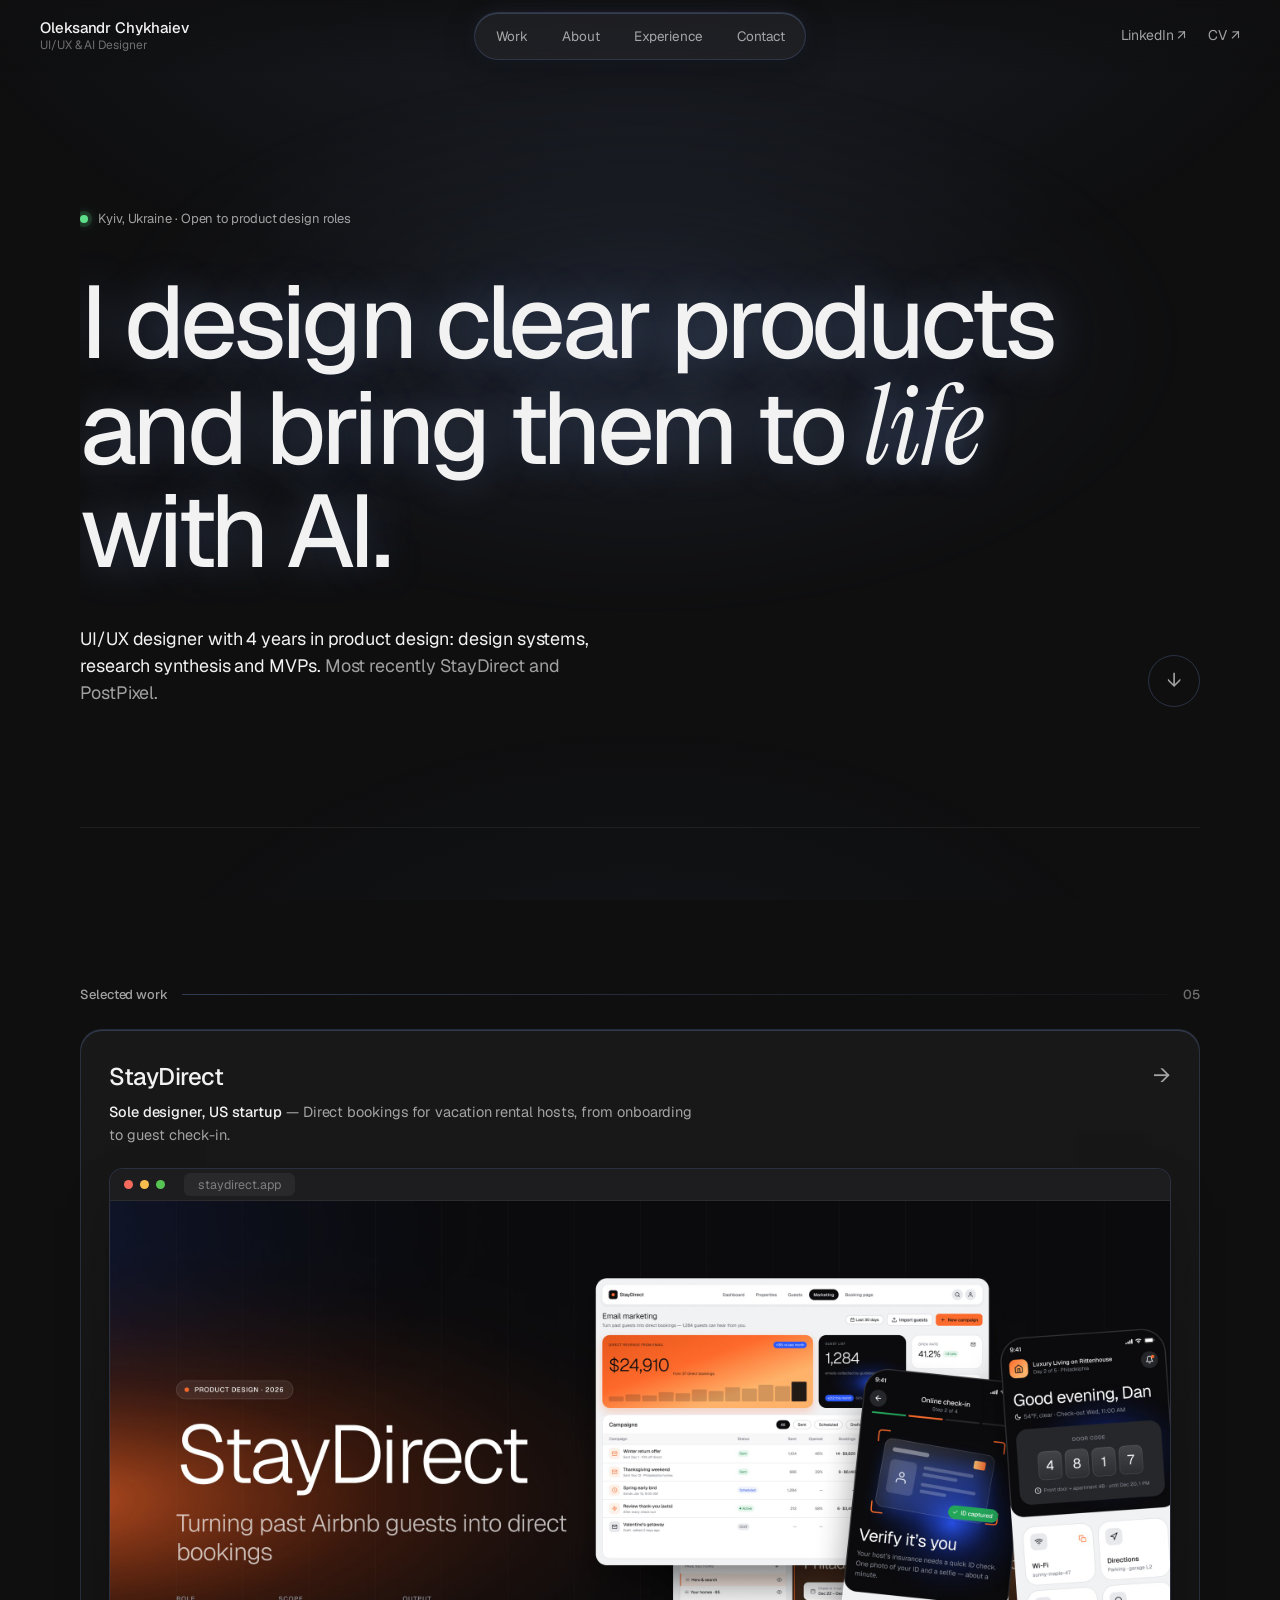
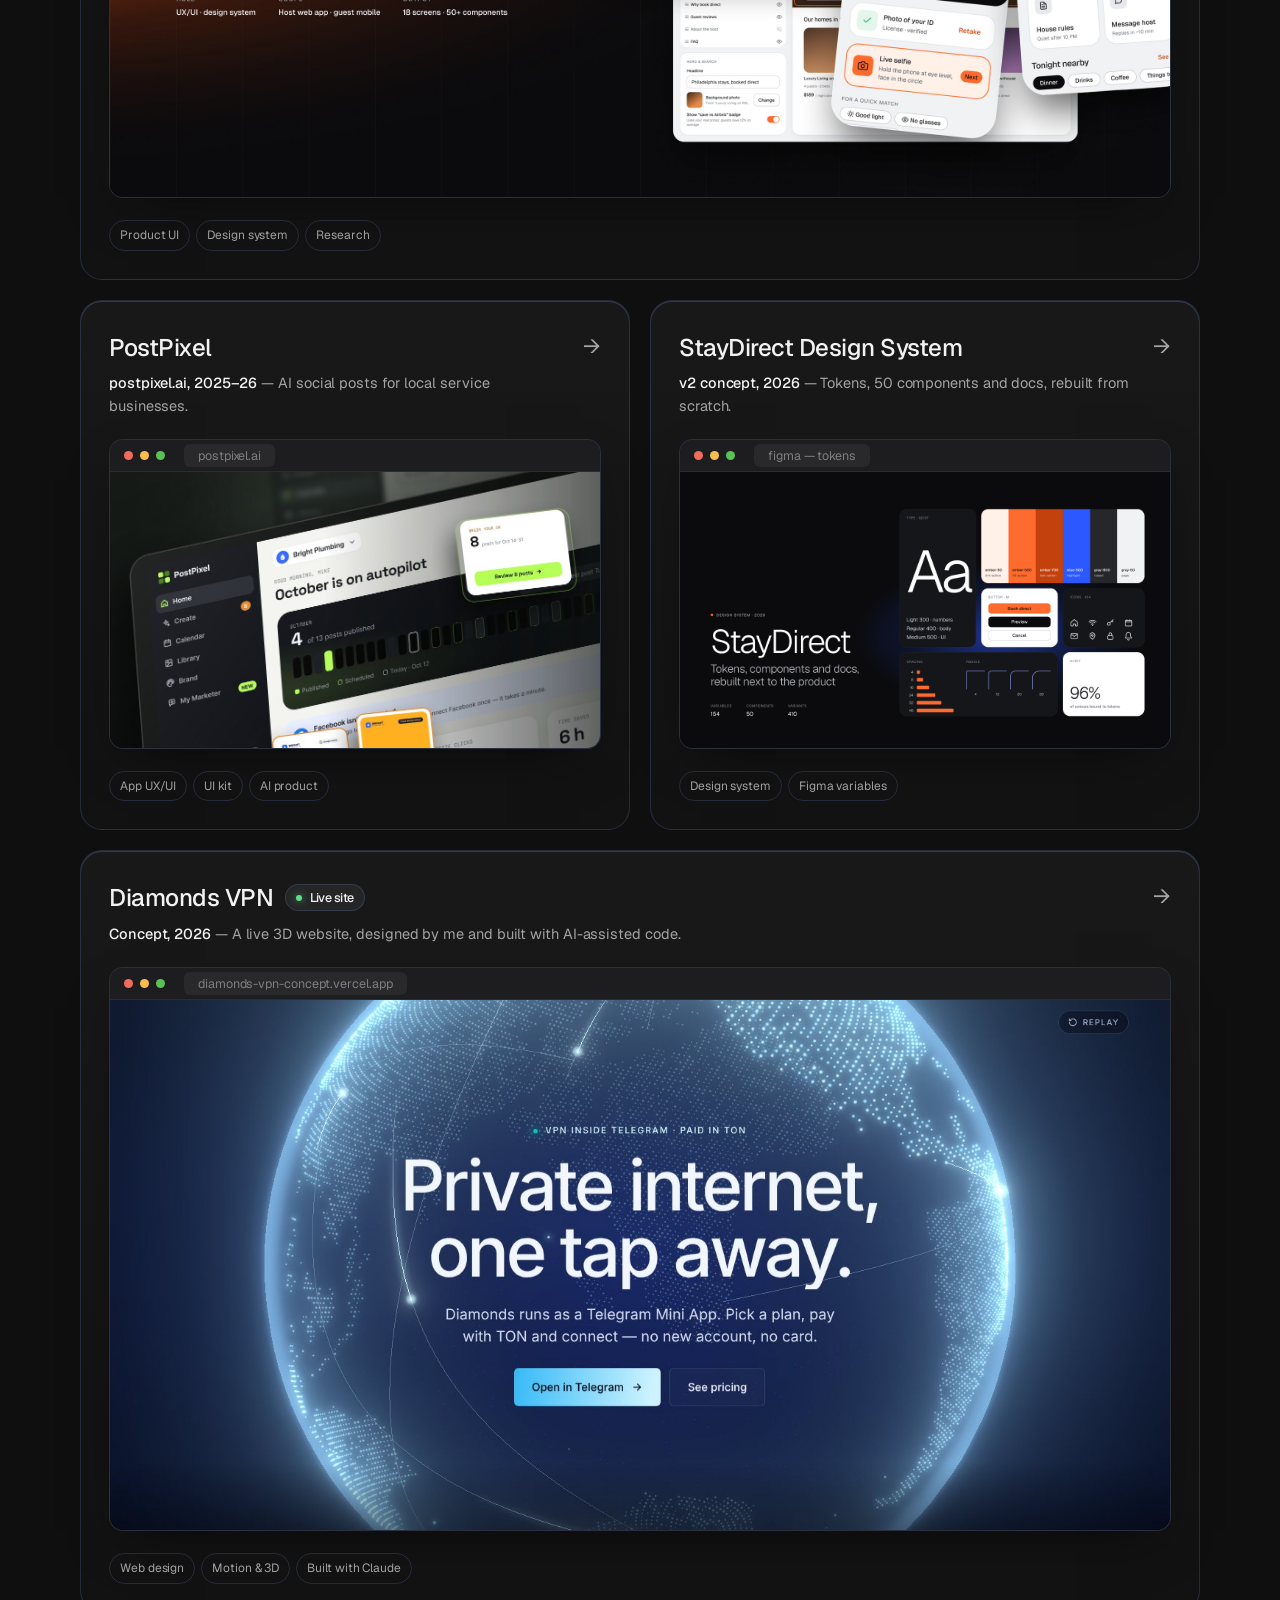
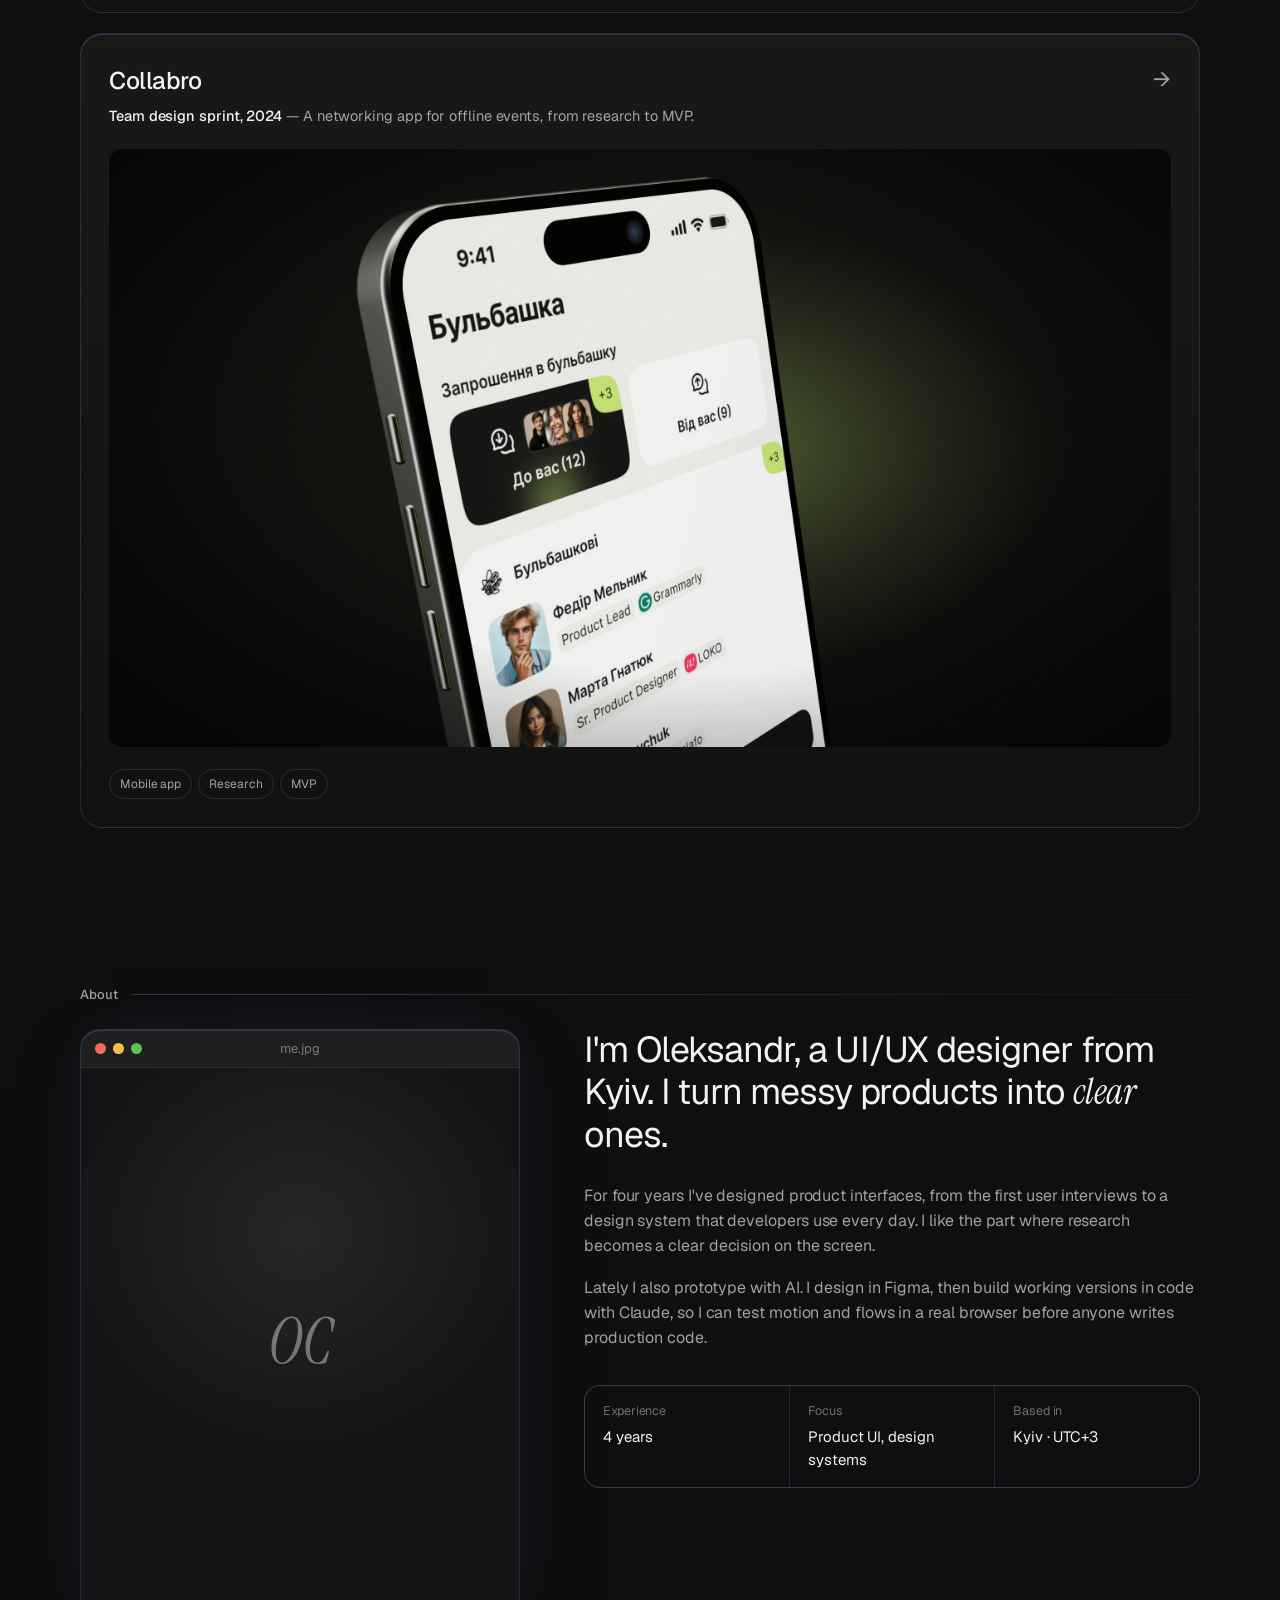
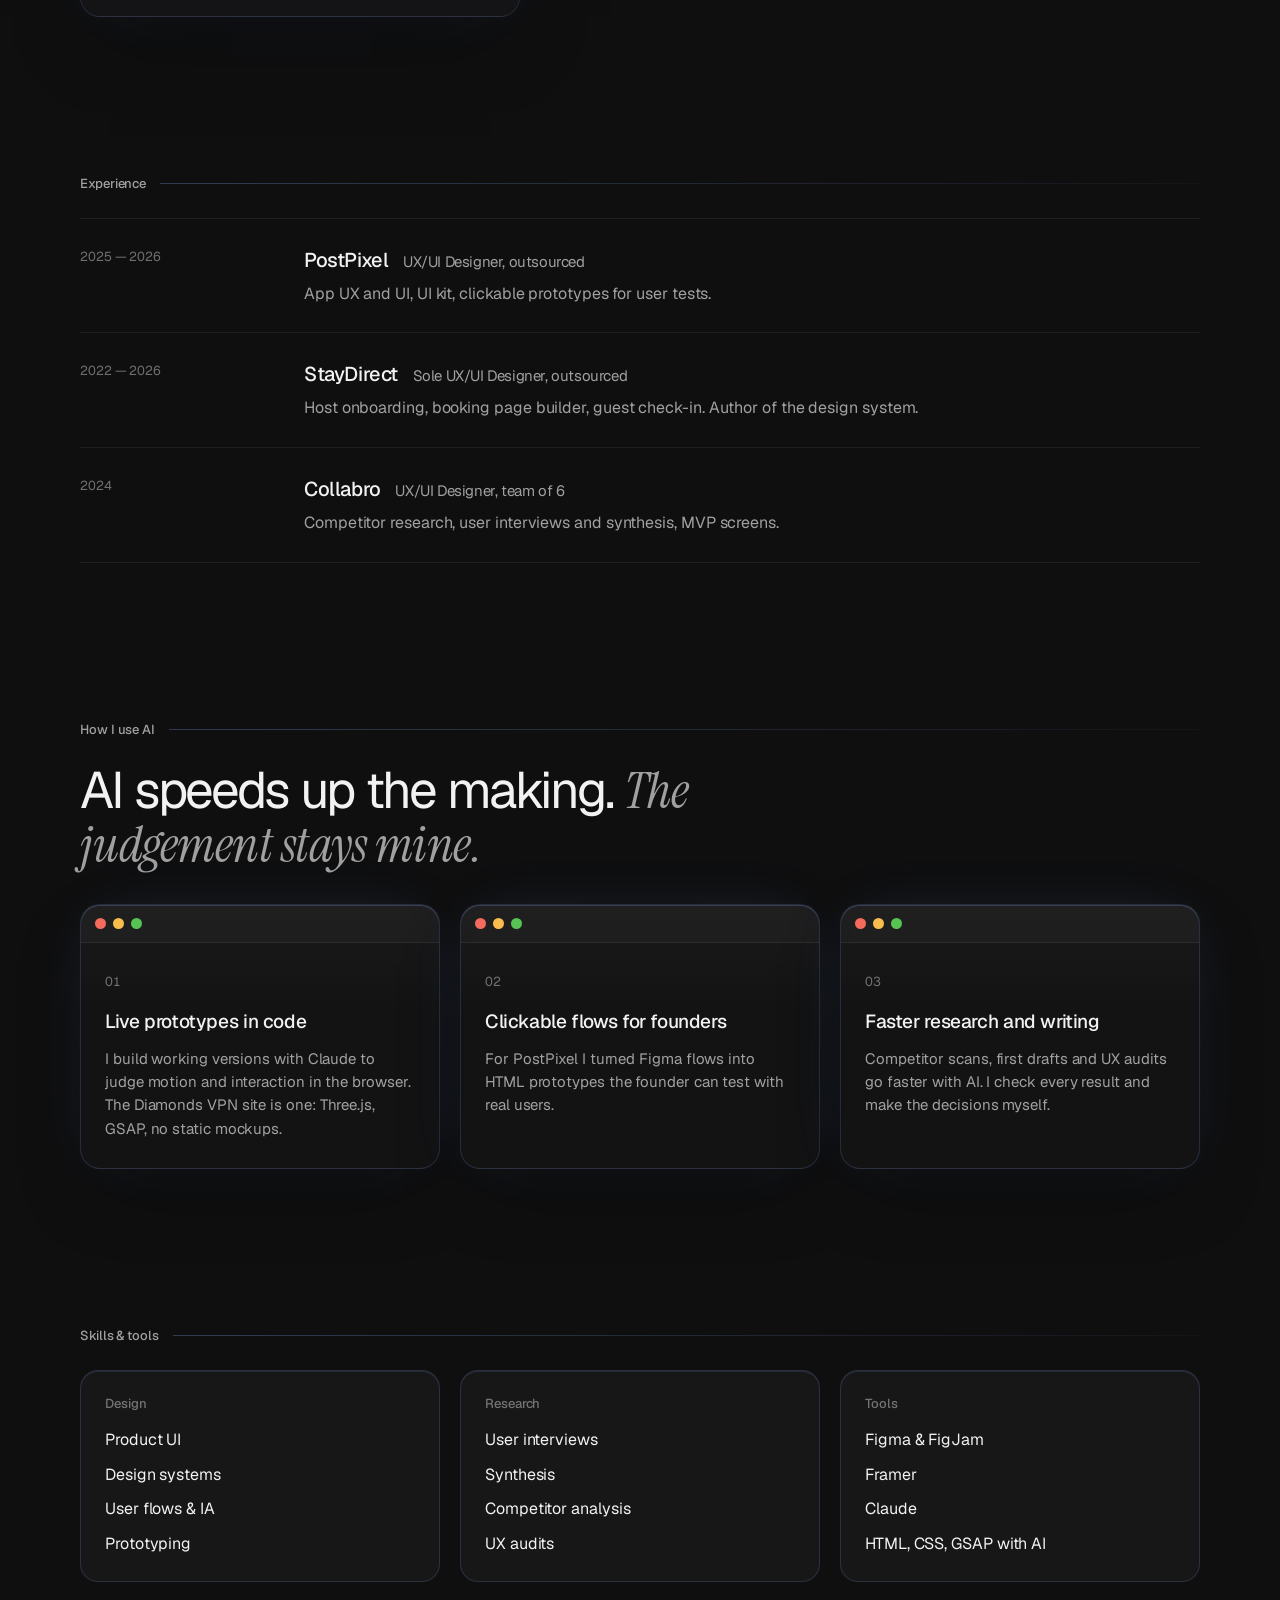
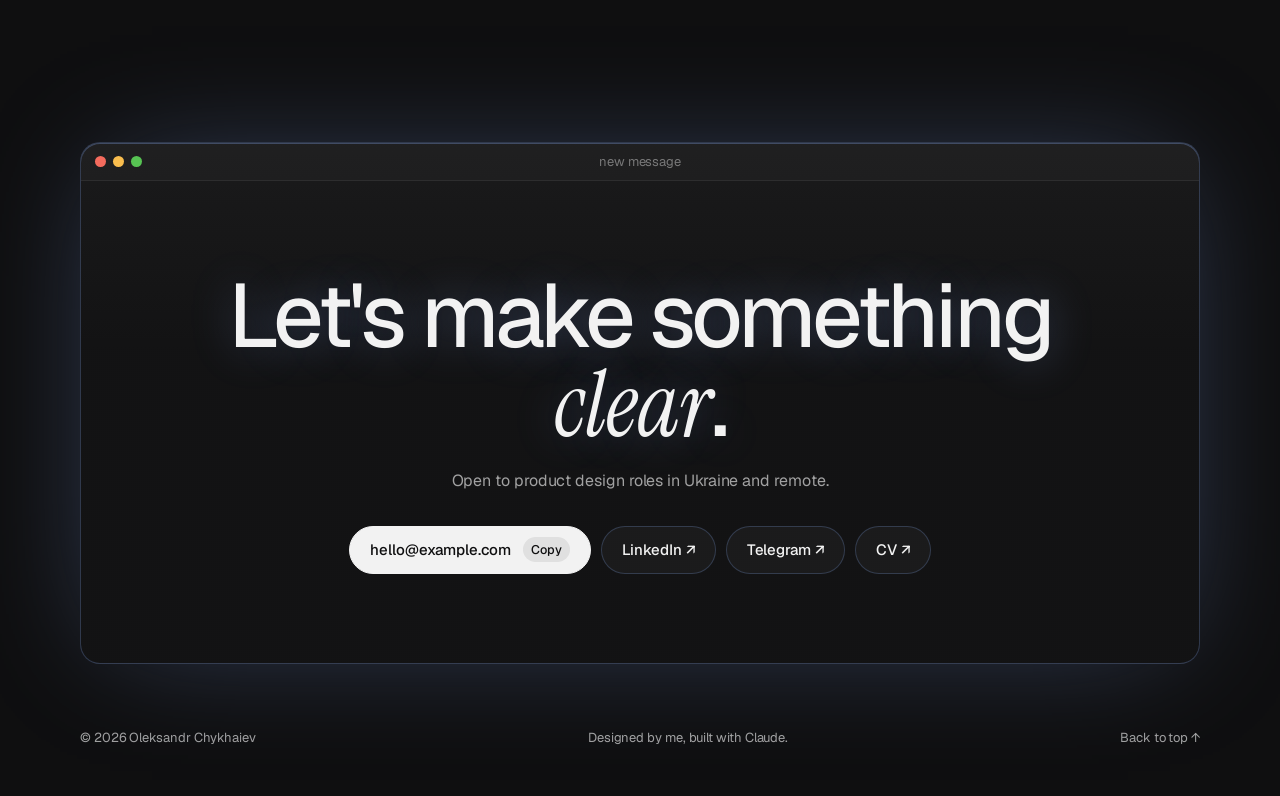
==== index.html @ 4404bb75 "Home: realistic 3D-rendered iPhone cover for Collabro Co-Authored-By: Claude Opus 5.5 <noreply@anthr" ====
<!doctype html>
<html lang="en">
<head>
  <meta charset="utf-8" />
  <meta name="viewport" content="width=device-width, initial-scale=1" />
  <title>Oleksandr Chykhaiev — UI/UX & AI Designer</title>
  <meta name="description" content="UI/UX designer from Kyiv. Product interfaces, design systems and research, prototyped with AI." />
  <meta name="theme-color" content="#0f0f10" />
  <link rel="preload" href="fonts/Geist-Variable.woff2" as="font" type="font/woff2" crossorigin />
  <link rel="stylesheet" href="styles.css" />
</head>
<body>
  <a class="skip" href="#work">Skip to work</a>

  <!-- ===== Top bar ===== -->
  <header class="top">
    <a class="brand" href="#top" aria-label="Back to top">
      <span class="brand-name">Oleksandr Chykhaiev</span>
      <span class="brand-role">UI/UX &amp; AI Designer</span>
    </a>
    <nav class="pill" aria-label="Sections">
      <span class="pill-glow" aria-hidden="true"></span>
      <a href="#work" data-nav="work">Work</a>
      <a href="#about" data-nav="about">About</a>
      <a href="#experience" data-nav="experience">Experience</a>
      <a href="#contact" data-nav="contact">Contact</a>
    </nav>
    <div class="top-links">
      <a href="#" data-todo="linkedin" target="_blank" rel="noopener">LinkedIn <span class="ne" aria-hidden="true">↗</span></a>
      <a href="#" data-todo="cv" target="_blank" rel="noopener">CV <span class="ne" aria-hidden="true">↗</span></a>
    </div>
  </header>

  <main id="top">
    <!-- ===== Hero ===== -->
    <section class="hero wrap">
      <div class="hero-inner reveal">
        <div class="hero-body">
          <p class="eyebrow"><span class="dot-live" aria-hidden="true"></span>Kyiv, Ukraine · Open to product design roles</p>
          <h1 class="hero-title">I design clear products and bring them to <em>life</em> with AI.</h1>
          <div class="hero-foot">
            <p class="hero-lead">UI/UX designer with 4 years in product design: design systems, research synthesis and MVPs.<span class="muted"> Most recently StayDirect and PostPixel.</span></p>
            <a class="down" href="#work" aria-label="Scroll to work">↓</a>
          </div>
        </div>
      </div>
    </section>

    <!-- ===== Work ===== -->
    <section id="work" class="wrap section" aria-labelledby="work-h">
      <div class="sec-head reveal">
        <h2 id="work-h" class="label">Selected work</h2><span class="label count">05</span>
      </div>

      <div class="grid">
        <!-- 1. StayDirect -->
        <a class="card span-2 reveal" href="work/staydirect/" data-case="staydirect">
          <div class="card-head">
            <div>
              <h3 class="card-title">StayDirect</h3>
              <p class="card-meta"><b>Sole designer, US startup</b> — Direct bookings for vacation rental hosts, from onboarding to guest check-in.</p>
            </div>
            <span class="arrow" aria-hidden="true">→</span>
          </div>
          <div class="browser">
            <div class="browser-bar" aria-hidden="true"><i></i><i></i><i></i><span class="url">staydirect.app</span></div>
            <div class="cover cover-img cover-dark cover-fit"><img src="img/staydirect/card-cover.jpg" alt="StayDirect: email marketing dashboard, booking page builder and guest check-in screens" loading="lazy" width="2560" height="1440" /></div>
          </div>
          <ul class="tags"><li>Product UI</li><li>Design system</li><li>Research</li></ul>
        </a>

        <!-- 2. PostPixel -->
        <a class="card reveal" href="work/postpixel/" data-case="postpixel">
          <div class="card-head">
            <div>
              <h3 class="card-title">PostPixel</h3>
              <p class="card-meta"><b>postpixel.ai, 2025–26</b> — AI social posts for local service businesses.</p>
            </div>
            <span class="arrow" aria-hidden="true">→</span>
          </div>
          <div class="browser">
            <div class="browser-bar" aria-hidden="true"><i></i><i></i><i></i><span class="url">postpixel.ai</span></div>
            <div class="cover cover-img cover-dark"><img src="img/postpixel/card.jpg" alt="PostPixel Home with posts waiting for approval" loading="lazy" width="1080" height="1020" /></div>
          </div>
          <ul class="tags"><li>App UX/UI</li><li>UI kit</li><li>AI product</li></ul>
        </a>

        <!-- 3. Design system -->
        <a class="card reveal" href="work/design-system/" data-case="design-system">
          <div class="card-head">
            <div>
              <h3 class="card-title">StayDirect Design System</h3>
              <p class="card-meta"><b>v2 concept, 2026</b> — Tokens, 50 components and docs, rebuilt from scratch.</p>
            </div>
            <span class="arrow" aria-hidden="true">→</span>
          </div>
          <div class="browser">
            <div class="browser-bar" aria-hidden="true"><i></i><i></i><i></i><span class="url">figma — tokens</span></div>
            <div class="cover cover-img cover-dark cover-fit"><img src="img/ds/card-cover.jpg" alt="StayDirect Design System: type, colour tokens, buttons, icons, spacing and radius scales" loading="lazy" width="2560" height="1440" /></div>
          </div>
          <ul class="tags"><li>Design system</li><li>Figma variables</li></ul>
        </a>

        <!-- 4. Diamonds -->
        <a class="card span-2 reveal" href="work/diamonds-vpn/" data-case="diamonds">
          <div class="card-head">
            <div>
              <h3 class="card-title">Diamonds VPN <span class="badge"><span class="dot-live" aria-hidden="true"></span>Live site</span></h3>
              <p class="card-meta"><b>Concept, 2026</b> — A live 3D website, designed by me and built with AI-assisted code.</p>
            </div>
            <span class="arrow" aria-hidden="true">→</span>
          </div>
          <div class="browser">
            <div class="browser-bar" aria-hidden="true"><i></i><i></i><i></i><span class="url">diamonds-vpn-concept.vercel.app</span></div>
            <div class="cover cover-img">
              <img src="img/diamonds-hero.jpg" alt="Diamonds VPN concept: a dotted 3D globe with the headline Private internet, one tap away" loading="lazy" width="1440" height="900" />
            </div>
          </div>
          <ul class="tags"><li>Web design</li><li>Motion &amp; 3D</li><li>Built with Claude</li></ul>
        </a>

        <!-- 5. Collabro -->
        <a class="card span-2 reveal" href="work/collabro/" data-case="collabro">
          <div class="card-head">
            <div>
              <h3 class="card-title">Collabro</h3>
              <p class="card-meta"><b>Team design sprint, 2024</b> — A networking app for offline events, from research to MVP.</p>
            </div>
            <span class="arrow" aria-hidden="true">→</span>
          </div>
          <div class="browser browser-bare">
            <div class="cover cover-img cover-dark cover-fit"><img src="img/collabro/card-cover-v3.jpg" alt="Collabro bubble screen on an iPhone, close-up 3D render" loading="lazy" width="2560" height="1440" /></div>
          </div>
          <ul class="tags"><li>Mobile app</li><li>Research</li><li>MVP</li></ul>
        </a>
      </div>
    </section>

    <!-- ===== About ===== -->
    <section id="about" class="wrap section" aria-labelledby="about-h">
      <div class="sec-head reveal"><h2 id="about-h" class="label">About</h2></div>
      <div class="about">
        <div class="win win-photo reveal">
          <div class="win-bar" aria-hidden="true"><i></i><i></i><i></i><span class="win-title">me.jpg</span></div>
          <div class="photo" data-todo="photo"><span>OC</span></div>
        </div>
        <div class="about-text reveal">
          <p class="big">I'm Oleksandr, a UI/UX designer from Kyiv. I turn messy products into <em>clear</em> ones.</p>
          <p>For four years I've designed product interfaces, from the first user interviews to a design system that developers use every day. I like the part where research becomes a clear decision on the screen.</p>
          <p>Lately I also prototype with AI. I design in Figma, then build working versions in code with Claude, so I can test motion and flows in a real browser before anyone writes production code.</p>
          <dl class="facts">
            <div><dt>Experience</dt><dd>4 years</dd></div>
            <div><dt>Focus</dt><dd>Product UI, design systems</dd></div>
            <div><dt>Based in</dt><dd>Kyiv · UTC+3</dd></div>
          </dl>
        </div>
      </div>
    </section>

    <!-- ===== Experience ===== -->
    <section id="experience" class="wrap section" aria-labelledby="exp-h">
      <div class="sec-head reveal"><h2 id="exp-h" class="label">Experience</h2></div>
      <ol class="timeline">
        <li class="reveal">
          <span class="t-year">2025 — 2026</span>
          <div class="t-main"><h3>PostPixel <span>UX/UI Designer, outsourced</span></h3><p>App UX and UI, UI kit, clickable prototypes for user tests.</p></div>
        </li>
        <li class="reveal">
          <span class="t-year" data-todo="years">2022 — 2026</span>
          <div class="t-main"><h3>StayDirect <span>Sole UX/UI Designer, outsourced</span></h3><p>Host onboarding, booking page builder, guest check-in. Author of the design system.</p></div>
        </li>
        <li class="reveal">
          <span class="t-year">2024</span>
          <div class="t-main"><h3>Collabro <span>UX/UI Designer, team of 6</span></h3><p>Competitor research, user interviews and synthesis, MVP screens.</p></div>
        </li>
      </ol>
    </section>

    <!-- ===== AI ===== -->
    <section id="ai" class="wrap section" aria-labelledby="ai-h">
      <div class="sec-head reveal"><h2 id="ai-h" class="label">How I use AI</h2></div>
      <p class="ai-lead reveal">AI speeds up the making. <em>The judgement stays mine.</em></p>
      <div class="ai-grid">
        <article class="win ai-card reveal">
          <div class="win-bar" aria-hidden="true"><i></i><i></i><i></i></div>
          <div class="ai-body"><span class="ai-n">01</span><h3>Live prototypes in code</h3><p>I build working versions with Claude to judge motion and interaction in the browser. The Diamonds VPN site is one: Three.js, GSAP, no static mockups.</p></div>
        </article>
        <article class="win ai-card reveal">
          <div class="win-bar" aria-hidden="true"><i></i><i></i><i></i></div>
          <div class="ai-body"><span class="ai-n">02</span><h3>Clickable flows for founders</h3><p>For PostPixel I turned Figma flows into HTML prototypes the founder can test with real users.</p></div>
        </article>
        <article class="win ai-card reveal">
          <div class="win-bar" aria-hidden="true"><i></i><i></i><i></i></div>
          <div class="ai-body"><span class="ai-n">03</span><h3>Faster research and writing</h3><p>Competitor scans, first drafts and UX audits go faster with AI. I check every result and make the decisions myself.</p></div>
        </article>
      </div>
    </section>

    <!-- ===== Skills ===== -->
    <section id="skills" class="wrap section" aria-labelledby="skills-h">
      <div class="sec-head reveal"><h2 id="skills-h" class="label">Skills &amp; tools</h2></div>
      <div class="skills reveal">
        <div><h3>Design</h3><ul><li>Product UI</li><li>Design systems</li><li>User flows &amp; IA</li><li>Prototyping</li></ul></div>
        <div><h3>Research</h3><ul><li>User interviews</li><li>Synthesis</li><li>Competitor analysis</li><li>UX audits</li></ul></div>
        <div><h3>Tools</h3><ul><li>Figma &amp; FigJam</li><li>Framer</li><li>Claude</li><li>HTML, CSS, GSAP with AI</li></ul></div>
      </div>
    </section>

    <!-- ===== Contact ===== -->
    <section id="contact" class="wrap section" aria-labelledby="contact-h">
      <div class="win win-contact reveal">
        <div class="win-bar" aria-hidden="true"><i></i><i></i><i></i><span class="win-title">new message</span></div>
        <div class="contact-body">
          <h2 id="contact-h" class="contact-title">Let's make something <em>clear</em>.</h2>
          <p class="muted">Open to product design roles in Ukraine and remote.</p>
          <div class="contact-actions">
            <button class="btn btn-primary" type="button" data-copy="hello@example.com" data-todo="email">
              <span class="btn-label">hello@example.com</span><span class="btn-hint">Copy</span>
            </button>
            <a class="btn" href="#" data-todo="linkedin" target="_blank" rel="noopener">LinkedIn ↗</a>
            <a class="btn" href="#" data-todo="telegram" target="_blank" rel="noopener">Telegram ↗</a>
            <a class="btn" href="#" data-todo="cv" target="_blank" rel="noopener">CV ↗</a>
          </div>
        </div>
      </div>
    </section>
  </main>

  <footer class="wrap foot">
    <p>© 2026 Oleksandr Chykhaiev</p>
    <p class="muted">Designed by me, built with Claude.</p>
    <a href="#top">Back to top ↑</a>
  </footer>

  <div class="toast" role="status" aria-live="polite"></div>
  <script src="main.js" defer></script>
</body>
</html>
---- styles.css ----
/* ============ Fonts (self-hosted) ============ */
@font-face { font-family: "Geist"; src: url("fonts/Geist-Variable.woff2") format("woff2"); font-weight: 100 900; font-display: swap; }
@font-face { font-family: "Instrument Serif"; src: url("fonts/InstrumentSerif-Italic.woff") format("woff"); font-style: italic; font-weight: 400; font-display: swap; }

/* ============ Tokens ============ */
:root {
  --bg: #0f0f10;
  --fg: #f2f2f2;
  --muted: rgba(242, 242, 242, .64);
  --faint: rgba(242, 242, 242, .42);
  --surface: rgba(242, 242, 242, .035);
  --surface-2: rgba(242, 242, 242, .06);
  --blue: 138, 176, 255;                /* soft blue, used only for edges and glow */
  --line: rgba(242, 242, 242, .07);      /* neutral dividers */
  --edge: rgba(var(--blue), .16);        /* borders of windows, cards, pills */
  --edge-2: rgba(var(--blue), .32);
  --line-2: rgba(var(--blue), .22);
  --hi: rgba(var(--blue), .22);          /* top highlight on glass */
  --glow: rgba(var(--blue), .18);
  --live: #5ee08a;
  --r-win: 20px;
  --r-card: 22px;
  --wrap: 1120px;
  --gutter: clamp(16px, 4vw, 40px);
  --ease: cubic-bezier(.22, 1, .36, 1);
  --sans: "Geist", ui-sans-serif, system-ui, -apple-system, "Segoe UI", sans-serif;
  --serif: "Instrument Serif", Georgia, serif;
  color-scheme: dark;
}

*, *::before, *::after { box-sizing: border-box; }
html { scroll-behavior: smooth; scroll-padding-top: 88px; -webkit-text-size-adjust: 100%; }
body {
  margin: 0; background: var(--bg); color: var(--fg);
  font: 400 16px/1.55 var(--sans); letter-spacing: -0.005em;
  -webkit-font-smoothing: antialiased; text-rendering: optimizeLegibility;
  overflow-x: hidden;
}
/* soft vignette like a desk lamp from above */
body::before {
  content: ""; position: fixed; inset: 0; pointer-events: none; z-index: -1;
  background: radial-gradient(1200px 700px at 50% -10%, rgba(var(--blue), .10), transparent 60%), radial-gradient(900px 600px at 50% 120%, rgba(var(--blue), .05), transparent 60%);
}
a { color: inherit; text-decoration: none; }
img { display: block; max-width: 100%; height: auto; }
em { font-family: var(--serif); font-style: italic; font-weight: 400; letter-spacing: -0.01em; }
.muted { color: var(--muted); }
.wrap { width: min(var(--wrap), 100% - var(--gutter) * 2); margin-inline: auto; }
.skip { position: absolute; left: 12px; top: -60px; padding: 10px 14px; background: var(--fg); color: var(--bg); border-radius: 10px; z-index: 100; }
.skip:focus { top: 12px; }
:focus-visible { outline: 2px solid rgba(var(--blue), .9); outline-offset: 3px; border-radius: 8px; }
.label { font: 500 13px/1 var(--sans); color: var(--muted); margin: 0; }

/* ============ Top bar ============ */
.top {
  position: fixed; inset: 0 0 auto; z-index: 50; height: 72px;
  display: grid; grid-template-columns: 1fr auto 1fr; align-items: center; gap: 16px;
  padding: 0 var(--gutter);
  background: linear-gradient(180deg, rgba(15,15,16,.85), rgba(15,15,16,0));
}
.brand { display: grid; line-height: 1.25; justify-self: start; }
.brand-name { font-weight: 500; font-size: 15px; }
.brand-role { font-size: 12px; color: var(--faint); }
.top-links { justify-self: end; display: flex; align-items: center; gap: 22px; font-size: 14px; }
.top-links a { color: var(--muted); transition: color .2s; }
.top-links a:hover { color: var(--fg); }
.ne { display: inline-block; transition: transform .25s var(--ease); }
a:hover .ne { transform: translate(2px, -2px); }

.pill {
  position: relative; display: flex; gap: 2px; padding: 5px;
  border-radius: 999px; background: rgba(40,40,44,.55);
  border: 1px solid var(--edge);
  box-shadow: inset 0 1px 0 var(--hi), 0 10px 30px rgba(0,0,0,.35), 0 0 24px -6px var(--glow);
  -webkit-backdrop-filter: blur(16px) saturate(140%); backdrop-filter: blur(16px) saturate(140%);
}
.pill a { position: relative; z-index: 1; white-space: nowrap; padding: 8px 16px; font-size: 13.5px; color: var(--muted); border-radius: 999px; transition: color .25s; }
.pill a:hover, .pill a.is-active { color: var(--fg); }
.pill-glow {
  position: absolute; top: 5px; bottom: 5px; left: 0; width: 0; border-radius: 999px; z-index: 0;
  background: linear-gradient(180deg, rgba(var(--blue), .2), rgba(var(--blue), .07));
  box-shadow: inset 0 1px 0 rgba(var(--blue), .35), 0 0 16px rgba(var(--blue), .25);
  opacity: 0; transition: transform .45s var(--ease), width .45s var(--ease), opacity .3s;
}

/* ============ Window component ============ */
.win {
  position: relative; border-radius: var(--r-win);
  background: linear-gradient(180deg, rgba(242,242,242,.05), rgba(242,242,242,.018) 40%);
  border: 1px solid var(--edge);
  box-shadow: inset 0 1px 0 var(--hi), 0 30px 80px -30px rgba(0,0,0,.6), 0 0 60px -20px var(--glow);
  overflow: hidden;
}
.win-bar, .browser-bar {
  position: relative; display: flex; align-items: center; gap: 7px;
  height: 38px; padding: 0 14px; border-bottom: 1px solid var(--line);
  background: rgba(242,242,242,.025);
}
.win-bar i, .browser-bar i { width: 11px; height: 11px; border-radius: 50%; background: #3a3a3e; }
.win-bar i:nth-child(1), .browser-bar i:nth-child(1) { background: #f46b5d; }
.win-bar i:nth-child(2), .browser-bar i:nth-child(2) { background: #f9bd4e; }
.win-bar i:nth-child(3), .browser-bar i:nth-child(3) { background: #57c353; }
.win-title { position: absolute; left: 50%; transform: translateX(-50%); font: 400 13px var(--sans); color: var(--faint); white-space: nowrap; }

/* ============ Hero ============ */
.hero { position: relative; padding-top: 72px; overflow-x: clip; }
/* open hero: no frame, just type on a soft blue light */
.hero::before {
  content: ""; position: absolute; z-index: -1; pointer-events: none;
  left: 50%; top: 8%; width: min(1100px, 120vw); aspect-ratio: 2 / 1; translate: -50% 0;
  background: radial-gradient(closest-side, rgba(var(--blue), .13), rgba(var(--blue), .04) 55%, transparent);
  filter: blur(10px);
}
.hero-inner { min-height: min(84vh, 820px); display: flex; flex-direction: column; border-bottom: 1px solid var(--line); }
.hero-body { flex: 1; display: flex; flex-direction: column; justify-content: center; gap: clamp(28px, 5vh, 56px); padding: clamp(40px, 8vh, 96px) 0 clamp(32px, 6vh, 64px); }
.eyebrow { margin: 0; display: inline-flex; align-items: center; gap: 10px; font: 400 13px var(--sans); color: var(--muted); }
.dot-live { width: 8px; height: 8px; border-radius: 50%; background: var(--live); box-shadow: 0 0 0 4px rgba(94,224,138,.14), 0 0 12px rgba(94,224,138,.6); flex: none; }
.hero-title {
  margin: 0; max-width: 15ch;
  font-size: clamp(44px, 8vw, 120px); line-height: .98; font-weight: 450; letter-spacing: -0.045em;
  text-shadow: 0 0 44px rgba(var(--blue), .28);
}
.hero-title em { font-size: 1.08em; letter-spacing: -0.02em; text-shadow: 0 0 30px rgba(var(--blue), .5); }
.hero-foot { display: flex; align-items: flex-end; justify-content: space-between; gap: 24px; }
.hero-lead { margin: 0; max-width: 46ch; font-size: clamp(16px, 1.4vw, 19px); line-height: 1.5; }
.down {
  flex: none; width: 52px; height: 52px; display: grid; place-items: center; border-radius: 50%;
  border: 1px solid var(--line-2); color: var(--muted); font-size: 20px; transition: all .3s var(--ease);
}
.down:hover { color: var(--fg); border-color: var(--edge-2); box-shadow: 0 0 20px var(--glow); transform: translateY(3px); }

/* ============ Sections ============ */
.section { padding-top: clamp(96px, 14vw, 160px); }
.sec-head { display: flex; align-items: center; gap: 14px; margin-bottom: 28px; }
.sec-head::after { content: ""; flex: 1; height: 1px; background: linear-gradient(90deg, rgba(var(--blue), .28), rgba(var(--blue), .04)); }
.count { color: var(--faint); order: 3; }

/* ============ Work cards ============ */
.grid { display: grid; grid-template-columns: repeat(2, minmax(0, 1fr)); gap: 20px; }
.span-2 { grid-column: span 2; }
.card {
  position: relative; display: flex; flex-direction: column; gap: 22px;
  padding: clamp(18px, 2.4vw, 28px); border-radius: var(--r-card);
  background: linear-gradient(180deg, rgba(242,242,242,.045), rgba(242,242,242,.015));
  border: 1px solid var(--edge);
  box-shadow: inset 0 1px 0 var(--hi);
  transition: transform .5s var(--ease), border-color .3s, box-shadow .5s var(--ease);
}
.card:hover { transform: translateY(-4px); border-color: var(--edge-2); box-shadow: inset 0 1px 0 rgba(var(--blue), .4), 0 30px 60px -30px rgba(0,0,0,.7), 0 0 50px -12px rgba(var(--blue), .3); }
.card-head { display: flex; justify-content: space-between; gap: 16px; }
.card-title { margin: 0 0 6px; font-size: clamp(20px, 2vw, 24px); font-weight: 500; letter-spacing: -0.02em; display: flex; align-items: center; gap: 12px; flex-wrap: wrap; }
.card-meta { margin: 0; color: var(--muted); font-size: 14.5px; max-width: 60ch; }
.card-meta b { color: var(--fg); font-weight: 500; }
.arrow { flex: none; font-size: 22px; color: var(--muted); transition: transform .4s var(--ease), color .3s; }
.card:hover .arrow { color: var(--fg); transform: translateX(4px); }
.badge { display: inline-flex; align-items: center; gap: 8px; padding: 4px 10px; border-radius: 999px; font: 500 12.5px var(--sans); color: var(--fg); background: var(--surface-2); border: 1px solid var(--edge); }
.badge .dot-live { width: 6px; height: 6px; box-shadow: 0 0 8px rgba(94,224,138,.7); }
.tags { display: flex; flex-wrap: wrap; gap: 6px; margin: 0; padding: 0; list-style: none; }
.tags li { font-size: 12px; color: var(--muted); padding: 5px 10px; border-radius: 999px; border: 1px solid var(--edge); }

.browser { border-radius: 14px; overflow: hidden; border: 1px solid var(--edge); background: #18181b; box-shadow: 0 20px 50px -20px rgba(0,0,0,.6); }
.browser-bar { height: 32px; background: #1d1d20; }
.browser-bar i { width: 9px; height: 9px; }
.url { min-width: 0; overflow: hidden; text-overflow: ellipsis; white-space: nowrap; margin-left: 12px; padding: 3px 14px; border-radius: 6px; background: rgba(255,255,255,.05); font: 400 12.5px var(--sans); color: var(--faint); }
.browser-bare { border: 0; background: transparent; box-shadow: none; }
.cover { position: relative; aspect-ratio: 16 / 9; overflow: hidden; }
.span-2 .cover { aspect-ratio: 16 / 8; }
.cover-img img { width: 100%; height: 100%; object-fit: cover; transition: transform 1.2s var(--ease); }
.cover-dark { background: #0b0b0d; }
.cover-dark img { object-position: center top; }
.cover.cover-fit { aspect-ratio: 16 / 9 !important; }
.cover-fit img { object-fit: contain; }
.cover-light { background: #f1f2f4; display: grid; place-items: center; }
.cover-light img { height: auto; object-fit: contain; padding: 6%; }
.card:hover .cover-img img { transform: scale(1.025); }

/* --- StayDirect cover (Noir Ember) --- */
.cover-sd { display: grid; grid-template-columns: 56px 1fr; background: #0c0c0d; font-family: var(--sans); }
.sd-side { display: flex; flex-direction: column; align-items: center; gap: 14px; padding-top: 18px; border-right: 1px solid rgba(255,255,255,.06); }
.sd-side span { width: 18px; height: 18px; border-radius: 6px; background: rgba(255,255,255,.08); }
.sd-side .sd-logo { width: 24px; height: 24px; border-radius: 8px; background: linear-gradient(135deg, #ff6b2c, #ff9a6b); margin-bottom: 8px; }
.sd-side .on { background: rgba(255,107,44,.35); }
.sd-main { padding: 4% 5%; display: grid; grid-template-rows: 1.25fr 1fr; gap: 4%; }
.sd-hero {
  border-radius: 14px; padding: 4% 4.5%; display: flex; flex-direction: column; justify-content: flex-end; gap: 8%;
  background: radial-gradient(70% 120% at 85% 0%, rgba(255,107,44,.55), transparent 60%), radial-gradient(50% 80% at 100% 100%, rgba(59,130,246,.25), transparent 70%), #151517;
  border: 1px solid rgba(255,255,255,.07); box-shadow: inset 0 1px 0 rgba(255,255,255,.08);
}
.sd-kicker { margin: 0; font: 500 clamp(8px, .9vw, 11px) var(--sans); color: #ff9a6b; }
.sd-h { margin: 0; font-size: clamp(16px, 2.8vw, 36px); line-height: 1; font-weight: 500; letter-spacing: -0.04em; }
.sd-row { display: flex; gap: 8px; flex-wrap: wrap; }
.sd-chip, .sd-btn { font-size: clamp(8px, .95vw, 12px); padding: .6em 1.1em; border-radius: 9px; background: rgba(255,255,255,.07); border: 1px solid rgba(255,255,255,.08); }
.sd-btn { background: #ff6b2c; border-color: #ff6b2c; color: #140a05; font-weight: 600; }
.sd-stats { display: grid; grid-template-columns: repeat(3, 1fr); gap: 4%; }
.sd-stats > div { border-radius: 12px; padding: 7% 8%; background: #151517; border: 1px solid rgba(255,255,255,.06); display: flex; flex-direction: column; gap: 4px; overflow: hidden; }
.sd-stats p { margin: 0; font-size: clamp(7px, .85vw, 11px); color: rgba(242,242,242,.55); }
.sd-stats b { font-size: clamp(14px, 2.2vw, 28px); font-weight: 500; letter-spacing: -0.03em; color: #8fb8ff; }
.sd-stats em { font: 400 clamp(7px, .85vw, 11px) var(--sans); color: rgba(242,242,242,.55); }
.sd-stats .hot { background: linear-gradient(160deg, rgba(255,107,44,.2), #151517 60%); }
.sd-stats .hot b { color: #ffb08a; }
.sd-spark { display: block; height: 24%; margin-top: auto; background: linear-gradient(90deg, transparent, rgba(59,130,246,.0)), url("data:image/svg+xml,%3Csvg xmlns='http://www.w3.org/2000/svg' viewBox='0 0 100 30' preserveAspectRatio='none'%3E%3Cpath d='M0 26 L15 20 L28 22 L42 12 L58 15 L72 6 L86 9 L100 2' fill='none' stroke='%233b82f6' stroke-width='2'/%3E%3C/svg%3E") center/100% 100% no-repeat; }
.sd-bar { display: block; height: 22%; margin-top: auto; background: repeating-linear-gradient(90deg, rgba(59,130,246,.55) 0 8%, transparent 8% 13%); -webkit-mask: linear-gradient(0deg, #000 60%, transparent); mask: linear-gradient(0deg, #000 60%, transparent); }

/* --- PostPixel cover --- */
.cover-pp { display: grid; grid-template-columns: 22% 1fr; background: #f4f4f1; }
.pp-side { background: #121212; display: flex; flex-direction: column; gap: 12px; padding: 14% 14%; }
.pp-side span { height: 9px; border-radius: 4px; background: rgba(255,255,255,.12); }
.pp-side .pp-logo { width: 26px; height: 26px; border-radius: 8px; background: #c6f432; margin-bottom: 10px; }
.pp-side .on { background: rgba(198,244,50,.6); }
.pp-main { padding: 6% 6%; color: #121212; }
.pp-h { margin: 0 0 6%; font-size: clamp(12px, 1.6vw, 20px); font-weight: 600; letter-spacing: -0.03em; }
.pp-posts { display: grid; grid-template-columns: repeat(3, 1fr); gap: 5%; }
.pp-post { background: #fff; border-radius: 10px; padding: 7%; box-shadow: 0 6px 20px -8px rgba(0,0,0,.18); display: flex; flex-direction: column; gap: 6px; }
.pp-post .img { aspect-ratio: 1; border-radius: 7px; }
.pp-post .a { background: linear-gradient(135deg, #ffd6a5, #ff8fab); }
.pp-post .b { background: linear-gradient(135deg, #a0e7e5, #6c8cff); }
.pp-post .c { background: linear-gradient(135deg, #e9ff9a, #7bd389); }
.pp-post .ln { height: 5px; border-radius: 3px; background: #e6e6e1; }
.pp-post .ln.s { width: 60%; }
.pp-post .ok { margin-top: 4px; font-size: clamp(7px, .8vw, 10px); font-weight: 600; text-align: center; padding: .5em; border-radius: 6px; background: #121212; color: #c6f432; }
.pp-post .ok.done { background: #eef9cf; color: #3f5a00; }

/* --- Design system cover --- */
.cover-ds { background: #0c0c0d; padding: 6% 7%; display: grid; grid-template-rows: auto 1fr auto; gap: 9%; }
.ds-sw { display: grid; grid-template-columns: repeat(6, 1fr); gap: 6px; }
.ds-sw i { aspect-ratio: 1; border-radius: 10px; background: var(--c); border: 1px solid rgba(255,255,255,.08); }
.ds-row { display: flex; align-items: center; gap: 6%; }
.ds-aa { margin: 0; font-size: clamp(36px, 5vw, 64px); font-weight: 500; letter-spacing: -0.05em; line-height: 1; }
.ds-type { flex: 1; display: grid; gap: 8px; }
.ds-type span { height: 8px; border-radius: 4px; background: rgba(255,255,255,.14); }
.ds-type .t1 { width: 90%; height: 12px; background: rgba(255,255,255,.3); }
.ds-type .t2 { width: 70%; }
.ds-type .t3 { width: 45%; }
.comps { gap: 8px; flex-wrap: wrap; }
.comps span { font-size: clamp(8px, .95vw, 12px); padding: .55em 1.1em; border-radius: 9px; }
.comps .b1 { background: #ff6b2c; color: #140a05; font-weight: 600; }
.comps .b2 { background: rgba(255,255,255,.08); border: 1px solid rgba(255,255,255,.12); }
.comps .tg { background: rgba(59,130,246,.18); color: #8fb8ff; border-radius: 999px; }
.comps .tgl { width: 2.6em; height: 1.5em; padding: 0 !important; border-radius: 999px !important; background: #ff6b2c; position: relative; }
.comps .tgl i { position: absolute; right: 3px; top: 50%; translate: 0 -50%; width: 1.1em; height: 1.1em; border-radius: 50%; background: #fff; }

/* --- Collabro cover --- */
.cover-cb {
  aspect-ratio: 16 / 7 !important; border-radius: 14px; border: 1px solid var(--line);
  background: radial-gradient(60% 90% at 50% 110%, rgba(190,242,100,.18), transparent 70%), #111112;
  display: flex; justify-content: center; align-items: flex-end; gap: 4%; padding-top: 4%;
}
.phone { width: 20%; aspect-ratio: 9 / 17; border-radius: 22px 22px 0 0; border: 1px solid rgba(255,255,255,.12); border-bottom: 0; background: #0a0a0a; padding: 5% 4% 0; display: flex; flex-direction: column; gap: 6%; box-shadow: inset 0 1px 0 rgba(255,255,255,.1); }
.phone.p2 { align-items: center; justify-content: center; padding-bottom: 10%; }
.ph-h { margin: 0; font-size: clamp(8px, 1.1vw, 14px); font-weight: 600; letter-spacing: -0.02em; }
.ph-h.c { text-align: center; }
.ph-s { margin: 0; font-size: clamp(6px, .75vw, 10px); color: rgba(242,242,242,.55); text-align: center; }
.chips { display: flex; gap: 4px; flex-wrap: wrap; }
.chips span { font-size: clamp(6px, .7vw, 9px); padding: .35em .8em; border-radius: 999px; background: rgba(255,255,255,.08); }
.chips .on { background: #bef264; color: #0a0a0a; font-weight: 600; }
.person { display: flex; align-items: center; gap: 8%; }
.person i { width: 18%; aspect-ratio: 1; border-radius: 50%; background: linear-gradient(135deg, #3f3f46, #71717a); flex: none; }
.person span { flex: 1; height: 6px; border-radius: 3px; background: rgba(255,255,255,.12); }
.bubble { position: relative; width: 56%; aspect-ratio: 1; border-radius: 50%; background: radial-gradient(circle at 35% 30%, rgba(190,242,100,.5), rgba(190,242,100,.08) 60%); border: 1px solid rgba(190,242,100,.5); display: grid; place-items: center; margin-bottom: 6%; }
.bubble i { position: absolute; width: 32%; aspect-ratio: 1; border-radius: 50%; background: linear-gradient(135deg, #52525b, #a1a1aa); border: 2px solid #0a0a0a; }
.bubble i:first-child { left: 22%; } .bubble i:last-child { right: 22%; }
.ph-btn { margin-top: auto; margin-bottom: 10%; font-size: clamp(6px, .8vw, 10px); font-weight: 600; text-align: center; padding: .7em 1em; border-radius: 10px; background: #bef264; color: #0a0a0a; align-self: stretch; }
.p2 .ph-btn { margin-top: 6%; }
.ph-btn.ghost { background: rgba(255,255,255,.08); color: var(--fg); }

/* ============ About ============ */
.about { display: grid; grid-template-columns: minmax(0, 5fr) minmax(0, 7fr); gap: clamp(24px, 5vw, 64px); align-items: start; }
.win-photo .photo { aspect-ratio: 4 / 5; display: grid; place-items: center; background: radial-gradient(80% 60% at 50% 30%, rgba(255,255,255,.08), transparent 70%), #141416; }
.win-photo .photo span { font: 400 64px var(--serif); font-style: italic; color: var(--faint); }
.win-photo .photo img { width: 100%; height: 100%; object-fit: cover; }
.about-text p { margin: 0 0 18px; color: var(--muted); max-width: 58ch; }
.about-text .big { color: var(--fg); font-size: clamp(24px, 2.8vw, 36px); line-height: 1.18; letter-spacing: -0.03em; margin-bottom: 28px; }
.facts { display: grid; grid-template-columns: repeat(3, 1fr); gap: 1px; margin: 34px 0 0; border-radius: 16px; overflow: hidden; background: var(--edge); border: 1px solid var(--edge); }
.facts div { background: var(--bg); padding: 16px 18px; }
.facts dt { font: 400 12.5px var(--sans); color: var(--faint); margin-bottom: 6px; }
.facts dd { margin: 0; font-size: 15px; }

/* ============ Experience ============ */
.timeline { list-style: none; margin: 0; padding: 0; border-top: 1px solid var(--line); }
.timeline li { display: grid; grid-template-columns: 200px 1fr; gap: 24px; padding: 26px 0; border-bottom: 1px solid var(--line); transition: background .3s; }
.t-year { font: 400 13px/1.9 var(--sans); color: var(--faint); font-variant-numeric: tabular-nums; }
.t-main h3 { margin: 0 0 6px; font-size: 20px; font-weight: 500; letter-spacing: -0.02em; }
.t-main h3 span { font-size: 15px; font-weight: 400; color: var(--muted); margin-left: 10px; }
.t-main p { margin: 0; color: var(--muted); }

/* ============ AI ============ */
.ai-lead { margin: 0 0 32px; font-size: clamp(28px, 4vw, 52px); line-height: 1.05; letter-spacing: -0.04em; max-width: 20ch; }
.ai-lead em { color: var(--muted); }
.ai-grid { display: grid; grid-template-columns: repeat(3, 1fr); gap: 20px; }
.ai-body { padding: 26px 24px 28px; }
.ai-n { font: 400 13px var(--sans); color: var(--faint); font-variant-numeric: tabular-nums; }
.ai-body h3 { margin: 14px 0 10px; font-size: 19px; font-weight: 500; letter-spacing: -0.02em; }
.ai-body p { margin: 0; color: var(--muted); font-size: 15px; }

/* ============ Skills ============ */
.skills { display: grid; grid-template-columns: repeat(3, 1fr); gap: 20px; }
.skills > div { padding: 24px; border-radius: 18px; border: 1px solid var(--edge); box-shadow: inset 0 1px 0 rgba(var(--blue), .12); background: var(--surface); }
.skills h3 { margin: 0 0 16px; font: 500 13px var(--sans); color: var(--faint); }
.skills ul { list-style: none; margin: 0; padding: 0; display: grid; gap: 10px; }
.skills li { font-size: 16px; }

/* ============ Contact ============ */
.contact-body { padding: clamp(32px, 7vw, 96px) clamp(24px, 6vw, 80px); text-align: center; display: grid; justify-items: center; gap: 18px; }
.contact-title { margin: 0; font-size: clamp(40px, 7vw, 96px); line-height: 1; font-weight: 450; letter-spacing: -0.045em; text-shadow: 0 0 44px rgba(var(--blue), .3); }
.contact-body .muted { margin: 0; }
.contact-actions { display: flex; flex-wrap: wrap; justify-content: center; gap: 10px; margin-top: 14px; }
.btn {
  display: inline-flex; align-items: center; gap: 12px; height: 48px; padding: 0 20px; border-radius: 999px;
  border: 1px solid var(--line-2); background: var(--surface); color: var(--fg); font: 500 15px var(--sans); cursor: pointer;
  transition: background .25s, border-color .25s, transform .3s var(--ease);
}
.btn:hover { background: var(--surface-2); border-color: var(--edge-2); box-shadow: 0 0 22px -4px rgba(var(--blue), .35); transform: translateY(-2px); }
.btn-primary { background: var(--fg); color: var(--bg); border-color: var(--fg); }
.btn-primary:hover { background: #fff; box-shadow: 0 0 28px -2px rgba(var(--blue), .55); }
.btn-hint { font: 500 12.5px var(--sans); padding: 4px 8px; border-radius: 999px; background: rgba(15,15,16,.08); }

/* ============ Footer ============ */
.foot { display: flex; justify-content: space-between; gap: 16px; flex-wrap: wrap; padding: 64px 0 48px; font-size: 13px; color: var(--muted); }
.foot p { margin: 0; }
.foot a:hover { color: var(--fg); }

.toast { position: fixed; left: 50%; bottom: 28px; translate: -50% 20px; opacity: 0; pointer-events: none; z-index: 60; padding: 10px 16px; border-radius: 999px; background: var(--fg); color: var(--bg); font-size: 14px; font-weight: 500; transition: all .35s var(--ease); }
.toast.show { opacity: 1; translate: -50% 0; }

/* ============ Case page ============ */
.case-hero { padding-top: 120px; display: grid; gap: 22px; justify-items: start; }
.back { font-size: 14px; color: var(--muted); display: inline-flex; gap: 8px; align-items: center; transition: color .2s, gap .3s var(--ease); }
.back:hover { color: var(--fg); gap: 12px; }
.case-title { margin: 0; font-size: clamp(48px, 9vw, 128px); line-height: .95; font-weight: 450; letter-spacing: -0.05em; text-shadow: 0 0 44px rgba(var(--blue), .28); text-wrap: balance; }
.case-lead { margin: 0; max-width: 34ch; font-size: clamp(20px, 2.2vw, 28px); line-height: 1.3; letter-spacing: -0.02em; color: var(--muted); text-wrap: pretty; }
.case-lead em { color: var(--fg); }
.case-actions { display: flex; gap: 10px; flex-wrap: wrap; }
.meta { width: 100%; margin: 18px 0 0; display: grid; grid-template-columns: repeat(4, minmax(0, 1fr)); border-top: 1px solid var(--line); }
.meta div { padding: 18px 20px 0 0; }
.meta dt { font: 400 12.5px var(--sans); color: var(--faint); margin-bottom: 8px; }
.meta dd { margin: 0; font-size: 15px; line-height: 1.45; }
.case-cover { margin-top: clamp(40px, 6vw, 72px); }
.case-cover img, .decision img, .live img { width: 100%; height: auto; }

.case-layout { display: grid; grid-template-columns: 200px minmax(0, 1fr); gap: clamp(32px, 6vw, 88px); padding-top: clamp(72px, 10vw, 120px); align-items: start; }
.toc { position: sticky; top: 100px; display: grid; gap: 14px; }
.toc ol { list-style: none; margin: 0; padding: 0; display: grid; gap: 2px; counter-reset: t; }
.toc a { display: flex; gap: 10px; padding: 7px 10px; margin-left: -10px; border-radius: 10px; font-size: 14px; color: var(--faint); transition: color .2s, background .2s; counter-increment: t; }
.toc a::before { content: counter(t, decimal-leading-zero); font: 400 12.5px/1.9 var(--sans); font-variant-numeric: tabular-nums; }
.toc a:hover { color: var(--fg); }
.toc a.is-active { color: var(--fg); background: rgba(var(--blue), .08); box-shadow: inset 0 0 0 1px var(--edge); }

.case-body { display: grid; gap: clamp(80px, 10vw, 128px); max-width: 860px; }
.cs { display: grid; gap: 20px; scroll-margin-top: 96px; }
.cs > p, .cs > .note { margin: 0; max-width: 64ch; color: var(--muted); font-size: 17px; line-height: 1.65; }
.cs > p b, .ticks b { color: var(--fg); font-weight: 500; }
.cs-n { font: 400 13px var(--sans) !important; color: rgba(var(--blue), .9) !important; font-variant-numeric: tabular-nums; }
.cs h2 { margin: -8px 0 4px; font-size: clamp(30px, 3.6vw, 44px); font-weight: 450; letter-spacing: -0.035em; line-height: 1.05; }
.cs .note { font-size: 14px; color: var(--faint); }
.sub { margin: 16px 0 0; font-size: 18px; font-weight: 500; }

.table-wrap { overflow-x: auto; border: 1px solid var(--edge); border-radius: 16px; background: var(--surface); }
.table-wrap table { width: 100%; border-collapse: collapse; font-size: 15px; min-width: 520px; }
.table-wrap th { text-align: left; font: 400 12.5px var(--sans); color: var(--faint); padding: 14px 18px; border-bottom: 1px solid var(--edge); }
.table-wrap td { padding: 14px 18px; border-bottom: 1px solid var(--line); vertical-align: top; color: var(--muted); }
.table-wrap td:first-child { color: var(--fg); }
.table-wrap tr:last-child td { border-bottom: 0; }
.issues td:first-child { font: 400 13px var(--sans); color: var(--faint); width: 36px; font-variant-numeric: tabular-nums; }
.issues td:nth-child(2) { color: var(--fg); }
.sev { display: inline-block; padding: 3px 10px; border-radius: 999px; font: 500 12.5px var(--sans); border: 1px solid; white-space: nowrap; }
.sev.high { color: #ff9b8f; border-color: rgba(255,120,105,.35); background: rgba(255,120,105,.08); }
.sev.med { color: #f6cf7a; border-color: rgba(246,207,122,.3); background: rgba(246,207,122,.07); }
.sev.low { color: var(--muted); border-color: var(--edge); }

.steps { list-style: none; margin: 8px 0 0; padding: 0; display: grid; counter-reset: s; }
.steps li { position: relative; padding: 0 0 28px 48px; counter-increment: s; }
.steps li::before { content: counter(s); position: absolute; left: 0; top: 0; width: 30px; height: 30px; border-radius: 50%; display: grid; place-items: center; font: 500 13px var(--sans); border: 1px solid var(--edge-2); background: var(--bg); box-shadow: 0 0 16px -4px var(--glow); font-variant-numeric: tabular-nums; }
.steps li::after { content: ""; position: absolute; left: 15px; top: 34px; bottom: 4px; width: 1px; background: linear-gradient(var(--edge), transparent); }
.steps li:last-child::after { display: none; }
.steps h3 { margin: 3px 0 6px; font-size: 18px; font-weight: 500; letter-spacing: -0.015em; }
.steps p { margin: 0; color: var(--muted); max-width: 62ch; }

.decision { display: grid; gap: 22px; padding-top: 28px; border-top: 1px solid var(--line); }
.decision + .decision { margin-top: 36px; }
.decision h3 { margin: 0; display: flex; gap: 14px; align-items: baseline; font-size: clamp(22px, 2.4vw, 28px); font-weight: 450; letter-spacing: -0.025em; }
.decision h3 span { font: 400 13px var(--sans); color: rgba(var(--blue), .9); }
.duo { margin: 0; display: grid; grid-template-columns: 1fr 1fr; gap: 14px; }
.duo figcaption, .live figcaption { grid-column: 1 / -1; font-size: 13px; color: var(--faint); }
.duo-mobile { grid-template-columns: 1fr auto; align-items: end; }
.phone-shot { width: clamp(120px, 16vw, 180px); border-radius: 22px; overflow: hidden; border: 1px solid var(--edge-2); box-shadow: 0 0 40px -12px var(--glow); }
.solo { margin: 0; }
.phones { margin: 0; display: flex; gap: 16px; flex-wrap: wrap; align-items: flex-end; }
.phones figcaption { flex-basis: 100%; font-size: 13px; color: var(--faint); }
.dec { margin: 0; display: grid; border: 1px solid var(--edge); border-radius: 16px; overflow: hidden; }
.dec div { display: grid; grid-template-columns: 110px 1fr; gap: 18px; padding: 16px 20px; border-bottom: 1px solid var(--line); }
.dec div:last-child { border-bottom: 0; }
.dec dt { font: 500 12.5px/1.9 var(--sans); color: var(--faint); }
.dec div:first-child dt { color: rgba(var(--blue), .95); }
.dec dd { margin: 0; color: var(--muted); line-height: 1.6; }
.dec div:first-child dd { color: var(--fg); }

.live { margin-inline: auto; display: grid; gap: 12px; }
.live figcaption { display: flex; align-items: center; gap: 10px; font-size: 13px; color: var(--faint); }
.live-dot { width: 7px; height: 7px; border-radius: 50%; background: var(--live); box-shadow: 0 0 10px rgba(94,224,138,.8); flex: none; }
.bar-open { margin-left: auto; font-size: 12px; color: var(--muted); transition: color .2s; }
.bar-open:hover { color: var(--fg); }
.live-frame { position: relative; height: min(78vh, 760px); background: #05070f; overflow: hidden; }
.live-frame iframe { position: absolute; inset: 0; width: 100%; height: 100%; border: 0; display: block; }
.live-poster { display: none; }
.case-cover .browser { box-shadow: 0 0 0 1px var(--edge), 0 40px 120px -40px rgba(var(--blue), .45); }
.ticks { list-style: none; margin: 0; padding: 0; display: grid; gap: 12px; }
.ticks li { position: relative; padding-left: 26px; color: var(--muted); line-height: 1.6; max-width: 66ch; }
.ticks li::before { content: ""; position: absolute; left: 0; top: .62em; width: 12px; height: 1px; background: rgba(var(--blue), .7); box-shadow: 0 0 8px rgba(var(--blue), .8); }
.learn { display: grid; grid-template-columns: 1fr 1fr; gap: 14px; }
.learn div { padding: 22px; border-radius: 16px; border: 1px solid var(--edge); background: var(--surface); box-shadow: inset 0 1px 0 rgba(var(--blue), .12); }
.learn h3 { margin: 0 0 8px; font-size: 17px; font-weight: 500; letter-spacing: -0.015em; }
.learn p { margin: 0; color: var(--muted); font-size: 15px; }

.next { padding-top: clamp(96px, 12vw, 140px); }
.next-card { gap: 10px; padding: clamp(28px, 4vw, 48px); }
.next-title { display: flex; align-items: center; gap: 16px; font-size: clamp(36px, 6vw, 72px); font-weight: 450; letter-spacing: -0.045em; line-height: 1; }
.next-title .arrow { font-size: .6em; }

@media (max-width: 900px) {
  .case-layout { grid-template-columns: 1fr; }
  .toc { display: none; }
  .meta { grid-template-columns: 1fr 1fr; }
}
@media (max-width: 600px) {
  .duo, .learn { grid-template-columns: 1fr; }
  .duo-mobile { grid-template-columns: 1fr; justify-items: center; }
  .dec div { grid-template-columns: 1fr; gap: 4px; }
  /* phones: a still poster instead of the heavy 3D scene; the bar link opens the live site */
  .live-frame { height: auto; }
  .live-frame iframe { display: none; }
  .live-poster { display: block; position: static; }
  .live figcaption { display: none; }
  .meta { grid-template-columns: 1fr; }
}


/* --- case page parts used by product cases --- */
.nda { display: flex; gap: 14px; align-items: flex-start; max-width: 760px; margin-top: 8px; padding: 16px 18px; border-radius: 14px; border: 1px solid rgba(var(--blue), .28); background: rgba(var(--blue), .06); }
.nda p { margin: 0; color: var(--muted); font-size: 14.5px; line-height: 1.55; }
.nda-tag { flex: none; font: 500 12.5px/1 var(--sans); padding: 6px 8px; border-radius: 6px; color: var(--fg); background: rgba(var(--blue), .2); }
.cover-stage { border-radius: 22px; overflow: hidden; border: 1px solid var(--edge); box-shadow: 0 0 0 1px var(--edge), 0 40px 120px -40px rgba(var(--blue), .45); background: #0b0b0d; }
.cover-stage img { width: 100%; height: auto; }
.shot { border-radius: 14px; overflow: hidden; border: 1px solid var(--edge); background: #f1f2f4; box-shadow: 0 20px 50px -24px rgba(0,0,0,.6); }
.shot img { width: 100%; height: auto; }
.phones { margin: 0; display: grid; gap: 14px; align-items: start; }
.phones-4 { grid-template-columns: repeat(4, minmax(0, 1fr)); }
.phones-3, .phones-row { grid-template-columns: repeat(3, minmax(0, 1fr)); }
.phones .phone-shot { width: auto; border-radius: 18px; }
.phones .phone-shot { aspect-ratio: 393 / 852; }
.phones .phone-shot img { width: 100%; height: 100%; object-fit: cover; object-position: top; }
.gallery { display: grid; grid-template-columns: repeat(3, minmax(0, 1fr)); gap: 14px; align-items: start; }
.gallery.two { grid-template-columns: repeat(2, minmax(0, 1fr)); }
.gallery .shot { aspect-ratio: 3 / 2; }
.gallery .shot img { height: 100%; object-fit: cover; object-position: top; }
.wide-scroll { display: grid; gap: 10px; }
.wide-scroll figcaption { font-size: 13px; color: var(--faint); }
.sides { display: grid; grid-template-columns: 1fr 1fr; gap: 14px; }
.sides div { padding: 20px; border-radius: 16px; border: 1px solid var(--edge); background: var(--surface); }
.sides h3 { margin: 0 0 8px; font: 500 13px var(--sans); color: rgba(var(--blue), .95); }
.sides p { margin: 0; color: var(--muted); font-size: 15px; }
.loop { list-style: none; margin: 6px 0; padding: 0; display: grid; grid-template-columns: repeat(5, minmax(0, 1fr)); gap: 10px; counter-reset: l; }
.loop li { position: relative; padding: 14px 14px 16px; border-radius: 14px; border: 1px solid var(--edge); background: var(--surface); display: grid; gap: 4px; counter-increment: l; }
.loop li::before { content: counter(l, decimal-leading-zero); font: 400 12.5px var(--sans); color: var(--faint); font-variant-numeric: tabular-nums; }
.loop li:not(:last-child)::after { content: "→"; position: absolute; right: -11px; top: 50%; translate: 0 -50%; z-index: 1; font-size: 13px; color: rgba(var(--blue), .9); background: var(--bg); padding: 2px 0; }
.loop li:last-child { border-color: rgba(var(--blue), .45); box-shadow: 0 0 30px -10px var(--glow); }
.loop b { font-weight: 500; font-size: 15px; }
.loop span { font-size: 13px; color: var(--muted); }
.personas { display: grid; grid-template-columns: repeat(3, minmax(0, 1fr)); gap: 14px; }
.personas div { padding: 20px; border-radius: 16px; border: 1px solid var(--edge); background: var(--surface); }
.personas .main { border-color: rgba(var(--blue), .45); box-shadow: 0 0 40px -14px var(--glow); }
.p-tag { font: 500 12px var(--sans); color: var(--faint); }
.personas .main .p-tag { color: rgba(var(--blue), .95); }
.personas h3 { margin: 10px 0 6px; font-size: 22px; font-weight: 450; letter-spacing: -0.02em; }
.personas p { margin: 0; color: var(--muted); font-size: 14.5px; }
.vs td:first-child { color: var(--faint) !important; font: 400 13px var(--sans); }
.vs td:last-child { color: var(--fg); }
a.inline { color: var(--fg); text-decoration: underline; text-decoration-color: rgba(var(--blue), .6); text-underline-offset: 3px; }
@media (max-width: 900px) {
  .loop { grid-template-columns: 1fr; }
  .loop li:not(:last-child)::after { content: "↓"; right: auto; left: 18px; top: auto; bottom: -15px; translate: 0 0; }
  .personas, .sides, .gallery, .gallery.two { grid-template-columns: 1fr; }
  .phones-4 { grid-template-columns: repeat(2, minmax(0, 1fr)); }
}
@media (max-width: 600px) {
  .phones-3, .phones-row { grid-template-columns: repeat(2, minmax(0, 1fr)); }
  .scroll-x { overflow-x: auto; }
  .scroll-x img { width: 1400px; max-width: none; }
}

.stats-row { width: 100%; display: grid; grid-template-columns: repeat(5, minmax(0, 1fr)); gap: 10px; margin-top: 6px; }
.stats-row div { padding: 16px 18px; border-radius: 14px; border: 1px solid var(--edge); background: var(--surface); display: grid; gap: 4px; }
.stats-row b { font-size: clamp(26px, 3vw, 36px); font-weight: 400; letter-spacing: -0.03em; line-height: 1; font-variant-numeric: tabular-nums; }
.stats-row span { font-size: 13px; color: var(--muted); }
.more { border: 1px solid var(--edge); border-radius: 14px; padding: 0 16px; }
.more summary { cursor: pointer; padding: 14px 0; font-size: 14.5px; color: var(--fg); list-style: none; display: flex; align-items: center; gap: 10px; }
.more summary::-webkit-details-marker { display: none; }
.more summary::before { content: "+"; font: 400 16px var(--sans); color: rgba(var(--blue), .95); width: 14px; }
.more[open] summary::before { content: "−"; }
.more .shot { margin-bottom: 16px; }
@media (max-width: 900px) { .stats-row { grid-template-columns: repeat(3, minmax(0, 1fr)); } }
@media (max-width: 600px) { .stats-row { grid-template-columns: repeat(2, minmax(0, 1fr)); } }

.case-body .shot img, .case-body .phone-shot img { cursor: zoom-in; }
.lightbox { position: fixed; inset: 0; z-index: 80; background: rgba(8,8,10,.92); -webkit-backdrop-filter: blur(6px); backdrop-filter: blur(6px); display: none; }
.lightbox.open { display: block; }
.lb-scroll { position: absolute; inset: 0; overflow: auto; display: grid; place-items: center; padding: 64px 24px 32px; }
.lb-scroll img { max-width: min(1800px, 100%); height: auto; border-radius: 12px; box-shadow: 0 0 0 1px var(--edge), 0 40px 120px -30px rgba(var(--blue), .4); cursor: zoom-out; }
.lb-close { position: fixed; top: 16px; right: 16px; z-index: 1; width: 44px; height: 44px; border-radius: 50%; border: 1px solid var(--edge-2); background: rgba(40,40,44,.8); color: var(--fg); font-size: 24px; line-height: 1; cursor: pointer; }
.lb-lock, .lb-lock body { overflow: hidden; }

/* before → after metrics, goals */
.ba { display: grid; grid-template-columns: repeat(auto-fit, minmax(150px, 1fr)); gap: 10px; }
.ba div { padding: 14px 16px; border: 1px solid var(--edge); border-radius: 14px; background: var(--surface); }
.ba span { display: block; font-size: 12.5px; color: var(--faint); margin-bottom: 8px; }
.ba b { display: flex; align-items: baseline; flex-wrap: wrap; gap: 2px 0; font-weight: 300; font-size: 26px; line-height: 1.15; letter-spacing: -.02em; color: var(--fg); font-variant-numeric: tabular-nums; }
.ba s { font-size: 16px; color: var(--faint); text-decoration-thickness: 1px; }
.ba i { font-style: normal; font-size: 16px; color: rgba(var(--blue), .9); margin: 0 8px; }
.goals { display: grid; grid-template-columns: repeat(3, minmax(0, 1fr)); gap: 12px; }
.goals div { padding: 18px 20px; border: 1px solid var(--edge); border-radius: 16px; background: var(--surface); }
.goals span { font-size: 12.5px; color: rgba(var(--blue), .95); }
.goals h3 { margin: 8px 0 6px; font-size: 17px; font-weight: 500; }
.goals p { margin: 0; color: var(--muted); font-size: 15px; }
.goals.two { grid-template-columns: repeat(2, minmax(0, 1fr)); }
@media (max-width: 760px) { .goals, .goals.two { grid-template-columns: 1fr; } }

/* ============ Reveal ============ */
.js .reveal { opacity: 0; transform: translateY(24px); transition: opacity .9s var(--ease), transform .9s var(--ease); }
.js .reveal.in { opacity: 1; transform: none; }

/* ============ Responsive ============ */
@media (max-width: 900px) {
  .ai-grid, .skills { grid-template-columns: 1fr; }
  .about { grid-template-columns: 1fr; }
  .win-photo { max-width: 360px; }
  .timeline li { grid-template-columns: 1fr; gap: 6px; }
}
@media (max-width: 760px) {
  .top { grid-template-columns: 1fr auto; height: 64px; }
  .top-links { gap: 12px; }
  .brand { min-width: 0; }
  .brand-name { font-size: 14px; white-space: nowrap; }
  .eyebrow { font-size: 12px; }
  .top-links > a:nth-of-type(1) { display: none; }
  /* section pill becomes a bottom tab bar on phones */
  .pill { position: fixed; left: 50%; bottom: 16px; transform: translateX(-50%); }
  .pill a { padding: 9px 11px; font-size: 13px; }
  .hero { padding-top: 64px; }
  .hero-inner { min-height: auto; }
  .hero-foot { flex-direction: column; align-items: flex-start; }
  .down { display: none; }
  .grid { grid-template-columns: 1fr; }
  .span-2 { grid-column: auto; }
  .span-2 .cover, .cover { aspect-ratio: 4 / 3; }
  .cover-cb { aspect-ratio: 4 / 3 !important; gap: 3%; }
  .phone { width: 30%; border-radius: 14px 14px 0 0; }
  .phone.p3 { display: none; }
  .phone.p1, .phone.p2 { width: 38%; }
  .facts { grid-template-columns: 1fr; }
  .win-photo .photo { aspect-ratio: 1; }
  .t-main h3 span { display: block; margin: 4px 0 0; }
  .foot { padding-bottom: 96px; }
  .win-title { display: none; }
}
@media (prefers-reduced-motion: reduce) {
  html { scroll-behavior: auto; }
  *, *::before, *::after { transition-duration: .01ms !important; animation-duration: .01ms !important; }
  .js .reveal { opacity: 1; transform: none; }
}

/* closing window gets the strongest glow on the page */
.win-contact { border-color: rgba(var(--blue), .24); box-shadow: inset 0 1px 0 rgba(var(--blue), .3), 0 0 120px -30px rgba(var(--blue), .35); }
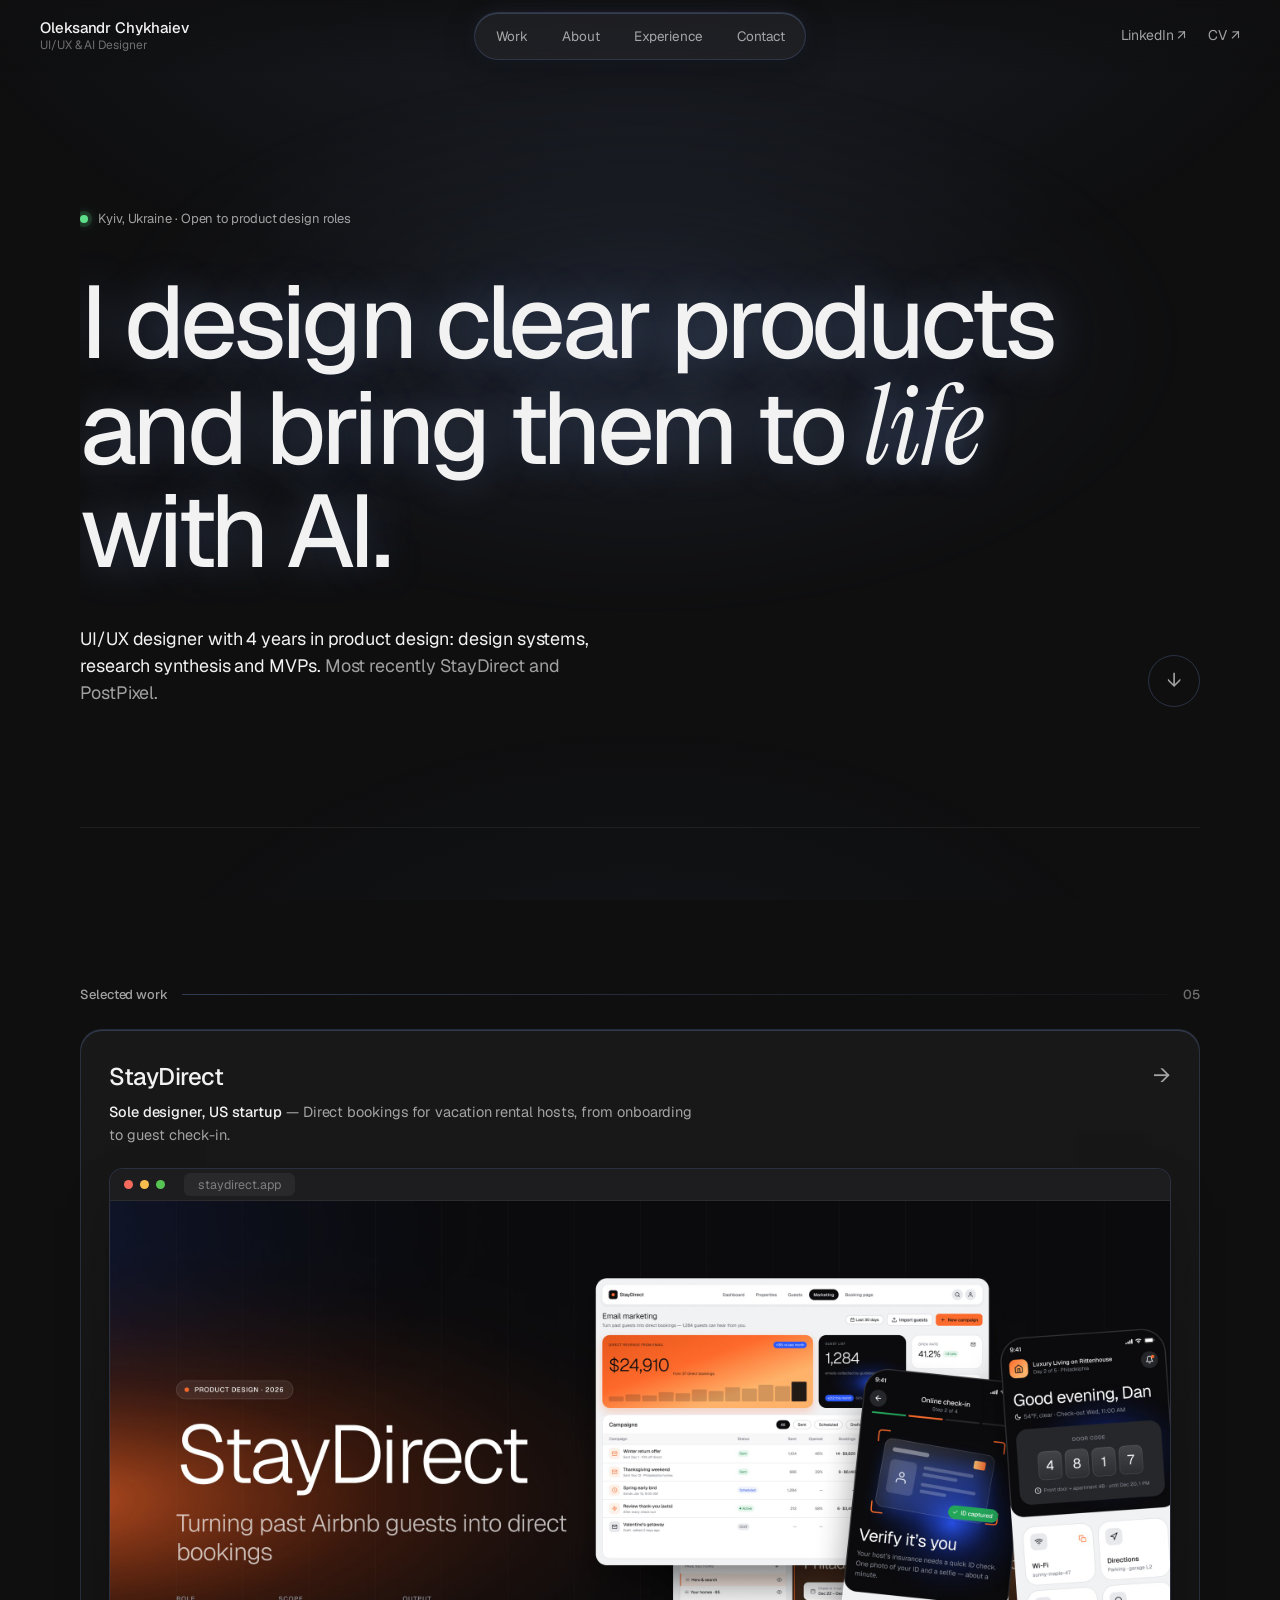
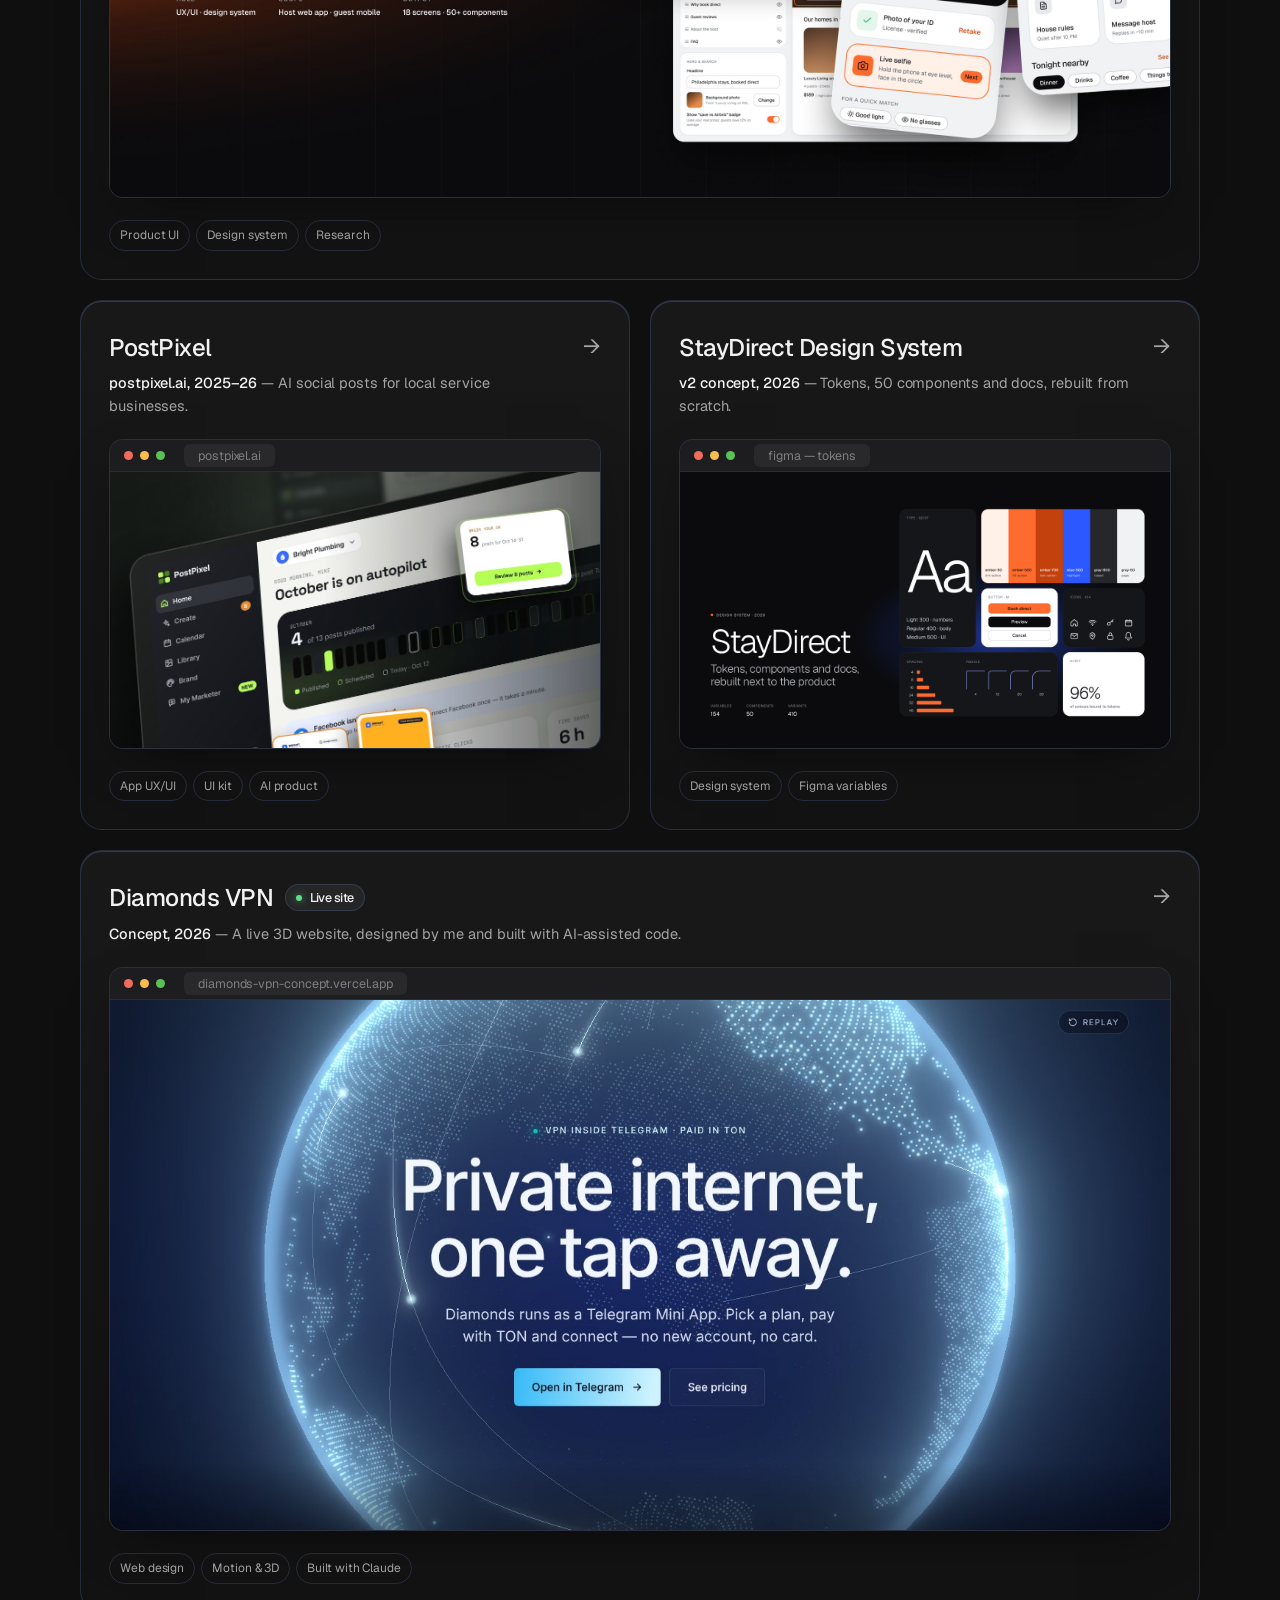
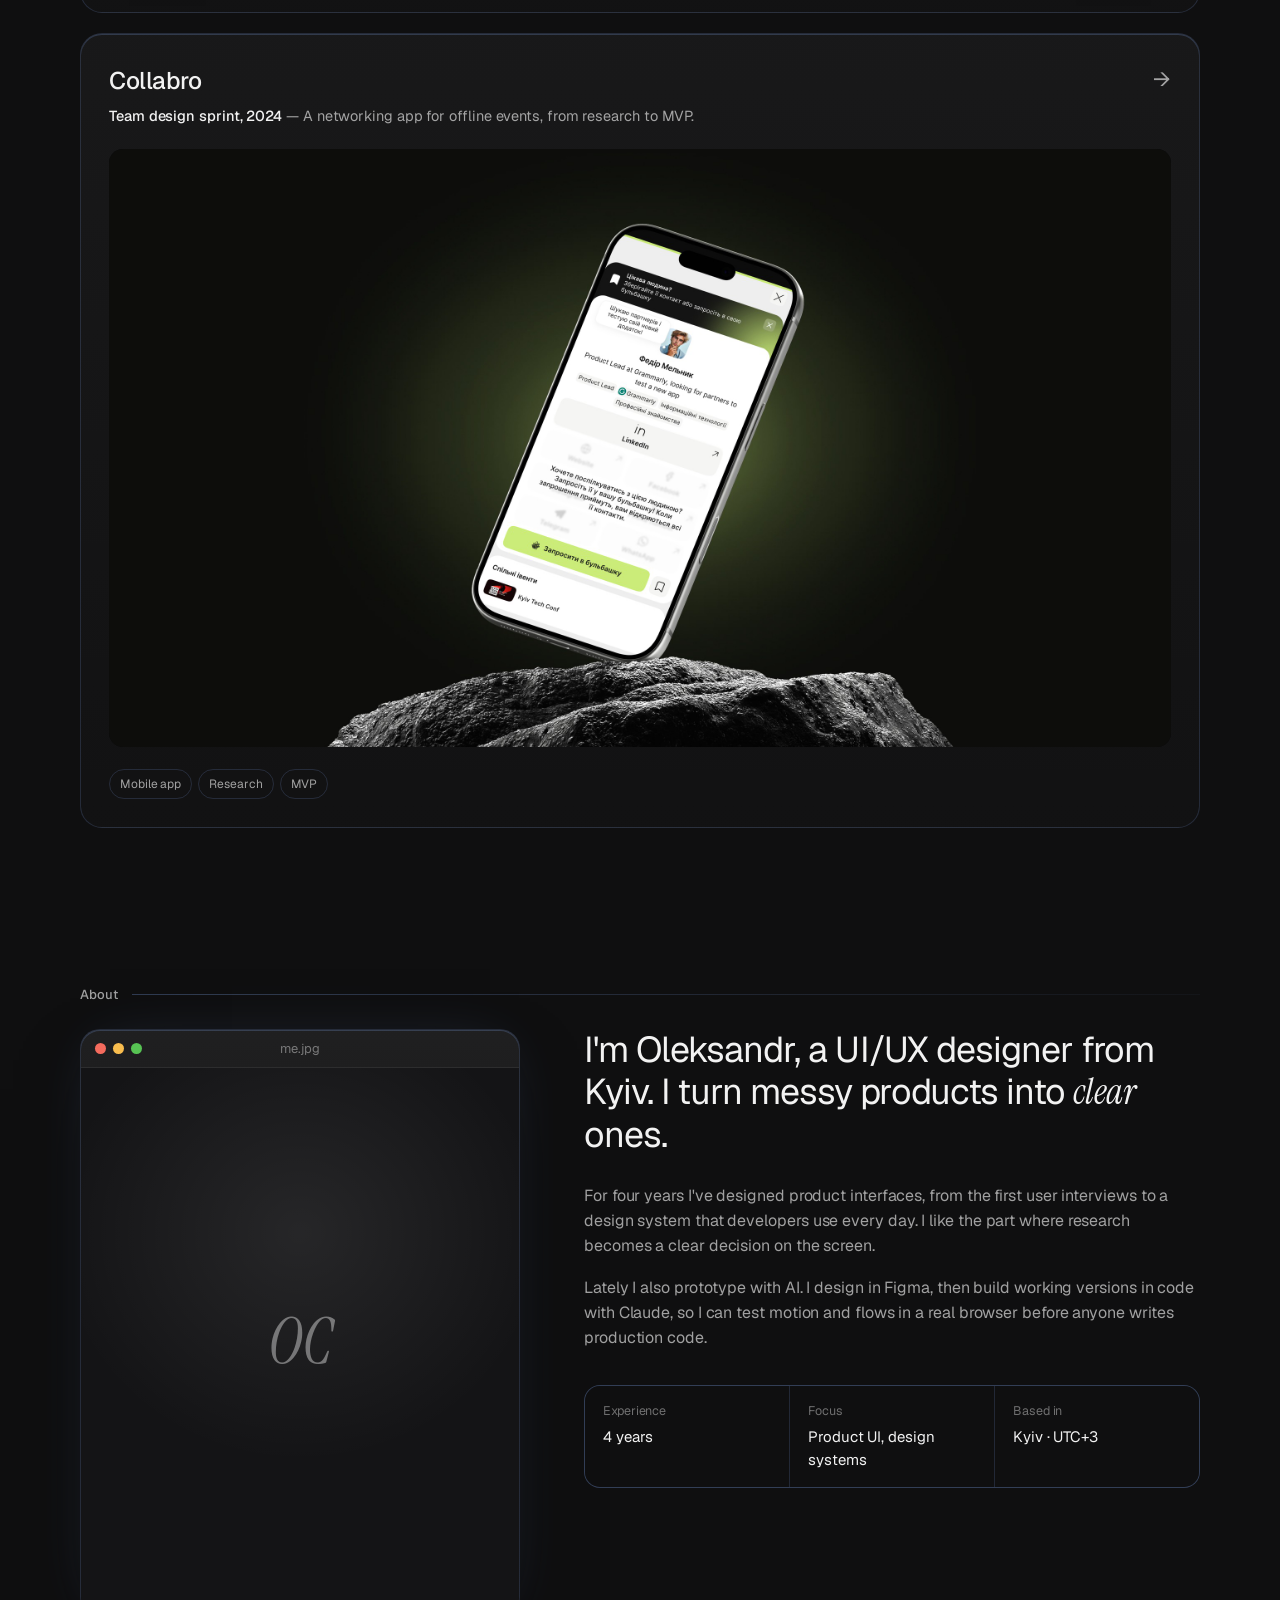
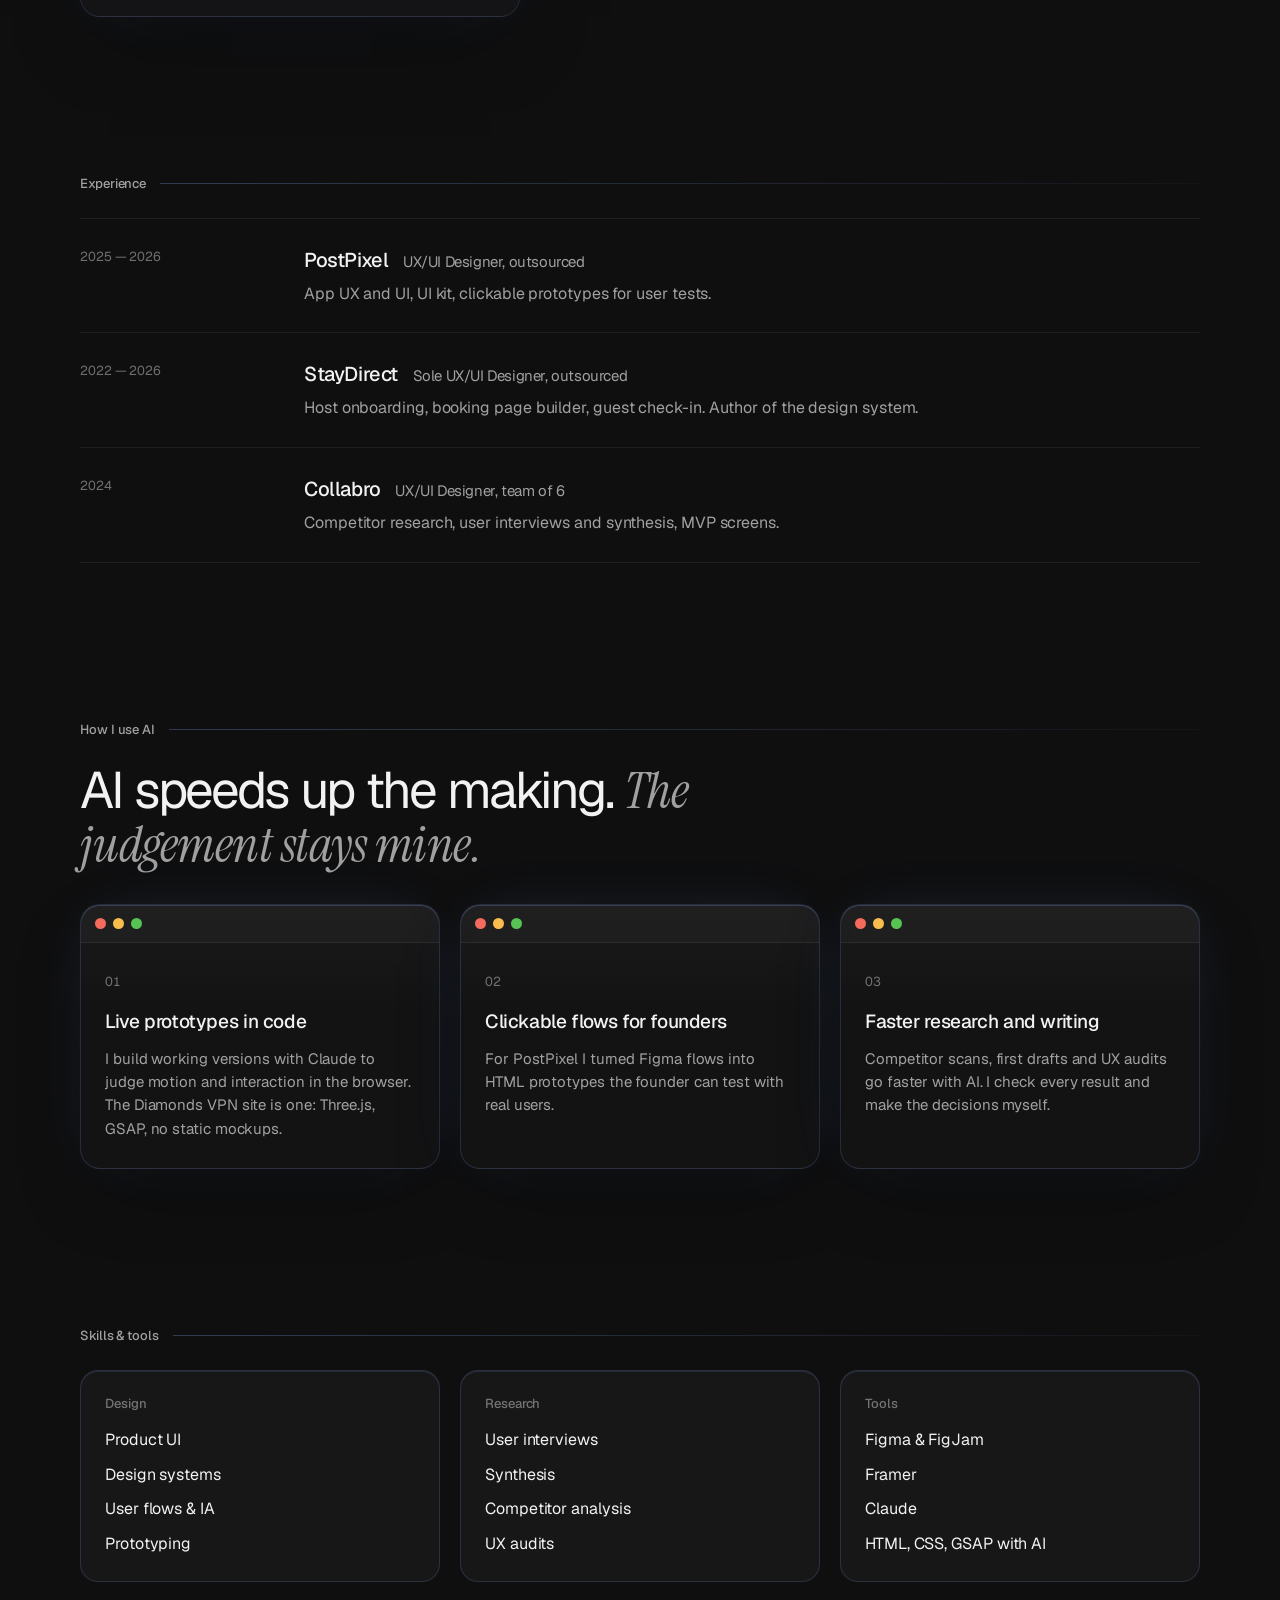
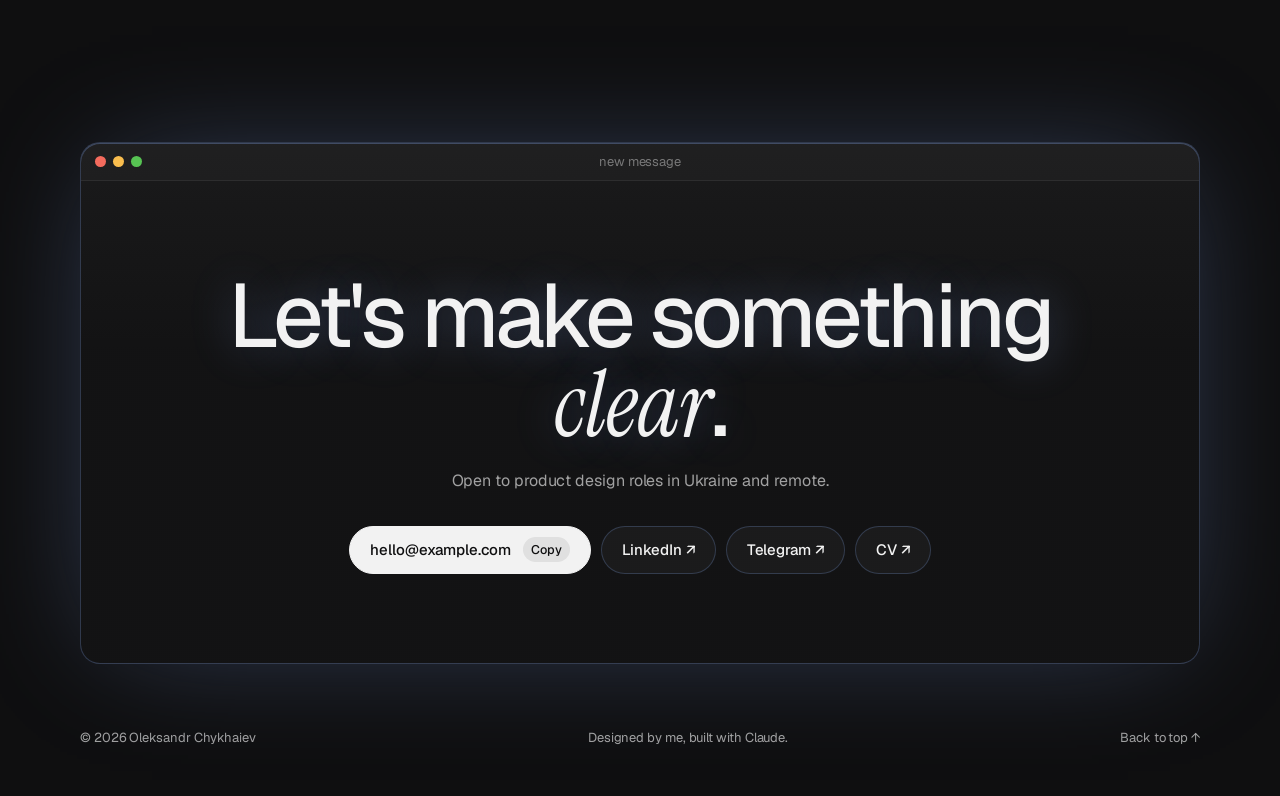
==== commit c31e687d: "Home: Collabro cover from the iPhone 17 Pro mockup Co-Authored-By: Claude Opus 5.5 <noreply@anthropi" ====
--- a/index.html
+++ b/index.html
@@ -129,7 +129,7 @@
             <span class="arrow" aria-hidden="true">→</span>
           </div>
           <div class="browser browser-bare">
-            <div class="cover cover-img cover-dark cover-fit"><img src="img/collabro/card-cover-v3.jpg" alt="Collabro bubble screen on an iPhone, close-up 3D render" loading="lazy" width="2560" height="1440" /></div>
+            <div class="cover cover-img cover-dark cover-fit"><img src="img/collabro/card-cover-v4.jpg" alt="Collabro profile screen with the Invite to bubble button on an iPhone 17 Pro" loading="lazy" width="2560" height="1440" /></div>
           </div>
           <ul class="tags"><li>Mobile app</li><li>Research</li><li>MVP</li></ul>
         </a>
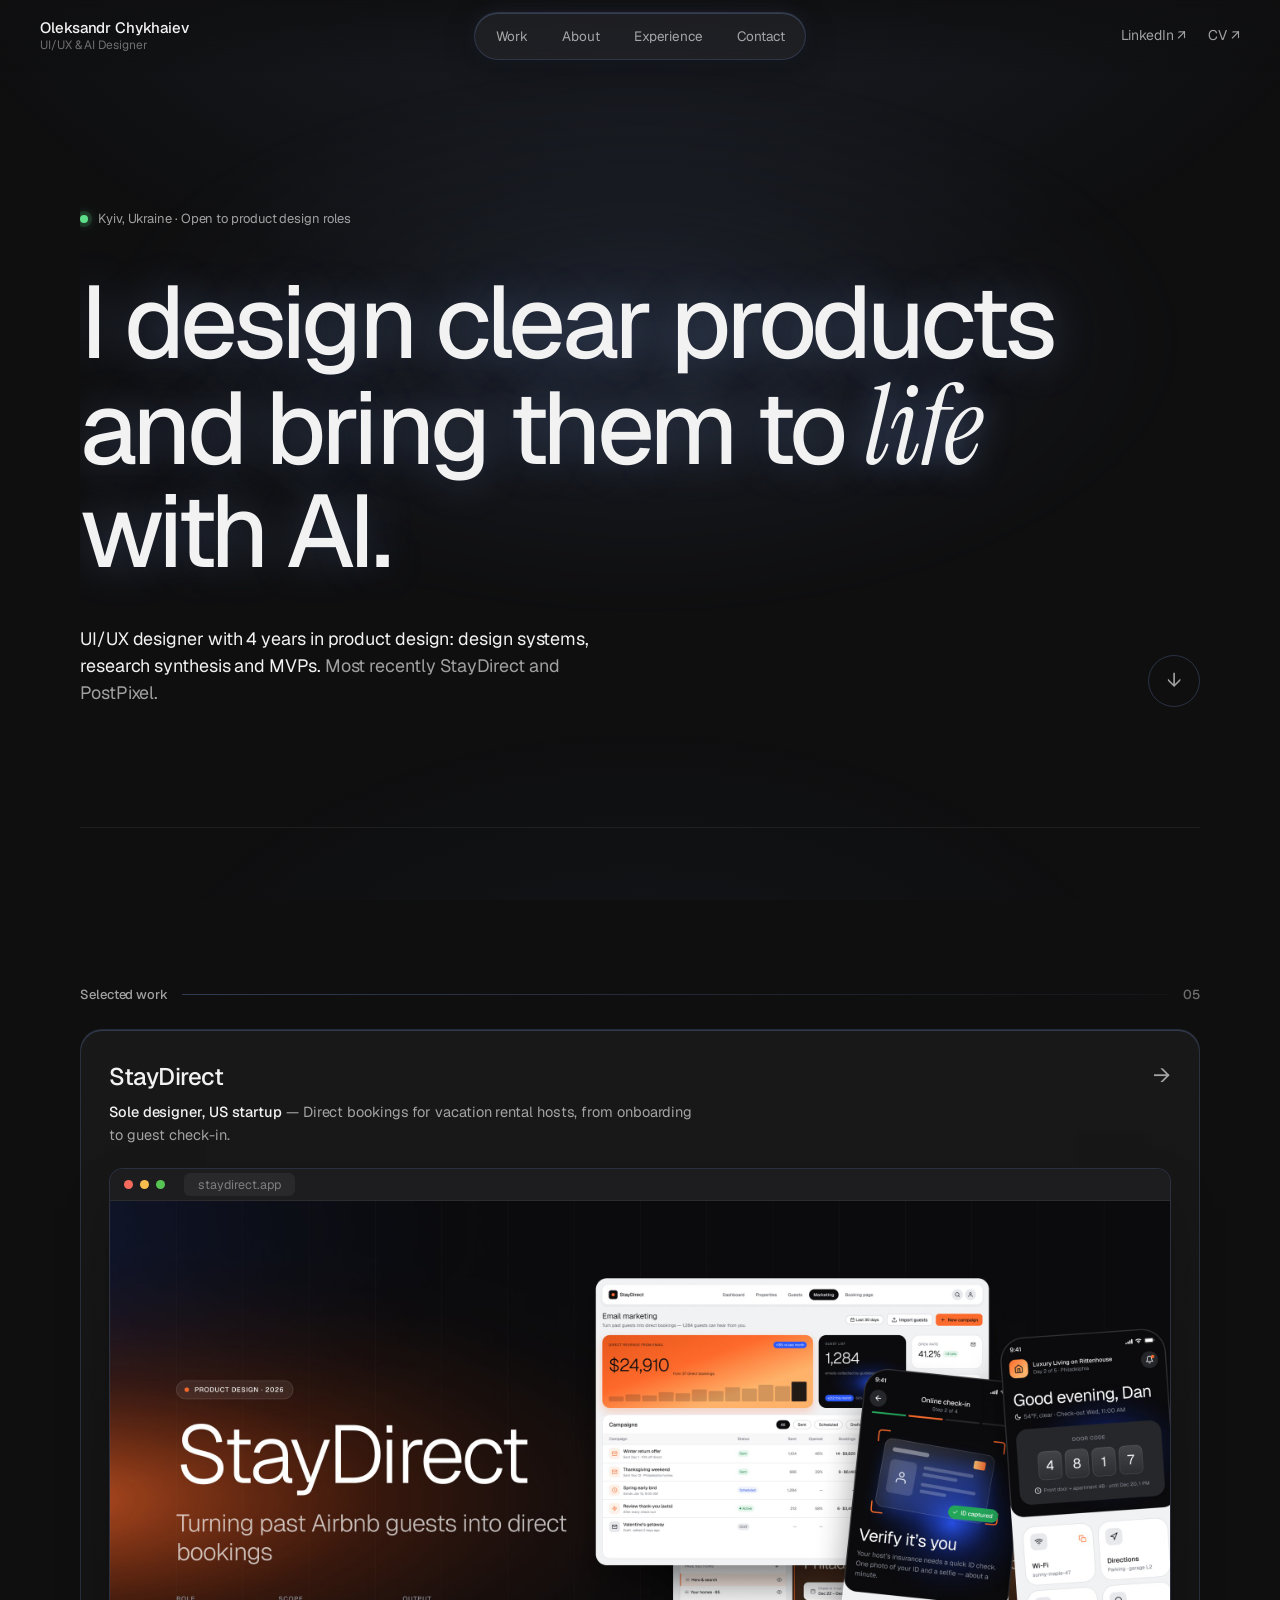
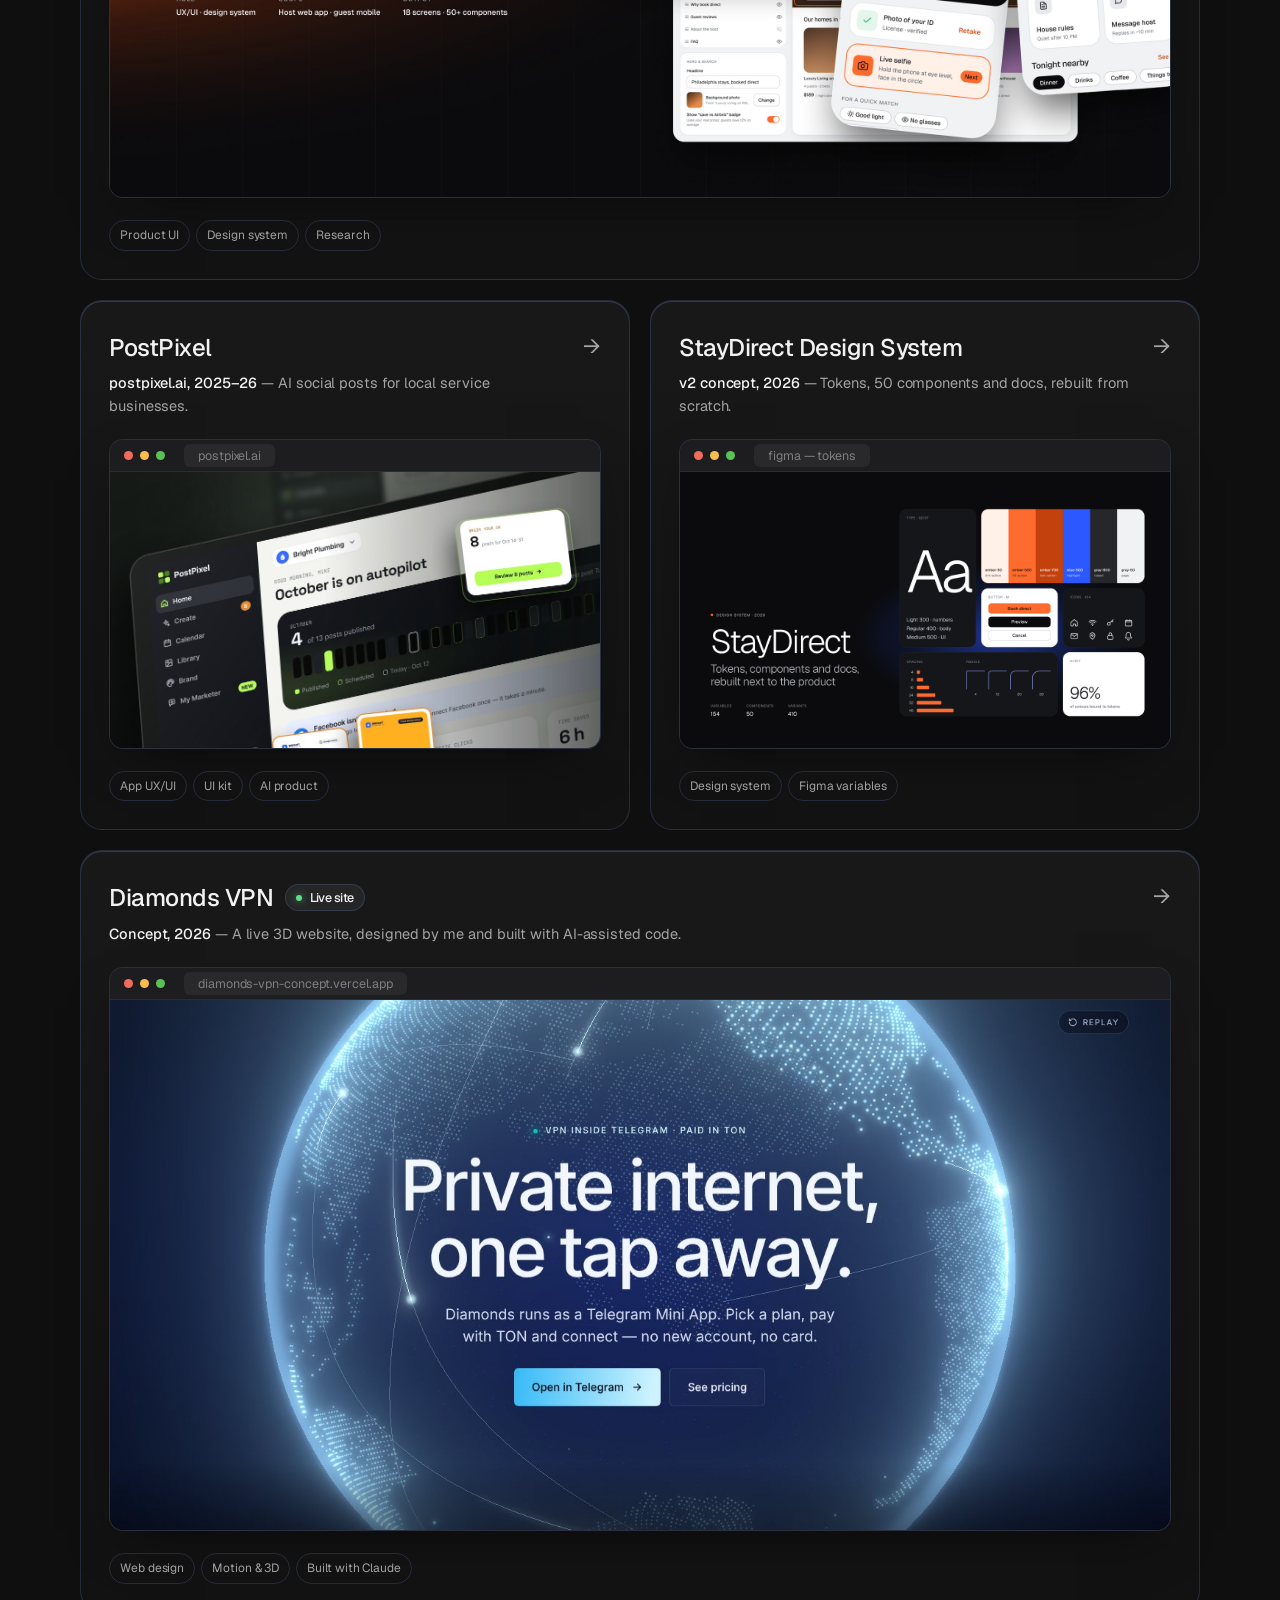
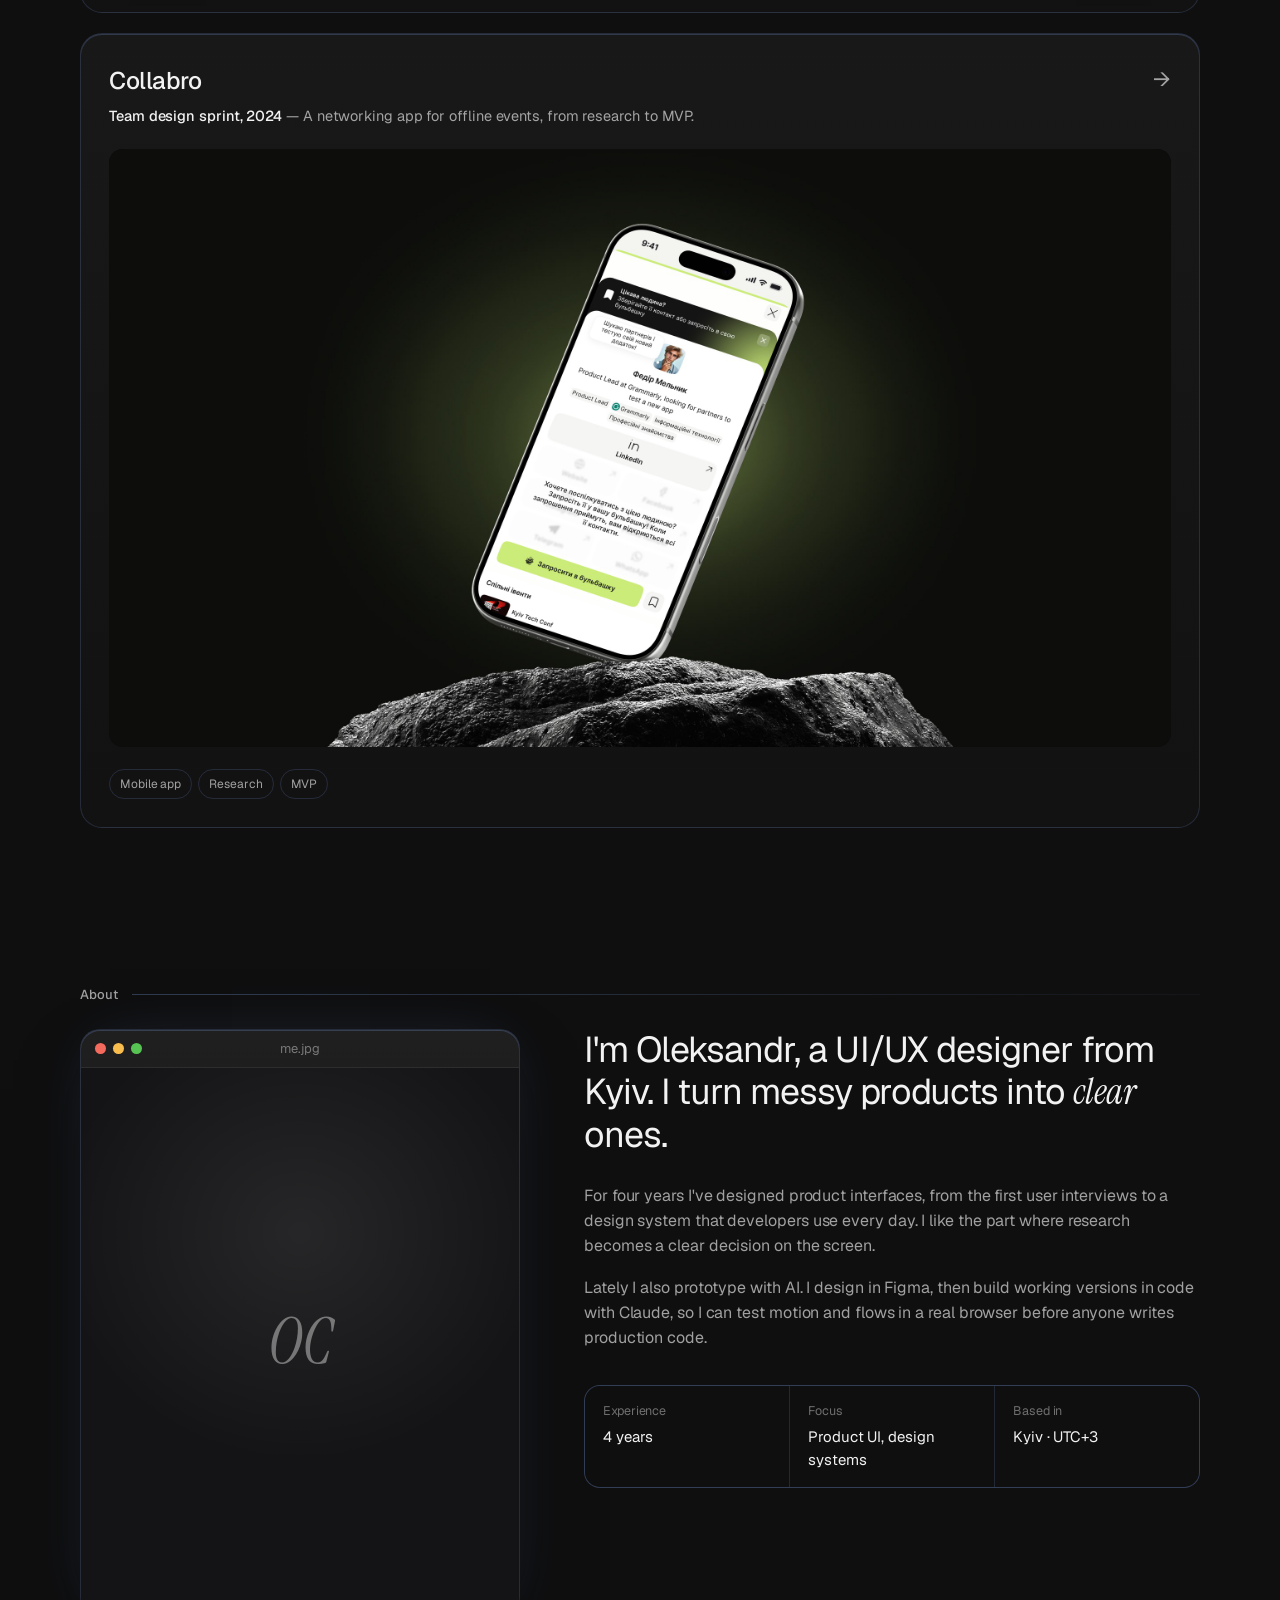
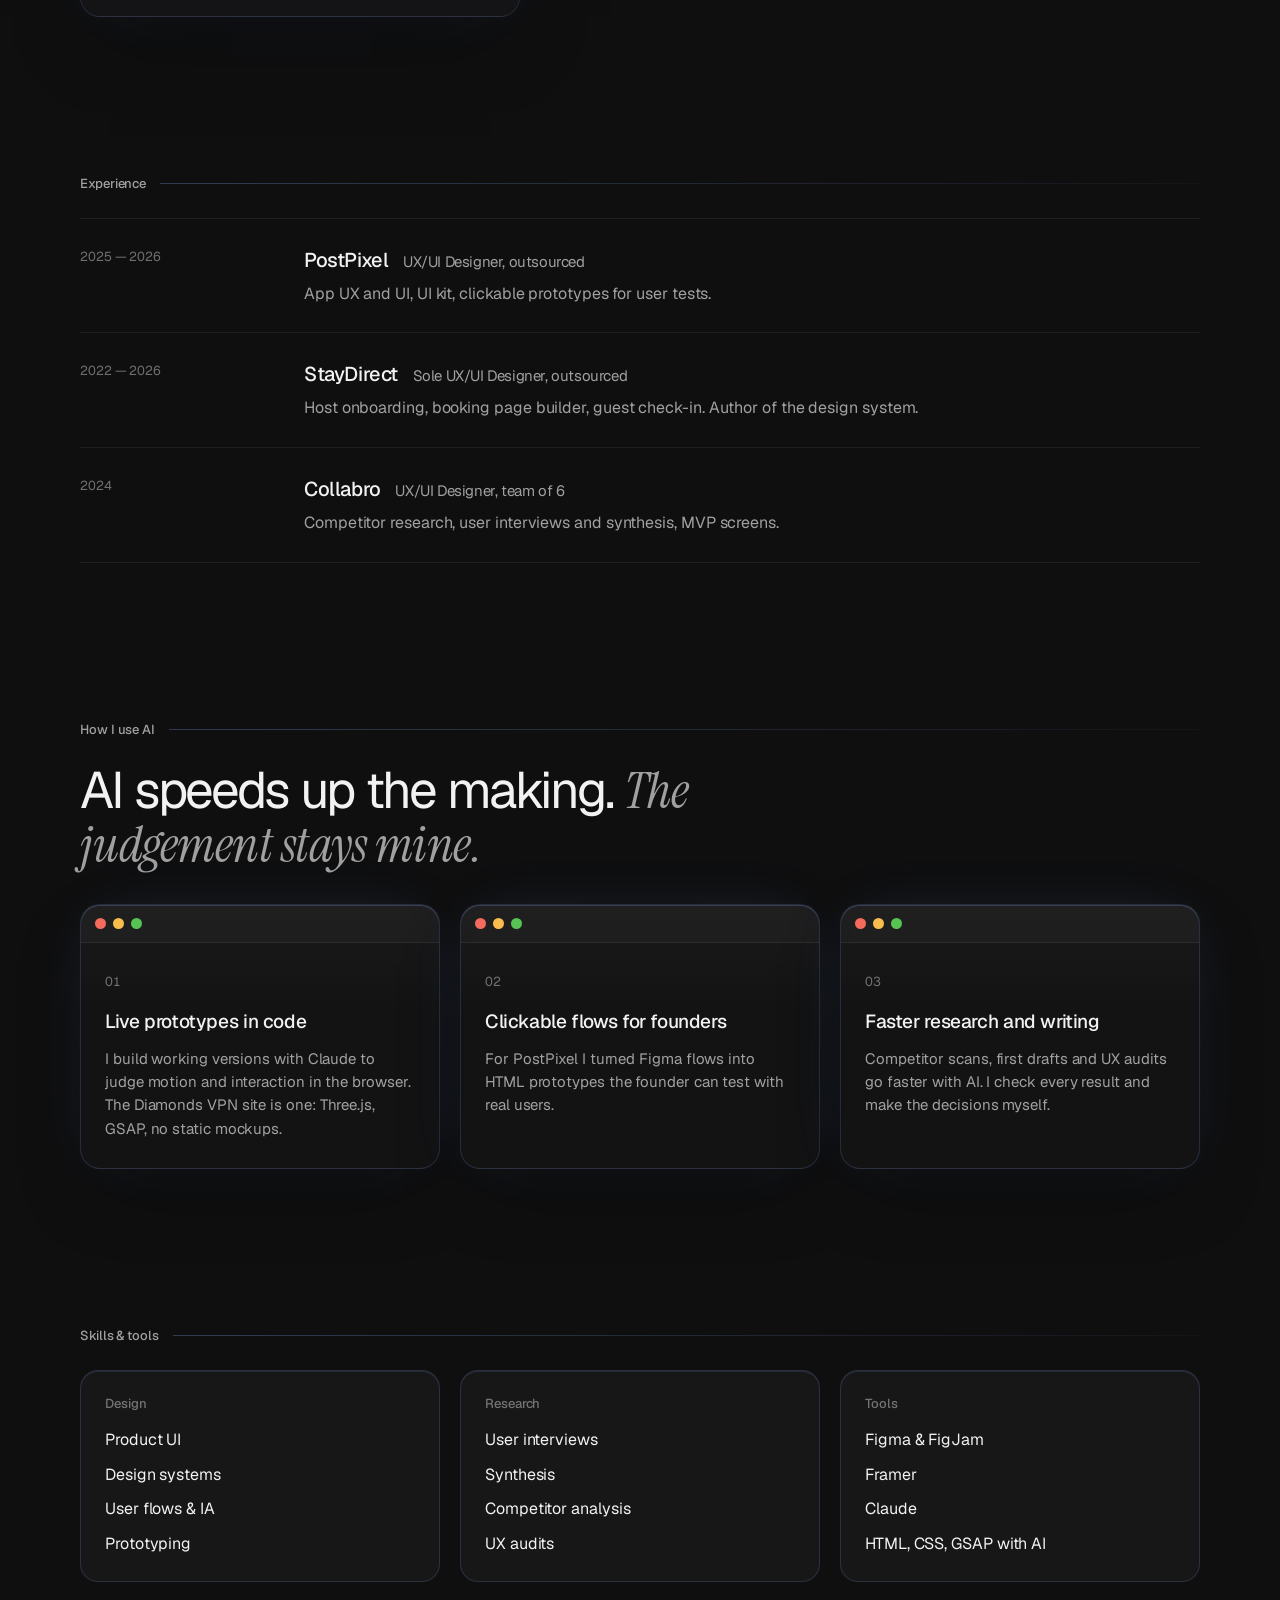
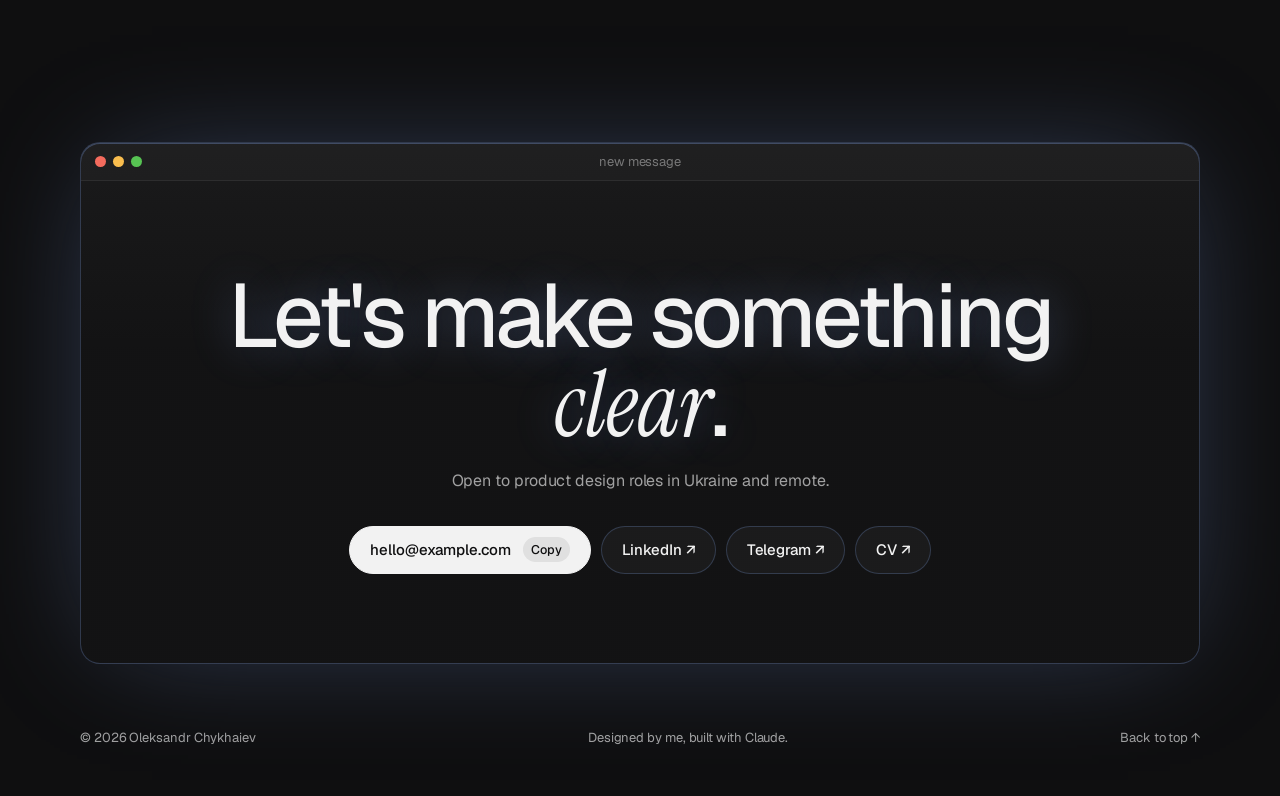
==== commit e91711cd: "Collabro cover: screen with status bar Co-Authored-By: Claude Opus 5.5 <noreply@anthropic.com> Claud" ====
--- a/index.html
+++ b/index.html
@@ -129,7 +129,7 @@
             <span class="arrow" aria-hidden="true">→</span>
           </div>
           <div class="browser browser-bare">
-            <div class="cover cover-img cover-dark cover-fit"><img src="img/collabro/card-cover-v4.jpg" alt="Collabro profile screen with the Invite to bubble button on an iPhone 17 Pro" loading="lazy" width="2560" height="1440" /></div>
+            <div class="cover cover-img cover-dark cover-fit"><img src="img/collabro/card-cover-v5.jpg" alt="Collabro profile screen with the Invite to bubble button on an iPhone 17 Pro" loading="lazy" width="2560" height="1440" /></div>
           </div>
           <ul class="tags"><li>Mobile app</li><li>Research</li><li>MVP</li></ul>
         </a>
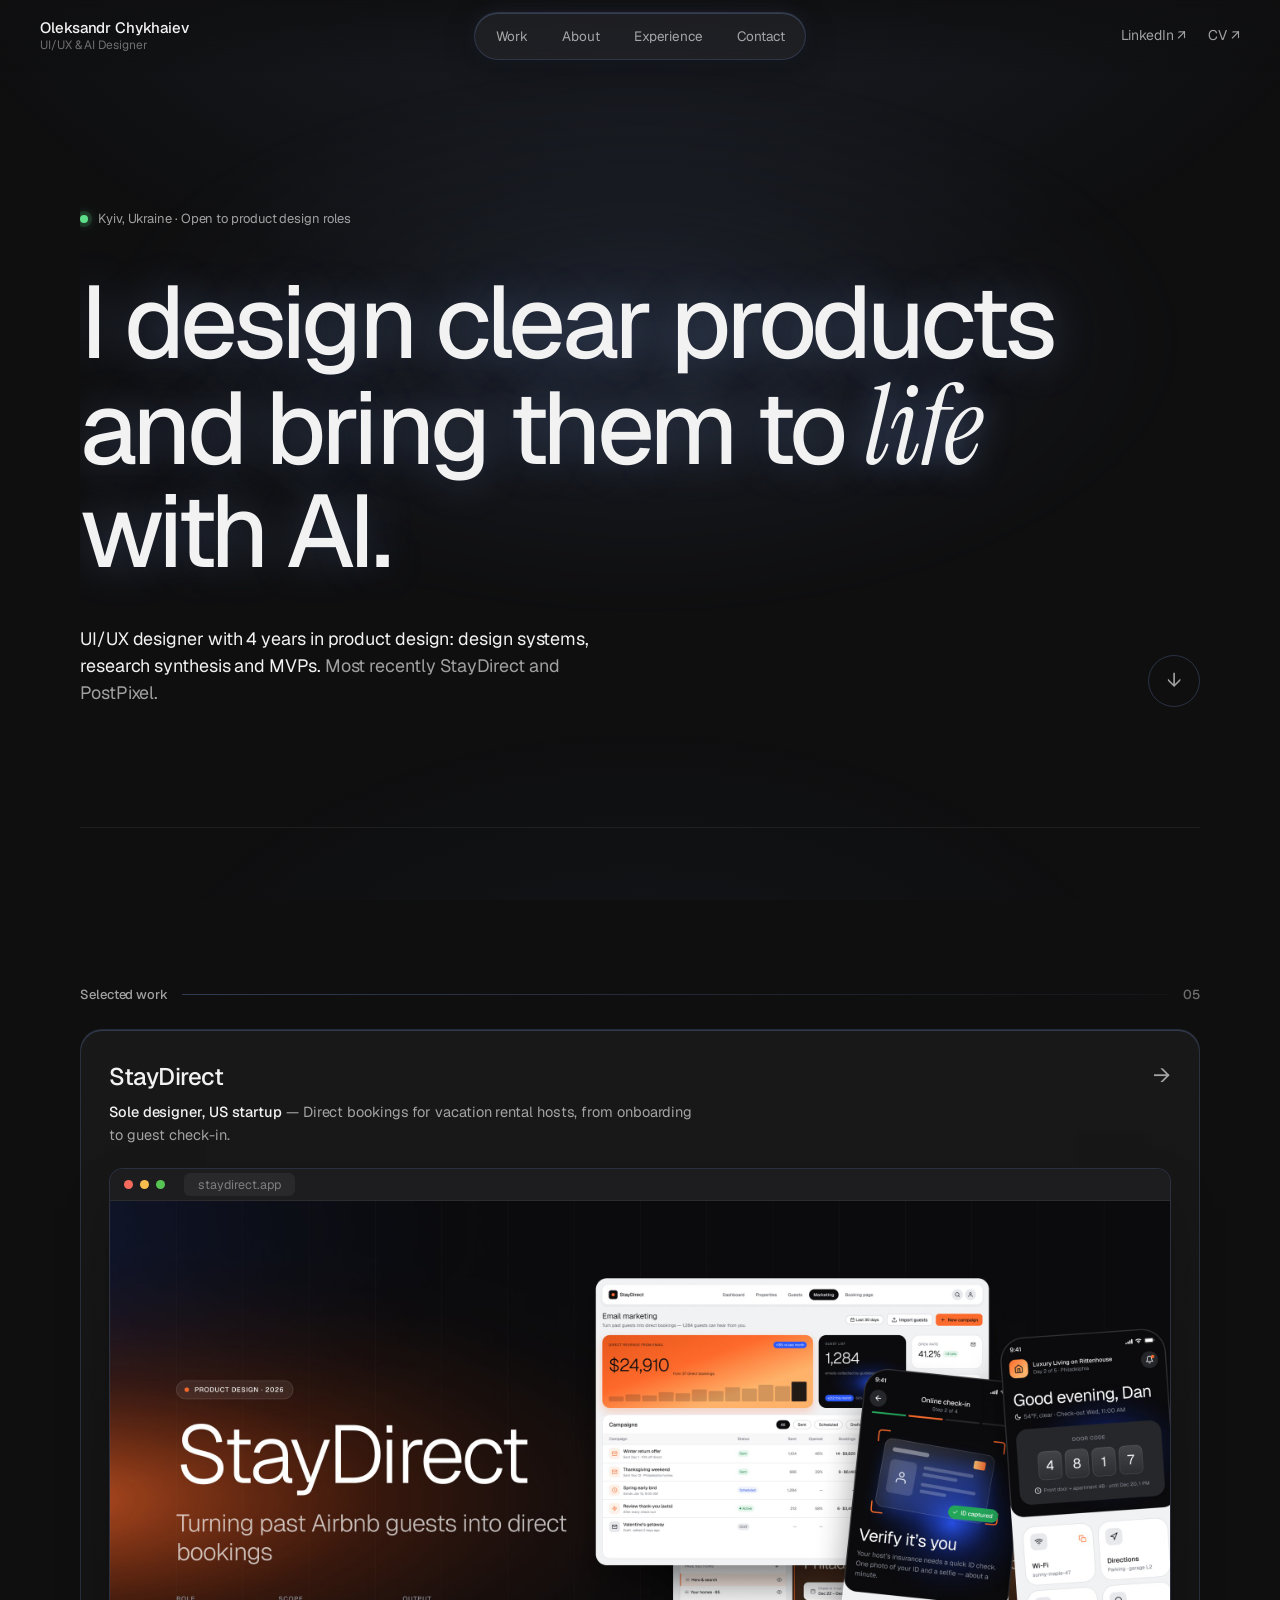
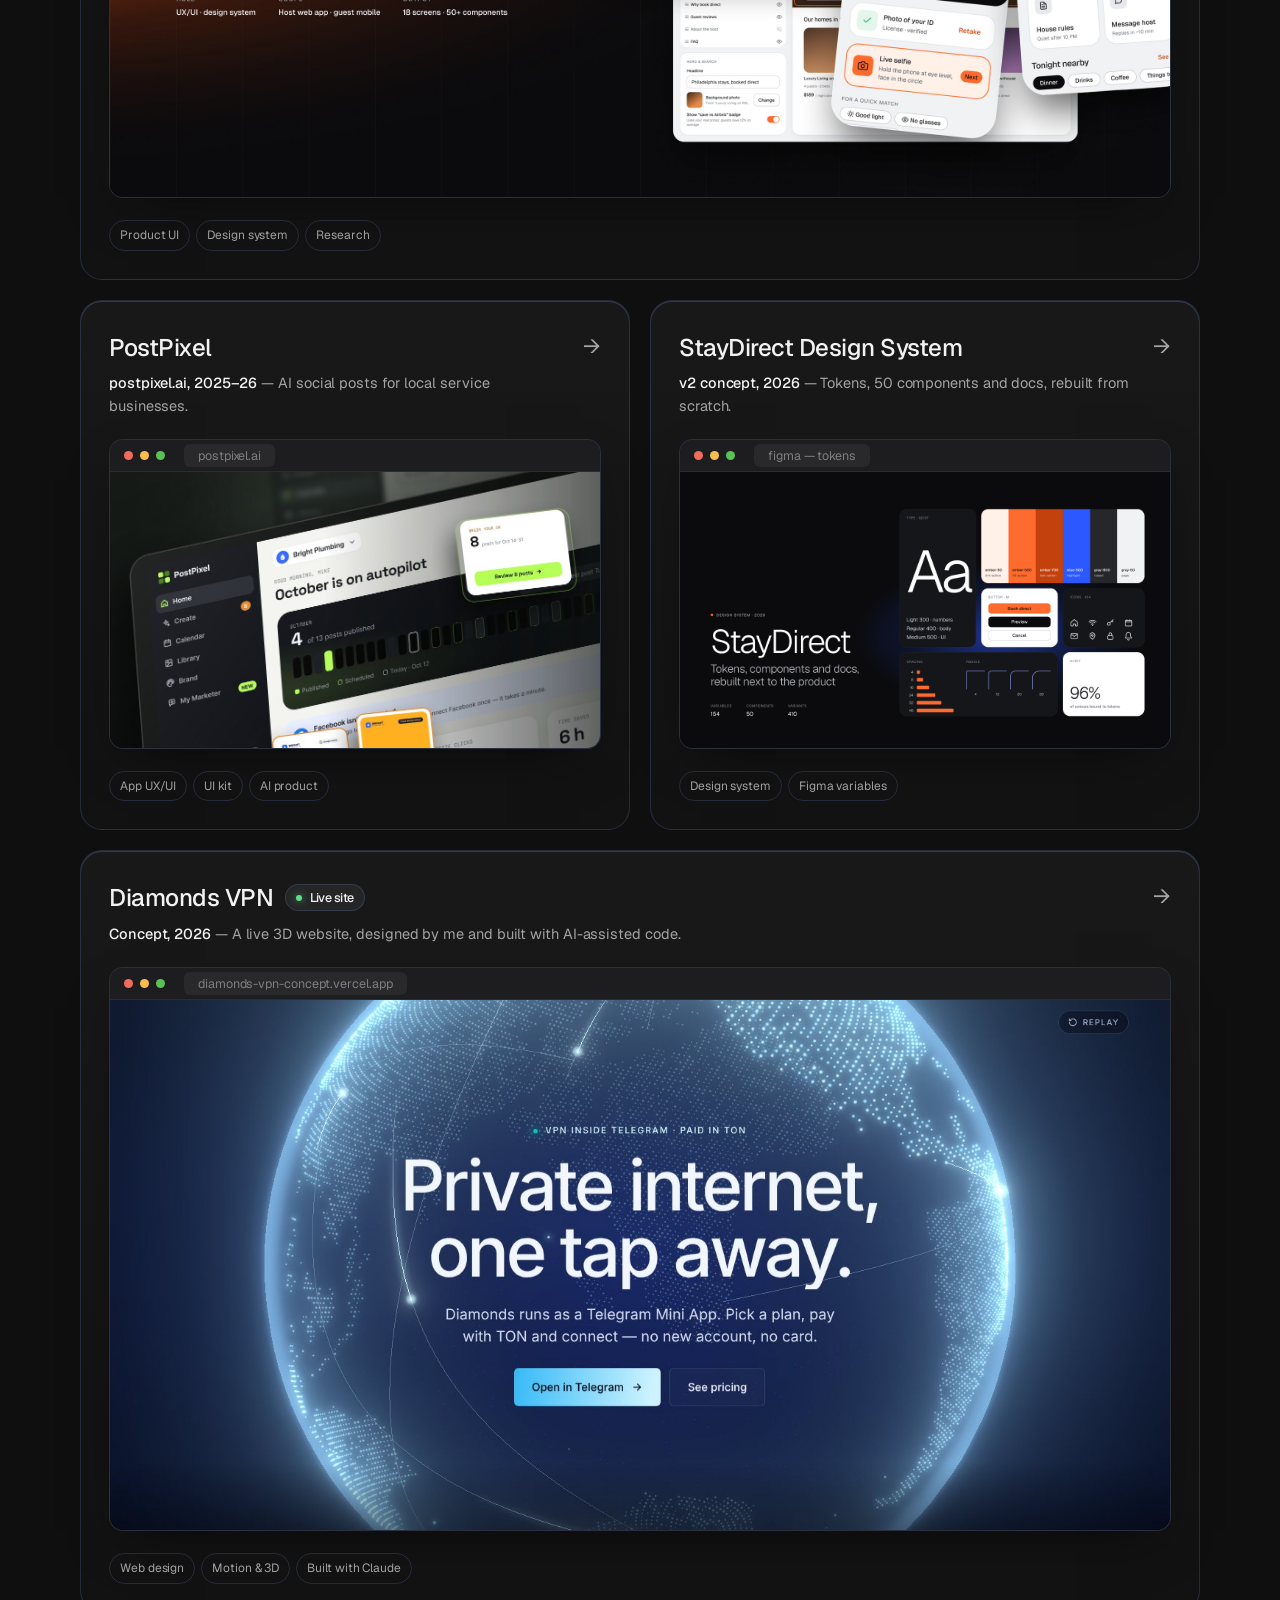
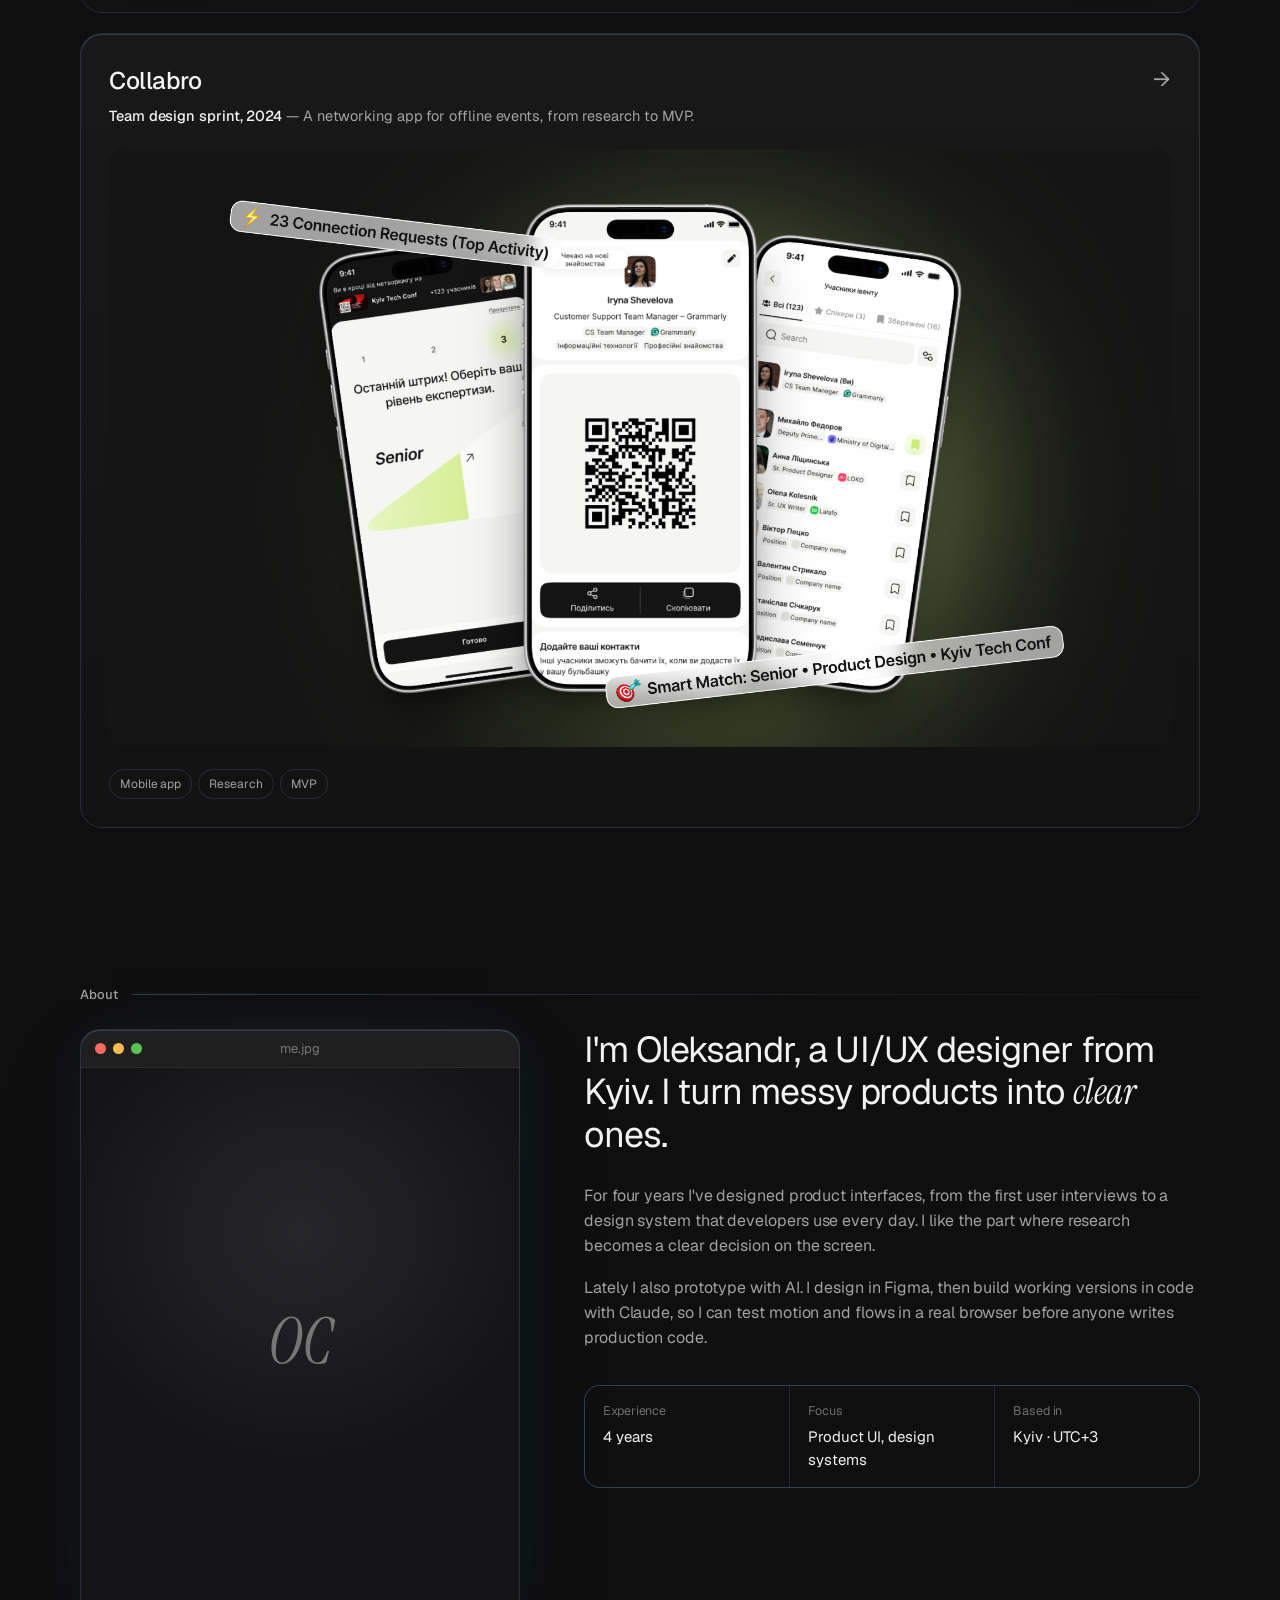
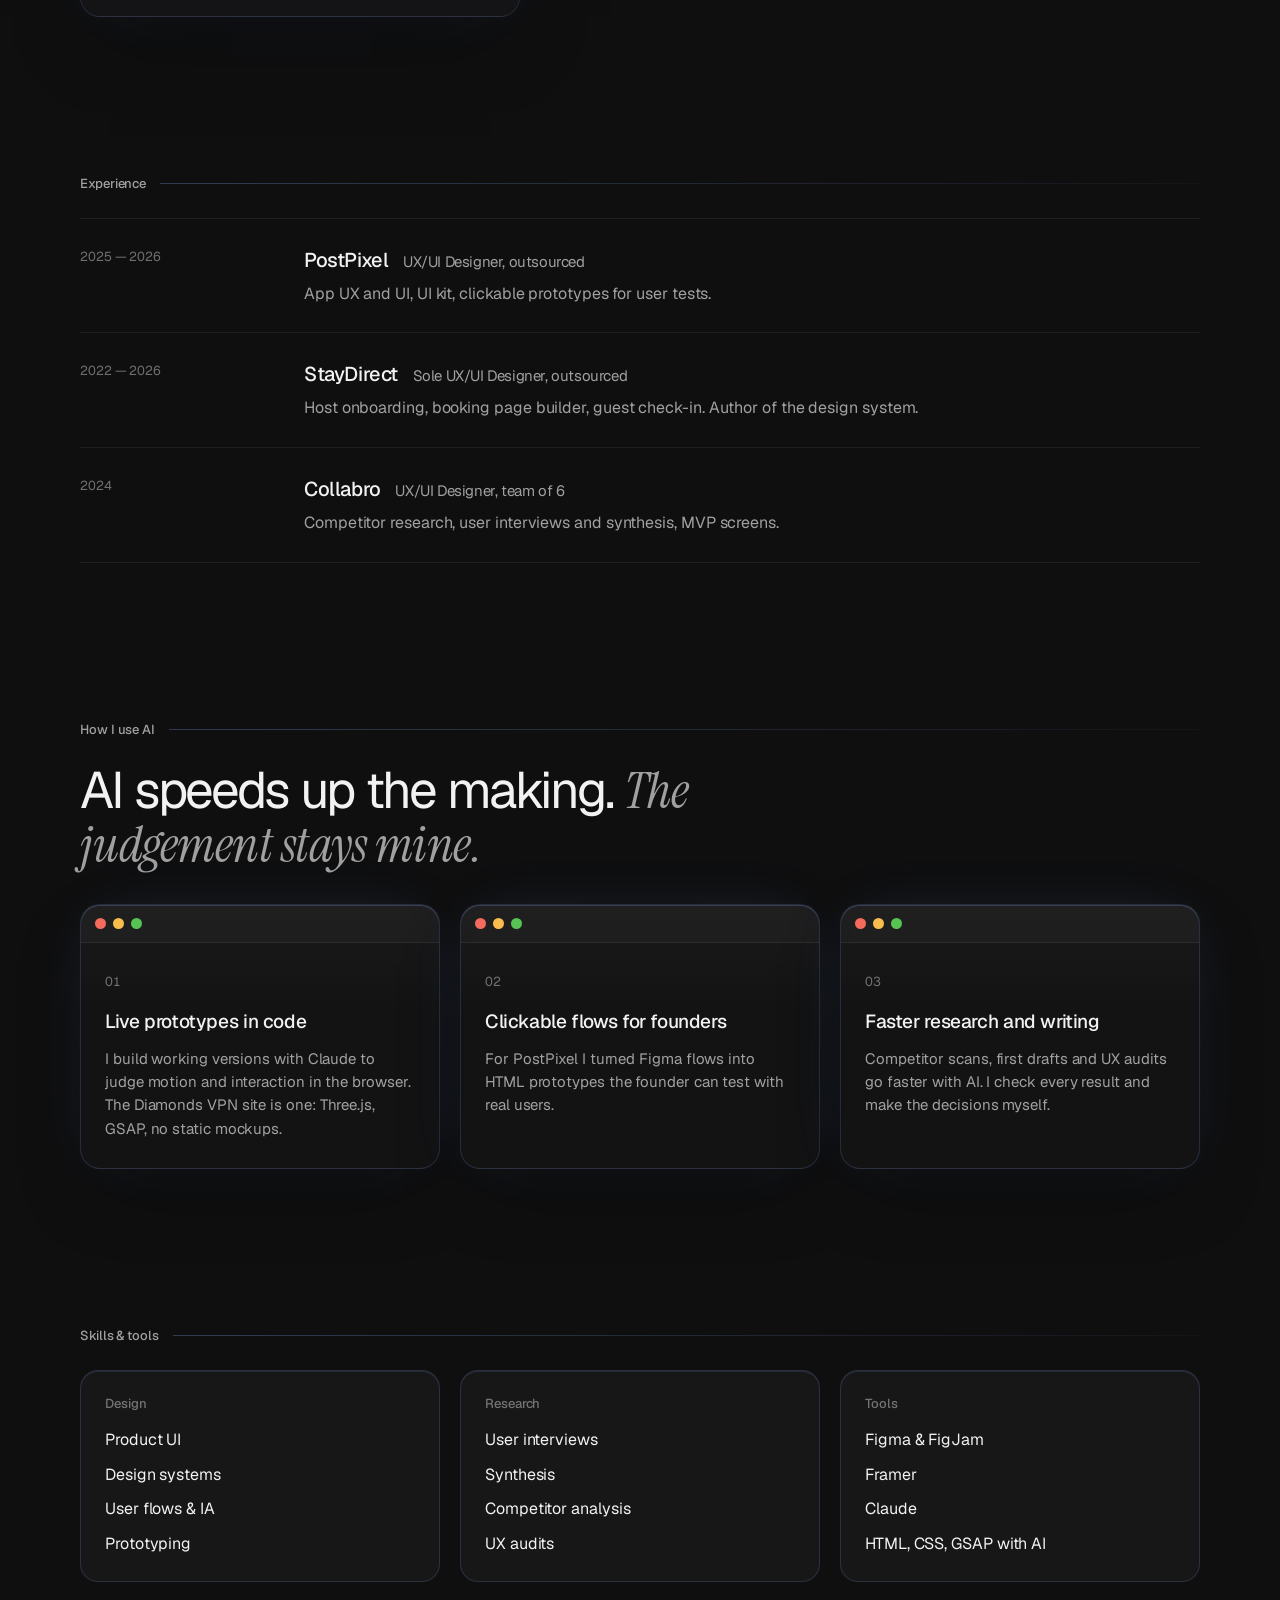
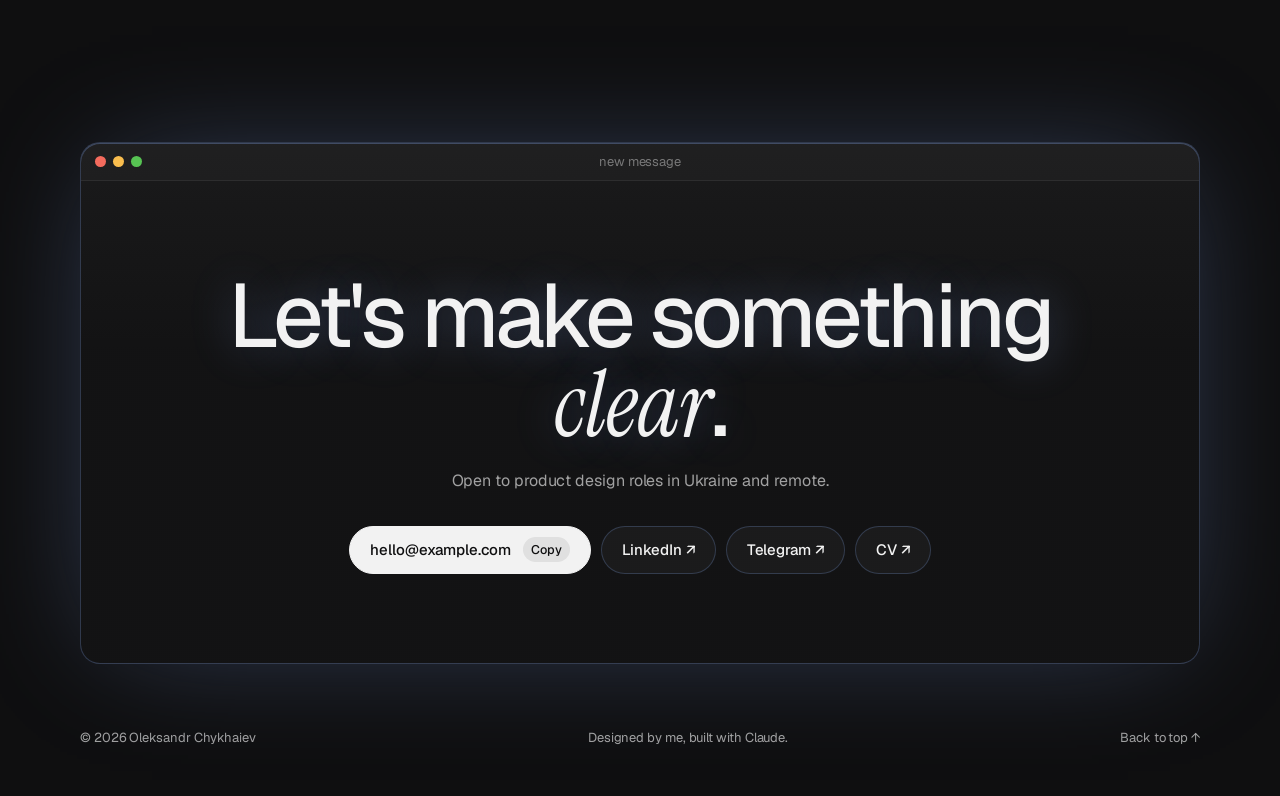
==== commit 2785f1d3: "Home: Collabro cover from the designer's own mockup Co-Authored-By: Claude Opus 5.5 <noreply@anthrop" ====
--- a/index.html
+++ b/index.html
@@ -129,7 +129,7 @@
             <span class="arrow" aria-hidden="true">→</span>
           </div>
           <div class="browser browser-bare">
-            <div class="cover cover-img cover-dark cover-fit"><img src="img/collabro/card-cover-v5.jpg" alt="Collabro profile screen with the Invite to bubble button on an iPhone 17 Pro" loading="lazy" width="2560" height="1440" /></div>
+            <div class="cover cover-img cover-dark cover-fit"><img src="img/collabro/card-cover-v6.jpg" alt="Collabro: onboarding, profile with QR code and participants list on three iPhones" loading="lazy" width="2560" height="1440" /></div>
           </div>
           <ul class="tags"><li>Mobile app</li><li>Research</li><li>MVP</li></ul>
         </a>
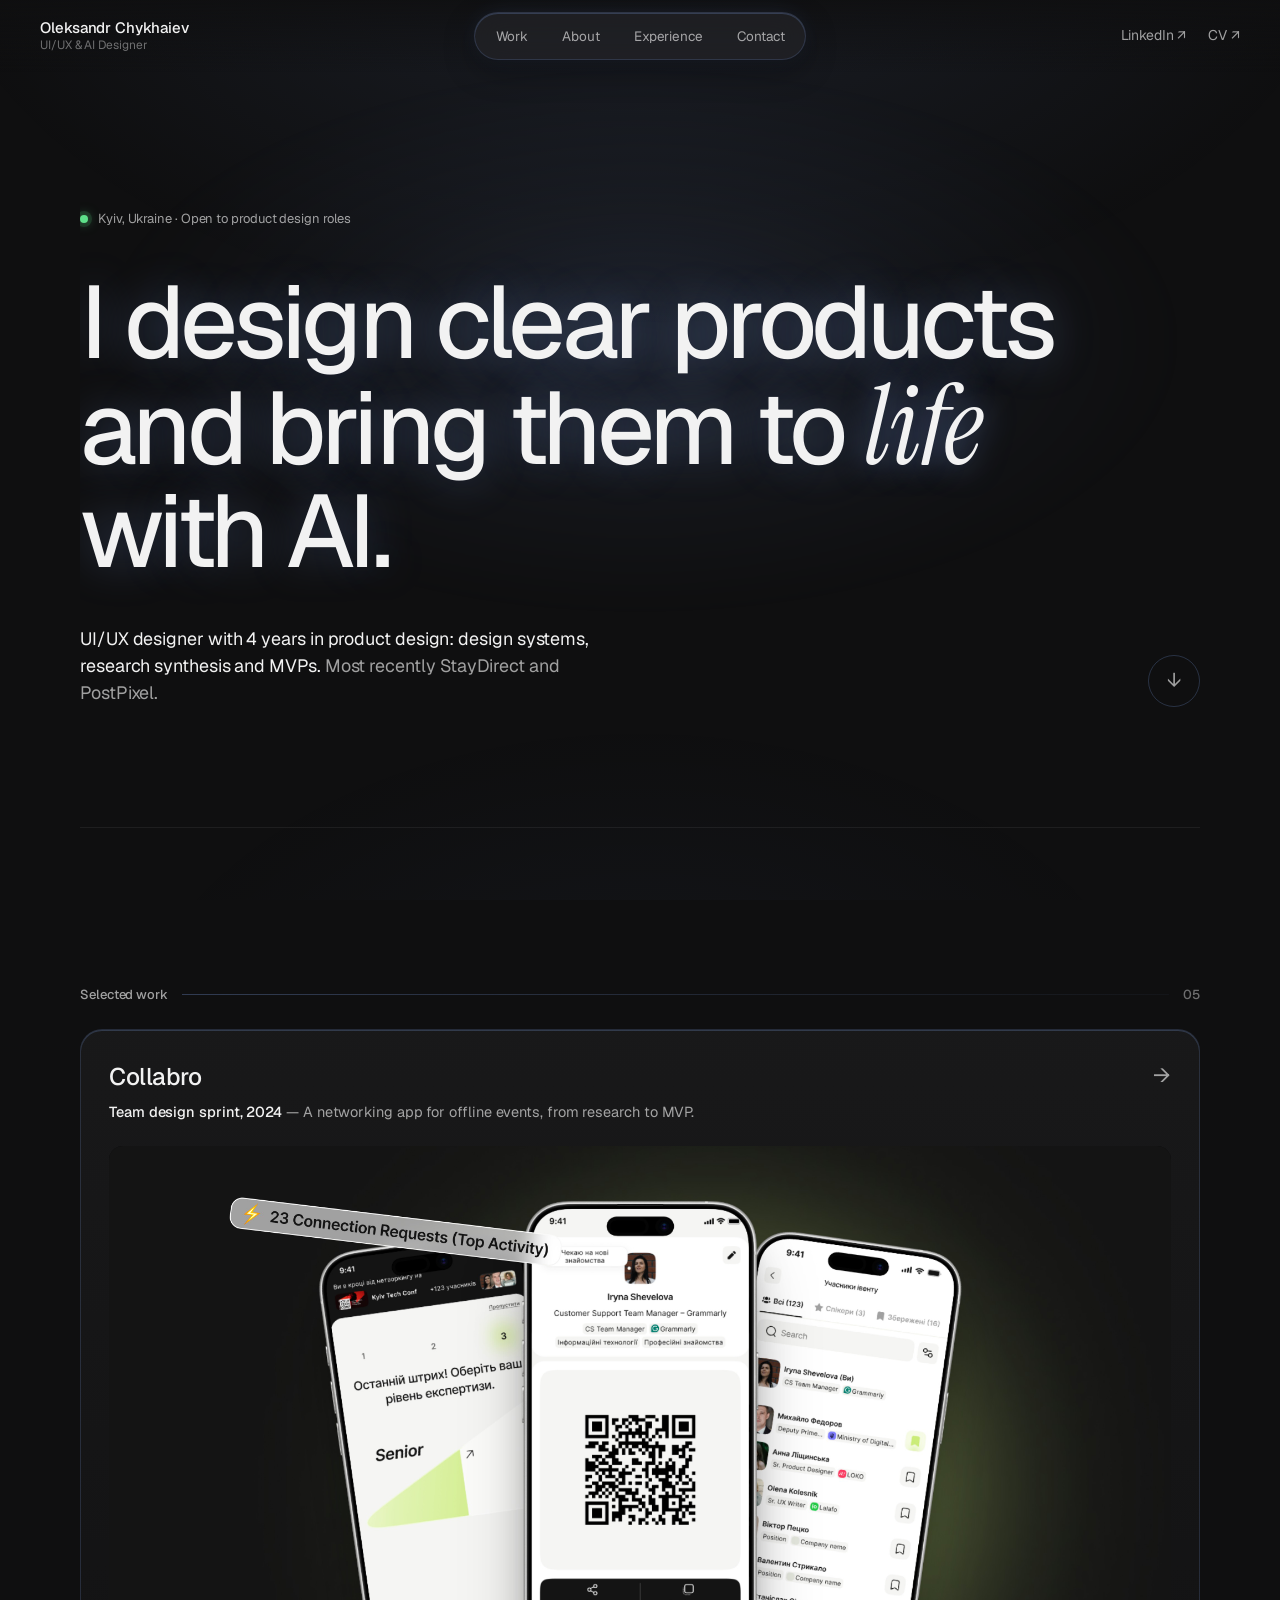
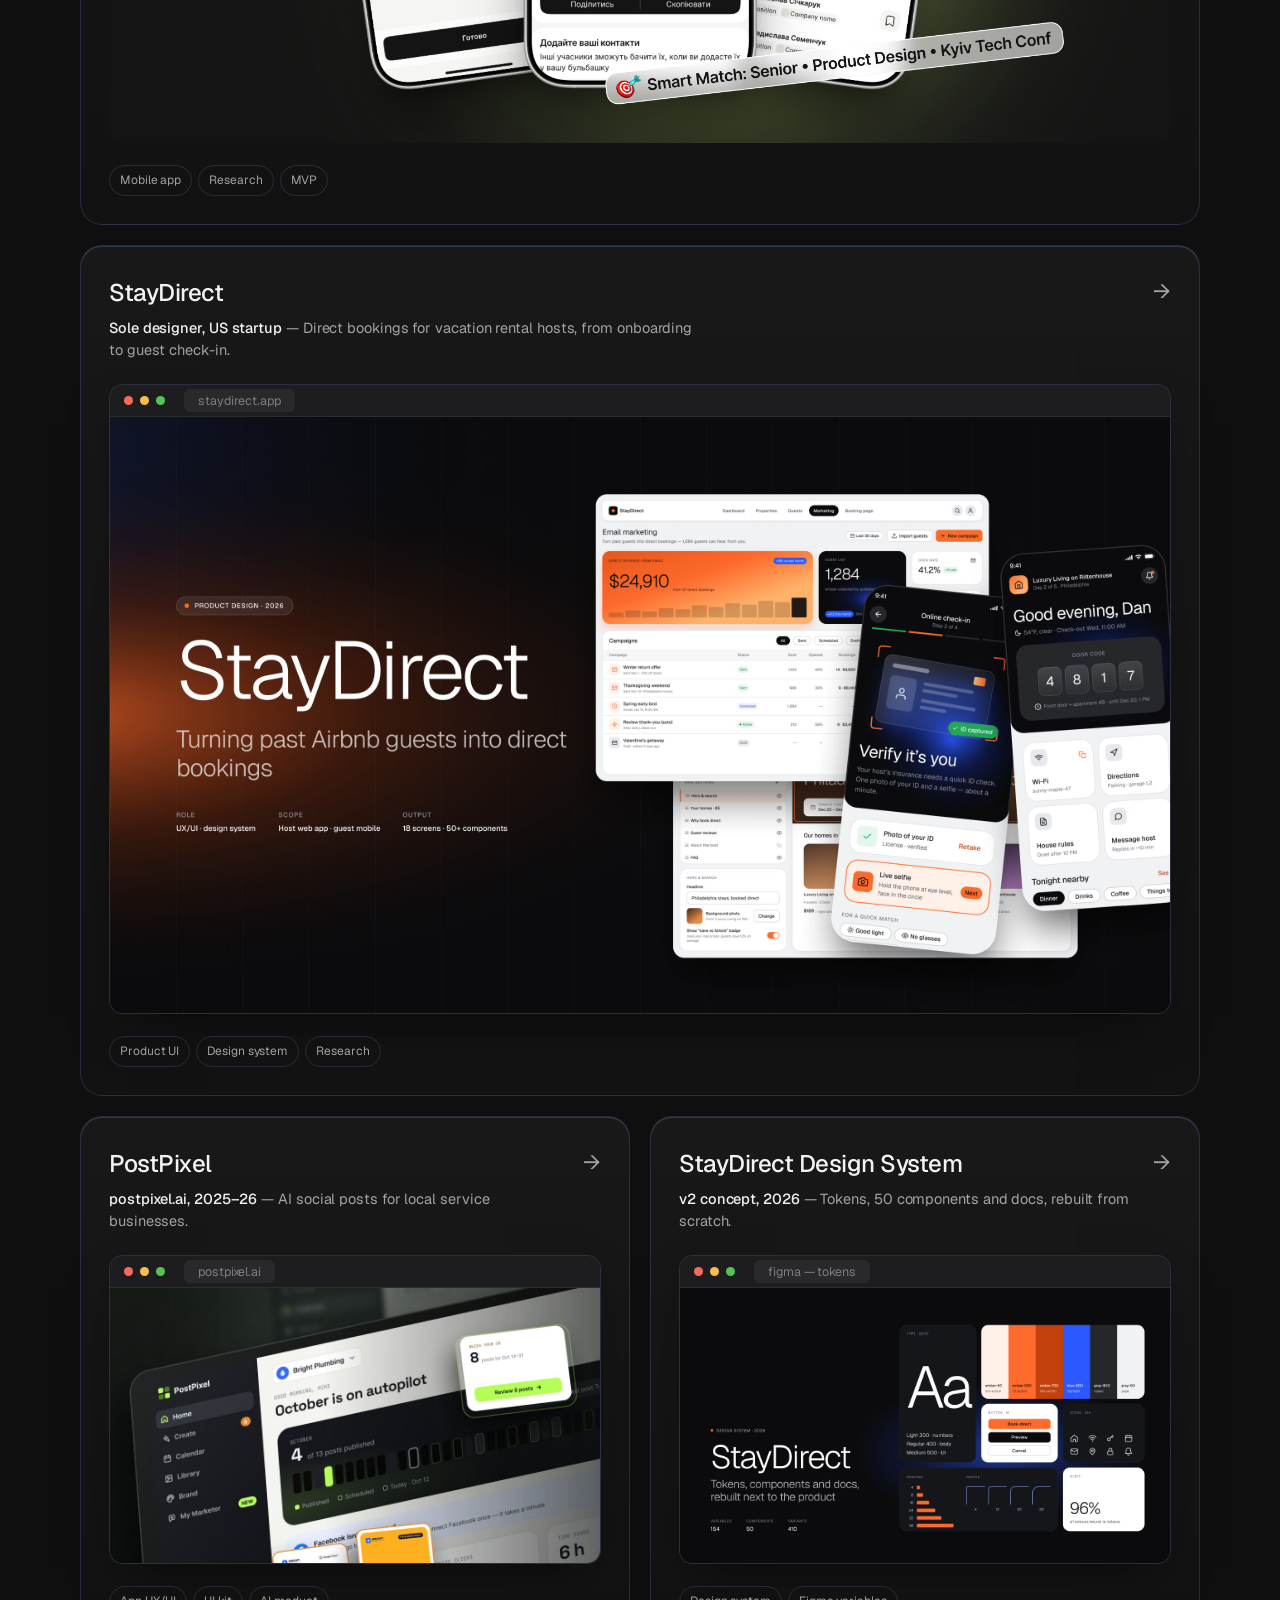
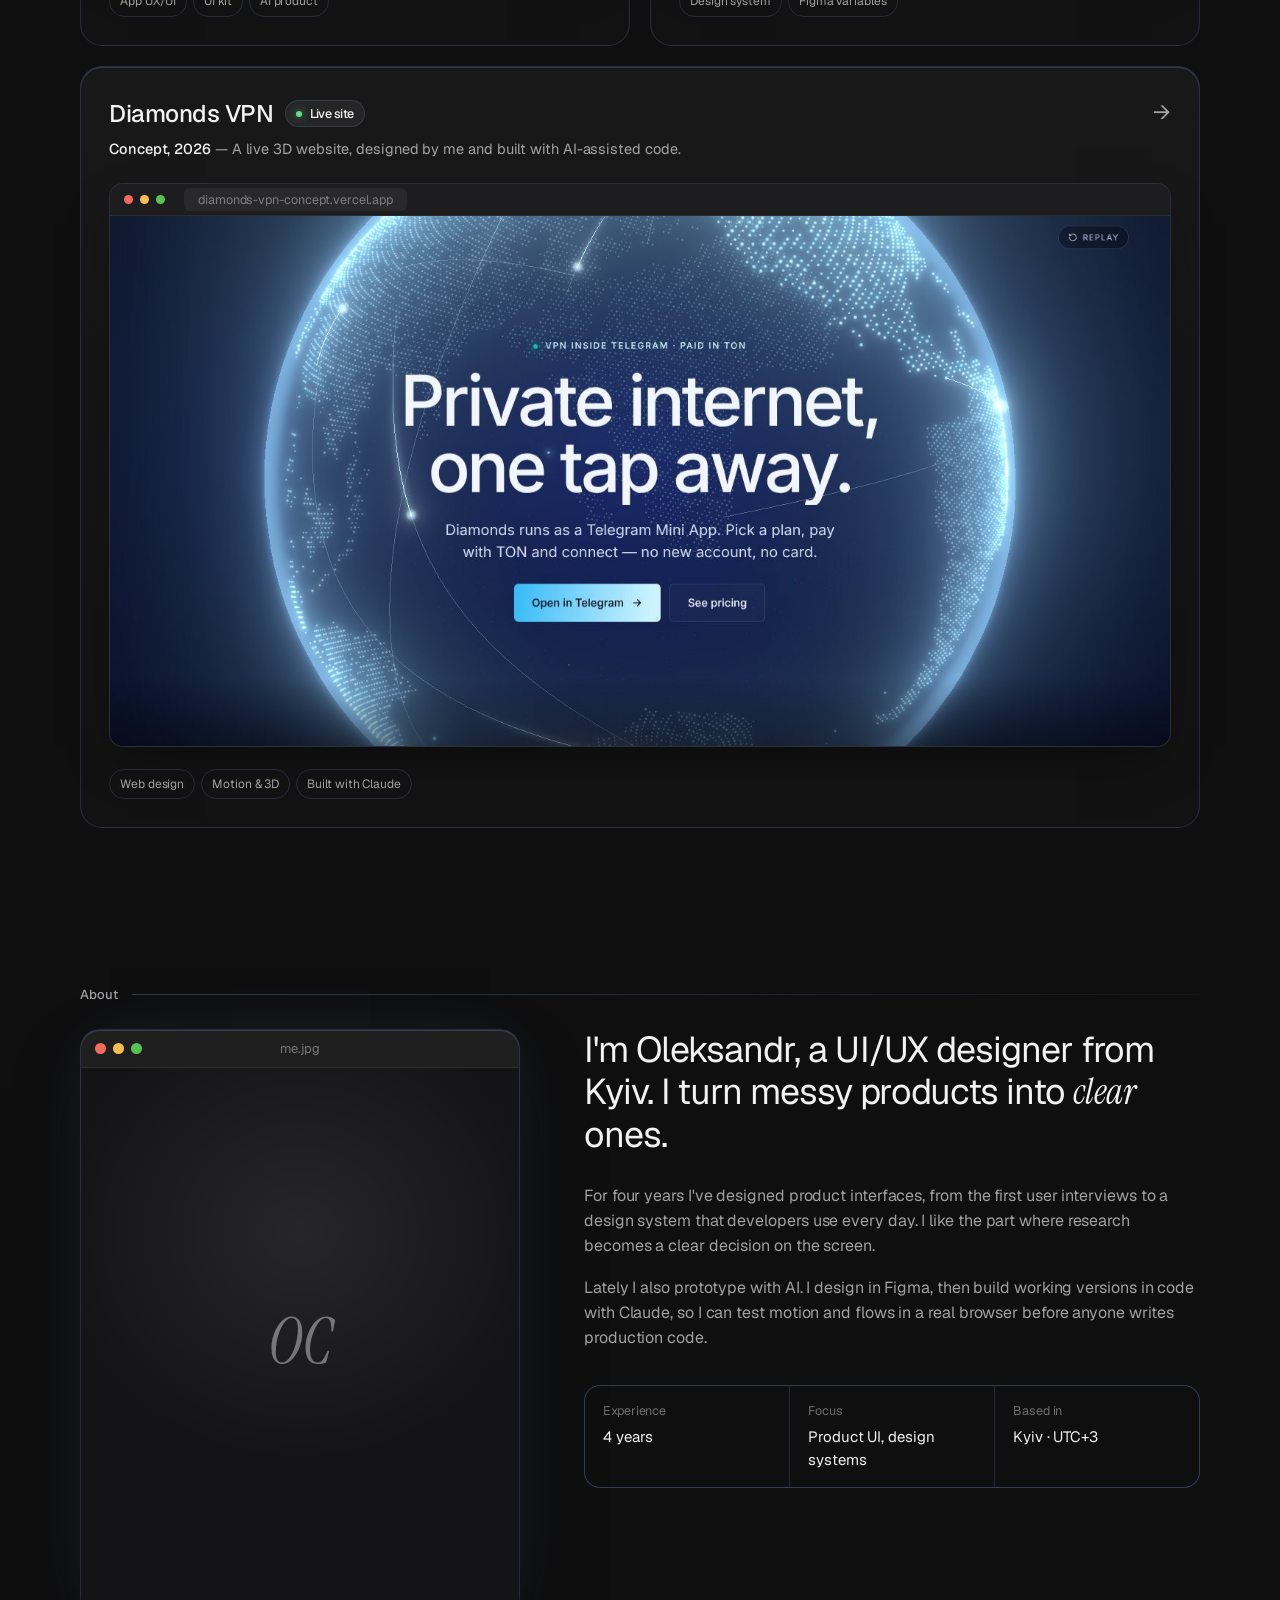
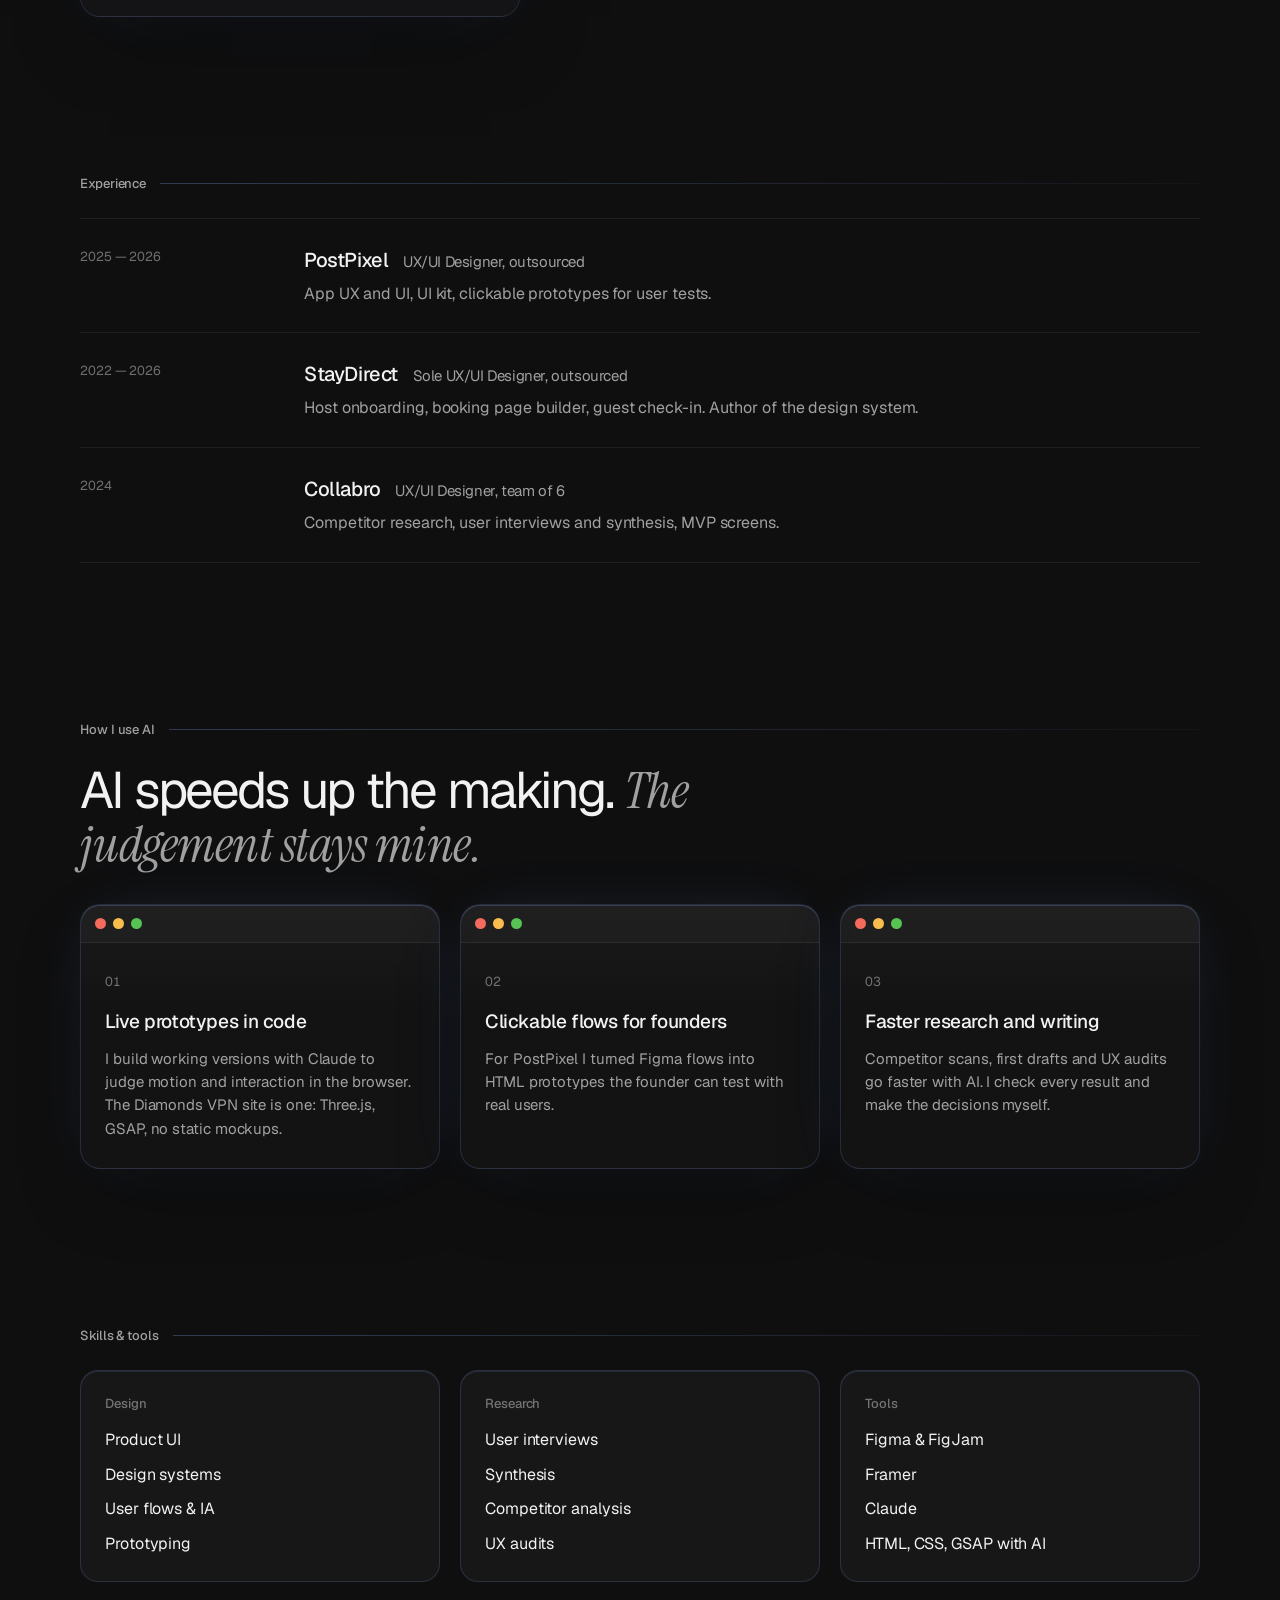
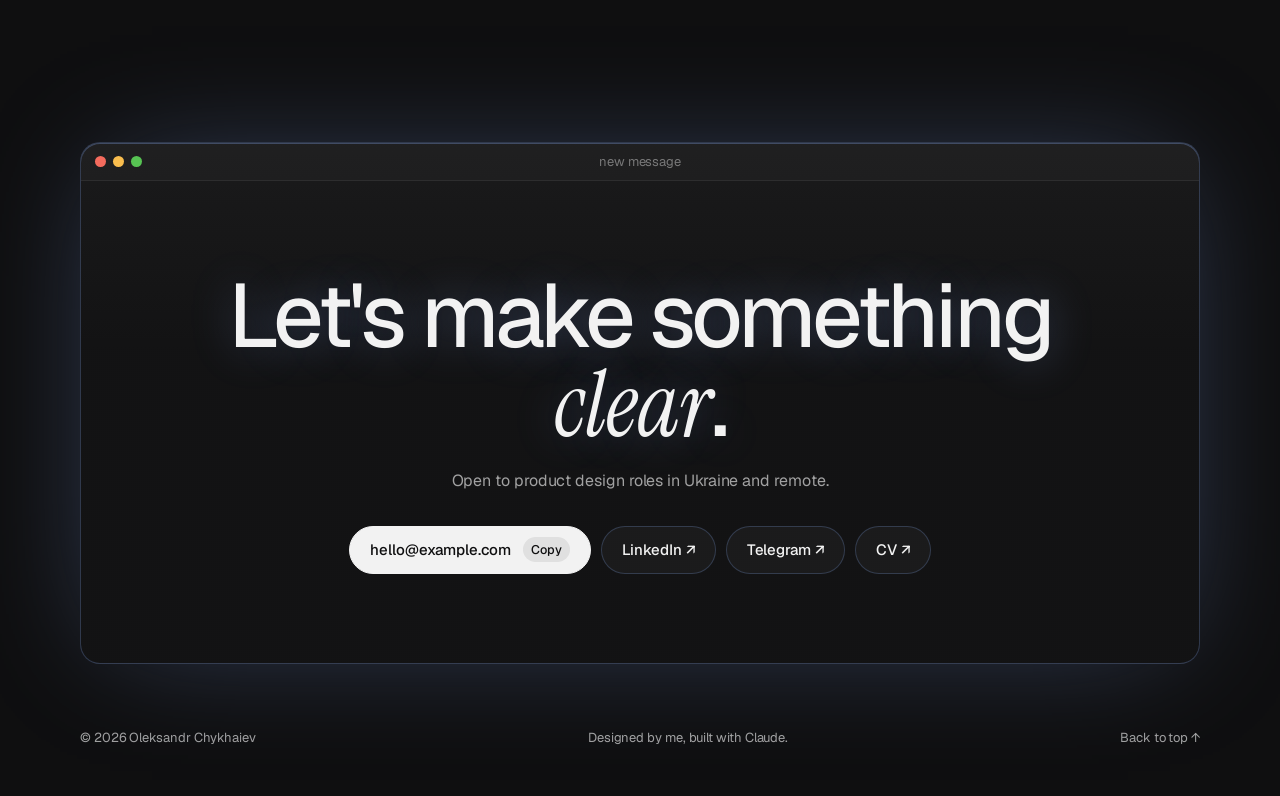
==== commit 62a71c9b: "Reorder cases: Collabro, StayDirect, PostPixel, Design System, Diamonds Co-Authored-By: Claude Opus " ====
--- a/index.html
+++ b/index.html
@@ -53,7 +53,22 @@
       </div>
 
       <div class="grid">
-        <!-- 1. StayDirect -->
+        <!-- 1. Collabro -->
+        <a class="card span-2 reveal" href="work/collabro/" data-case="collabro">
+          <div class="card-head">
+            <div>
+              <h3 class="card-title">Collabro</h3>
+              <p class="card-meta"><b>Team design sprint, 2024</b> — A networking app for offline events, from research to MVP.</p>
+            </div>
+            <span class="arrow" aria-hidden="true">→</span>
+          </div>
+          <div class="browser browser-bare">
+            <div class="cover cover-img cover-dark cover-fit"><img src="img/collabro/card-cover-v6.jpg" alt="Collabro: onboarding, profile with QR code and participants list on three iPhones" loading="lazy" width="2560" height="1440" /></div>
+          </div>
+          <ul class="tags"><li>Mobile app</li><li>Research</li><li>MVP</li></ul>
+        </a>
+
+        <!-- 2. StayDirect -->
         <a class="card span-2 reveal" href="work/staydirect/" data-case="staydirect">
           <div class="card-head">
             <div>
@@ -69,7 +84,7 @@
           <ul class="tags"><li>Product UI</li><li>Design system</li><li>Research</li></ul>
         </a>
 
-        <!-- 2. PostPixel -->
+        <!-- 3. PostPixel -->
         <a class="card reveal" href="work/postpixel/" data-case="postpixel">
           <div class="card-head">
             <div>
@@ -85,7 +100,7 @@
           <ul class="tags"><li>App UX/UI</li><li>UI kit</li><li>AI product</li></ul>
         </a>
 
-        <!-- 3. Design system -->
+        <!-- 4. Design system -->
         <a class="card reveal" href="work/design-system/" data-case="design-system">
           <div class="card-head">
             <div>
@@ -101,7 +116,7 @@
           <ul class="tags"><li>Design system</li><li>Figma variables</li></ul>
         </a>
 
-        <!-- 4. Diamonds -->
+        <!-- 5. Diamonds -->
         <a class="card span-2 reveal" href="work/diamonds-vpn/" data-case="diamonds">
           <div class="card-head">
             <div>
@@ -117,21 +132,6 @@
             </div>
           </div>
           <ul class="tags"><li>Web design</li><li>Motion &amp; 3D</li><li>Built with Claude</li></ul>
-        </a>
-
-        <!-- 5. Collabro -->
-        <a class="card span-2 reveal" href="work/collabro/" data-case="collabro">
-          <div class="card-head">
-            <div>
-              <h3 class="card-title">Collabro</h3>
-              <p class="card-meta"><b>Team design sprint, 2024</b> — A networking app for offline events, from research to MVP.</p>
-            </div>
-            <span class="arrow" aria-hidden="true">→</span>
-          </div>
-          <div class="browser browser-bare">
-            <div class="cover cover-img cover-dark cover-fit"><img src="img/collabro/card-cover-v6.jpg" alt="Collabro: onboarding, profile with QR code and participants list on three iPhones" loading="lazy" width="2560" height="1440" /></div>
-          </div>
-          <ul class="tags"><li>Mobile app</li><li>Research</li><li>MVP</li></ul>
         </a>
       </div>
     </section>
--- a/styles.css
+++ b/styles.css
@@ -381,7 +381,10 @@
 .decision h3 span { font: 400 13px var(--sans); color: rgba(var(--blue), .9); }
 .duo { margin: 0; display: grid; grid-template-columns: 1fr 1fr; gap: 14px; }
 .duo figcaption, .live figcaption { grid-column: 1 / -1; font-size: 13px; color: var(--faint); }
-.duo-mobile { grid-template-columns: 1fr auto; align-items: end; }
+.duo-mobile { grid-template-columns: 1fr .3fr; align-items: stretch; }
+.duo-mobile .phone-shot { width: auto; display: flex; }
+.duo-mobile .phone-shot img { width: 100%; height: 100%; object-fit: cover; object-position: top; }
+.phones-2 { grid-template-columns: repeat(2, minmax(0, 260px)); justify-content: center; gap: 24px; }
 .phone-shot { width: clamp(120px, 16vw, 180px); border-radius: 22px; overflow: hidden; border: 1px solid var(--edge-2); box-shadow: 0 0 40px -12px var(--glow); }
 .solo { margin: 0; }
 .phones { margin: 0; display: flex; gap: 16px; flex-wrap: wrap; align-items: flex-end; }
@@ -424,6 +427,7 @@
 @media (max-width: 600px) {
   .duo, .learn { grid-template-columns: 1fr; }
   .duo-mobile { grid-template-columns: 1fr; justify-items: center; }
+  .duo-mobile .phone-shot { width: 60%; }
   .dec div { grid-template-columns: 1fr; gap: 4px; }
   /* phones: a still poster instead of the heavy 3D scene; the bar link opens the live site */
   .live-frame { height: auto; }
@@ -570,3 +574,11 @@
 /* closing window gets the strongest glow on the page */
 .win-contact { border-color: rgba(var(--blue), .24); box-shadow: inset 0 1px 0 rgba(var(--blue), .3), 0 0 120px -30px rgba(var(--blue), .35); }
 
+.phones-2 figcaption, .phones-trio figcaption { grid-column: 1 / -1; text-align: center; }
+.phones-trio { grid-template-columns: repeat(3, minmax(0, 260px)); justify-content: center; gap: 24px; }
+@media (max-width: 640px) { .phones-trio { gap: 10px; } }
+
+.step-fig { margin: 16px 0 0; }
+.step-fig figcaption { margin-top: 10px; font-size: 13px; color: var(--faint); max-width: 62ch; }
+.step-fig.tall .shot { max-width: 620px; }
+.step-fig .shot { cursor: zoom-in; }
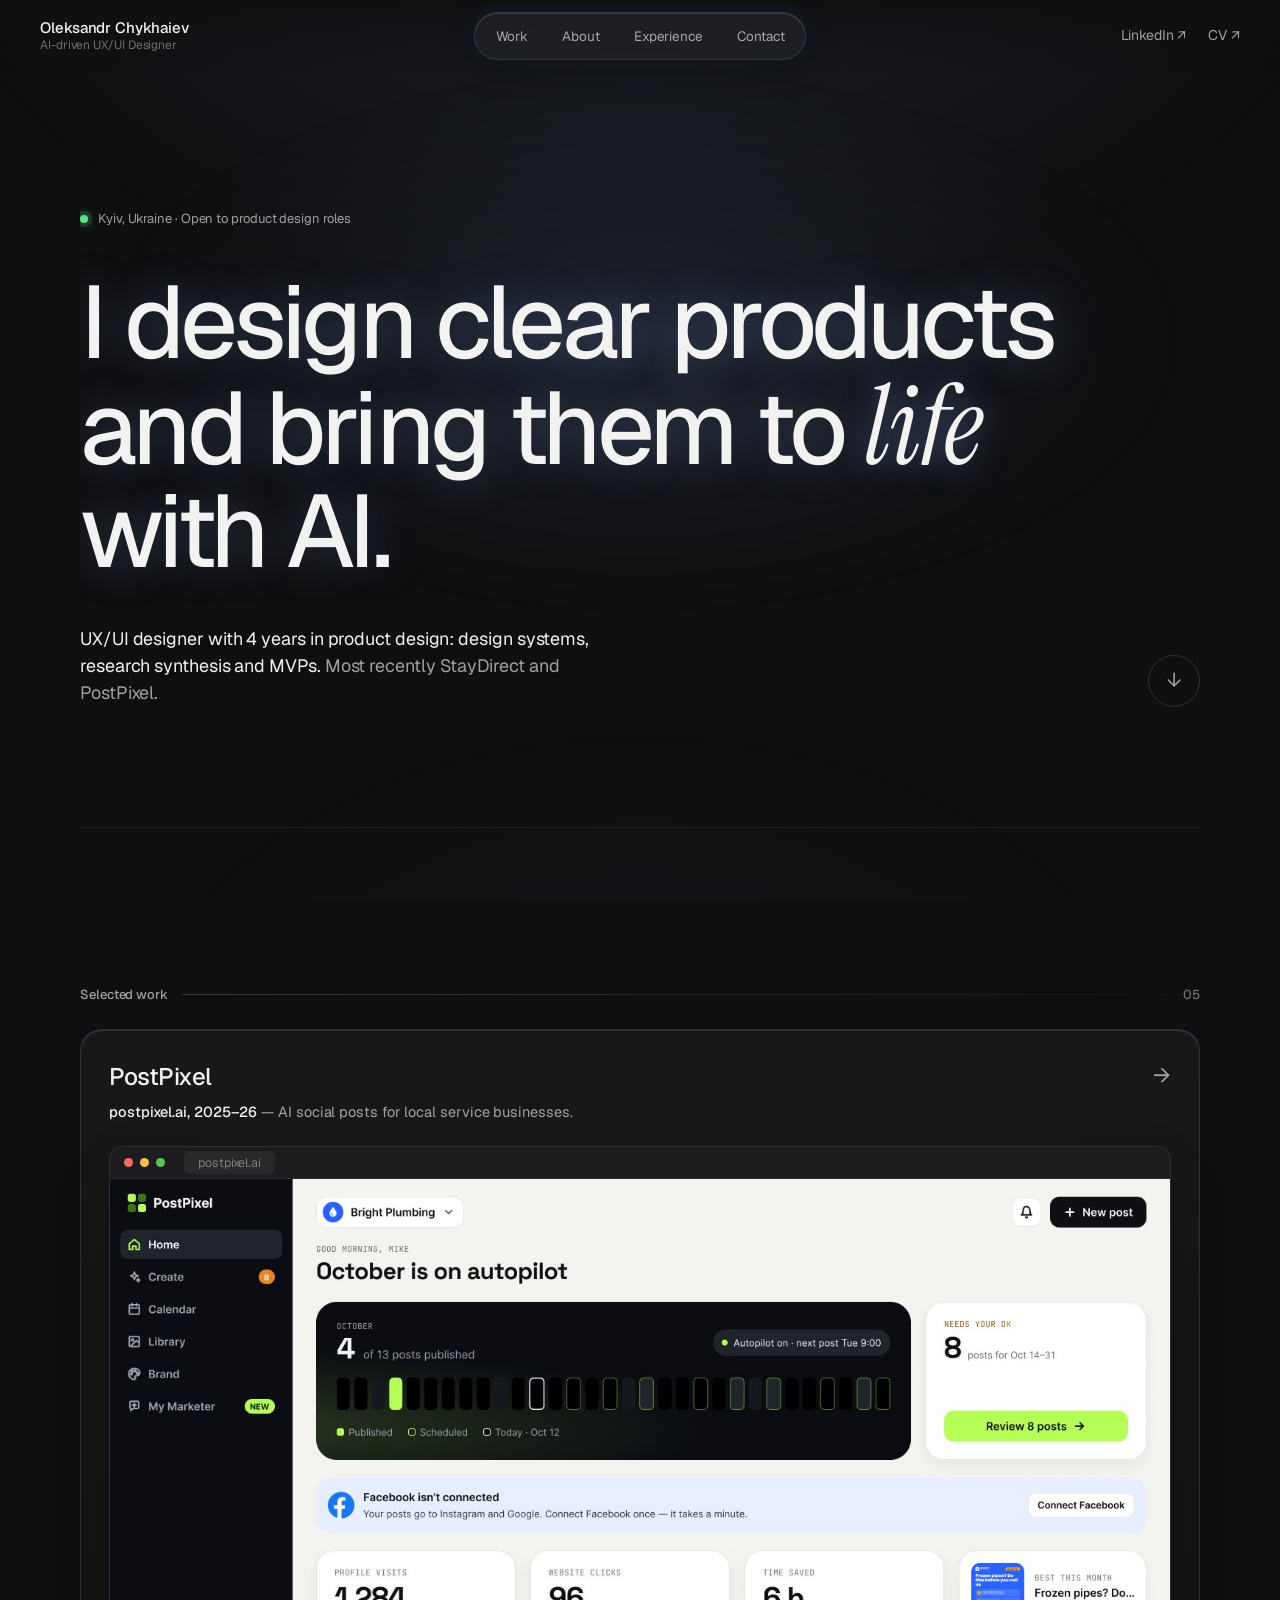
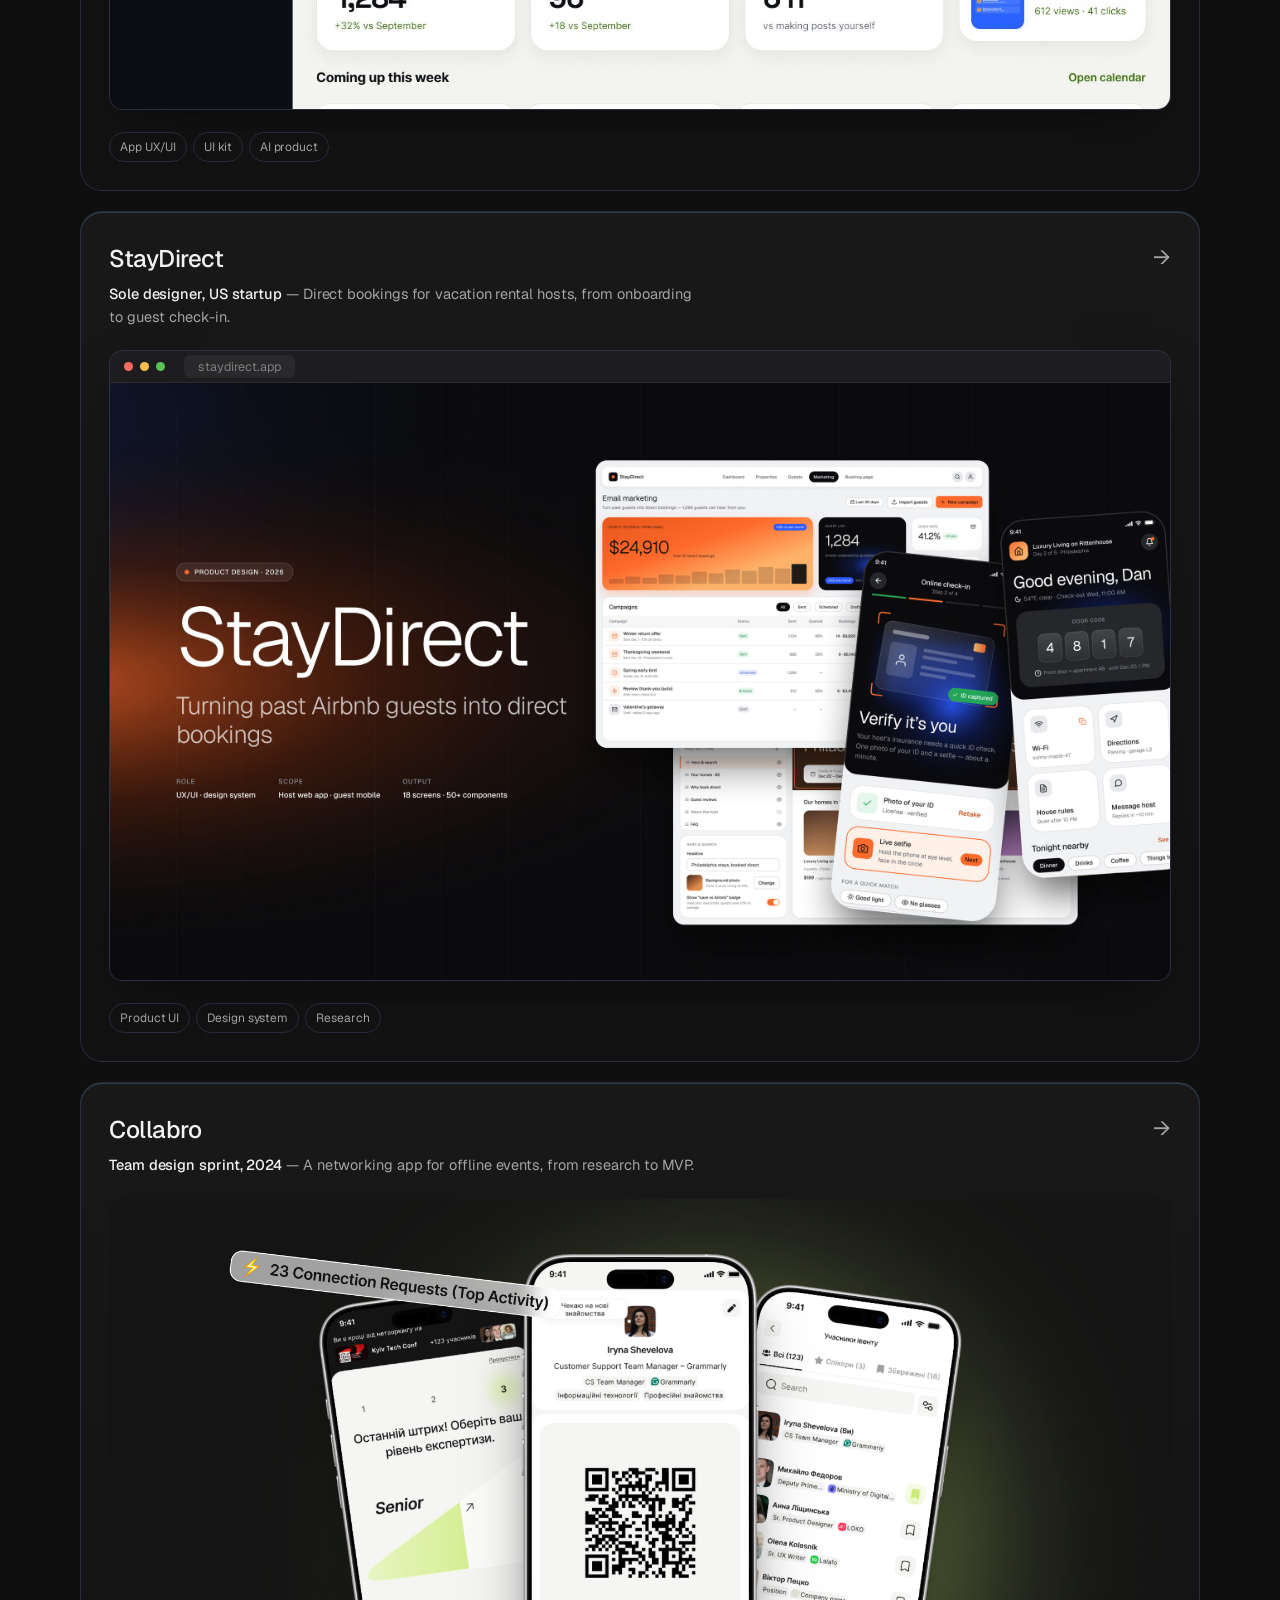
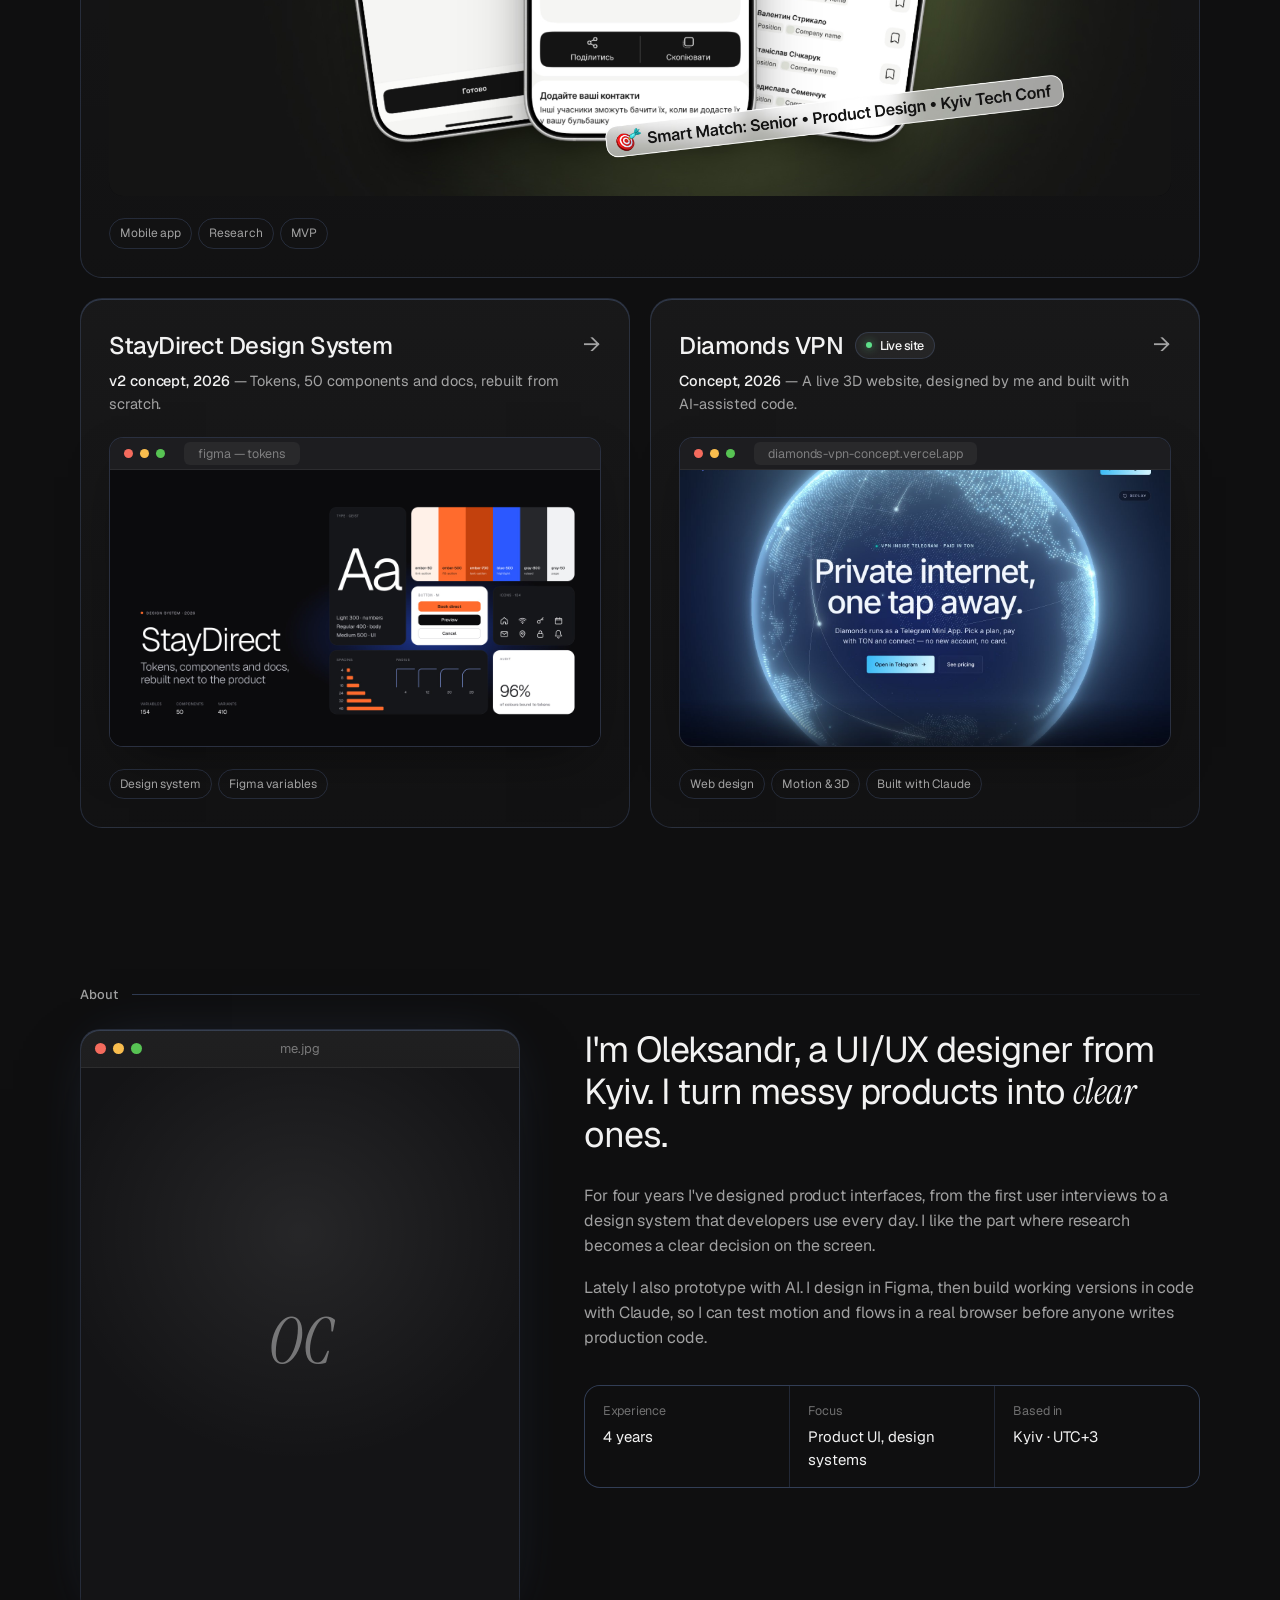
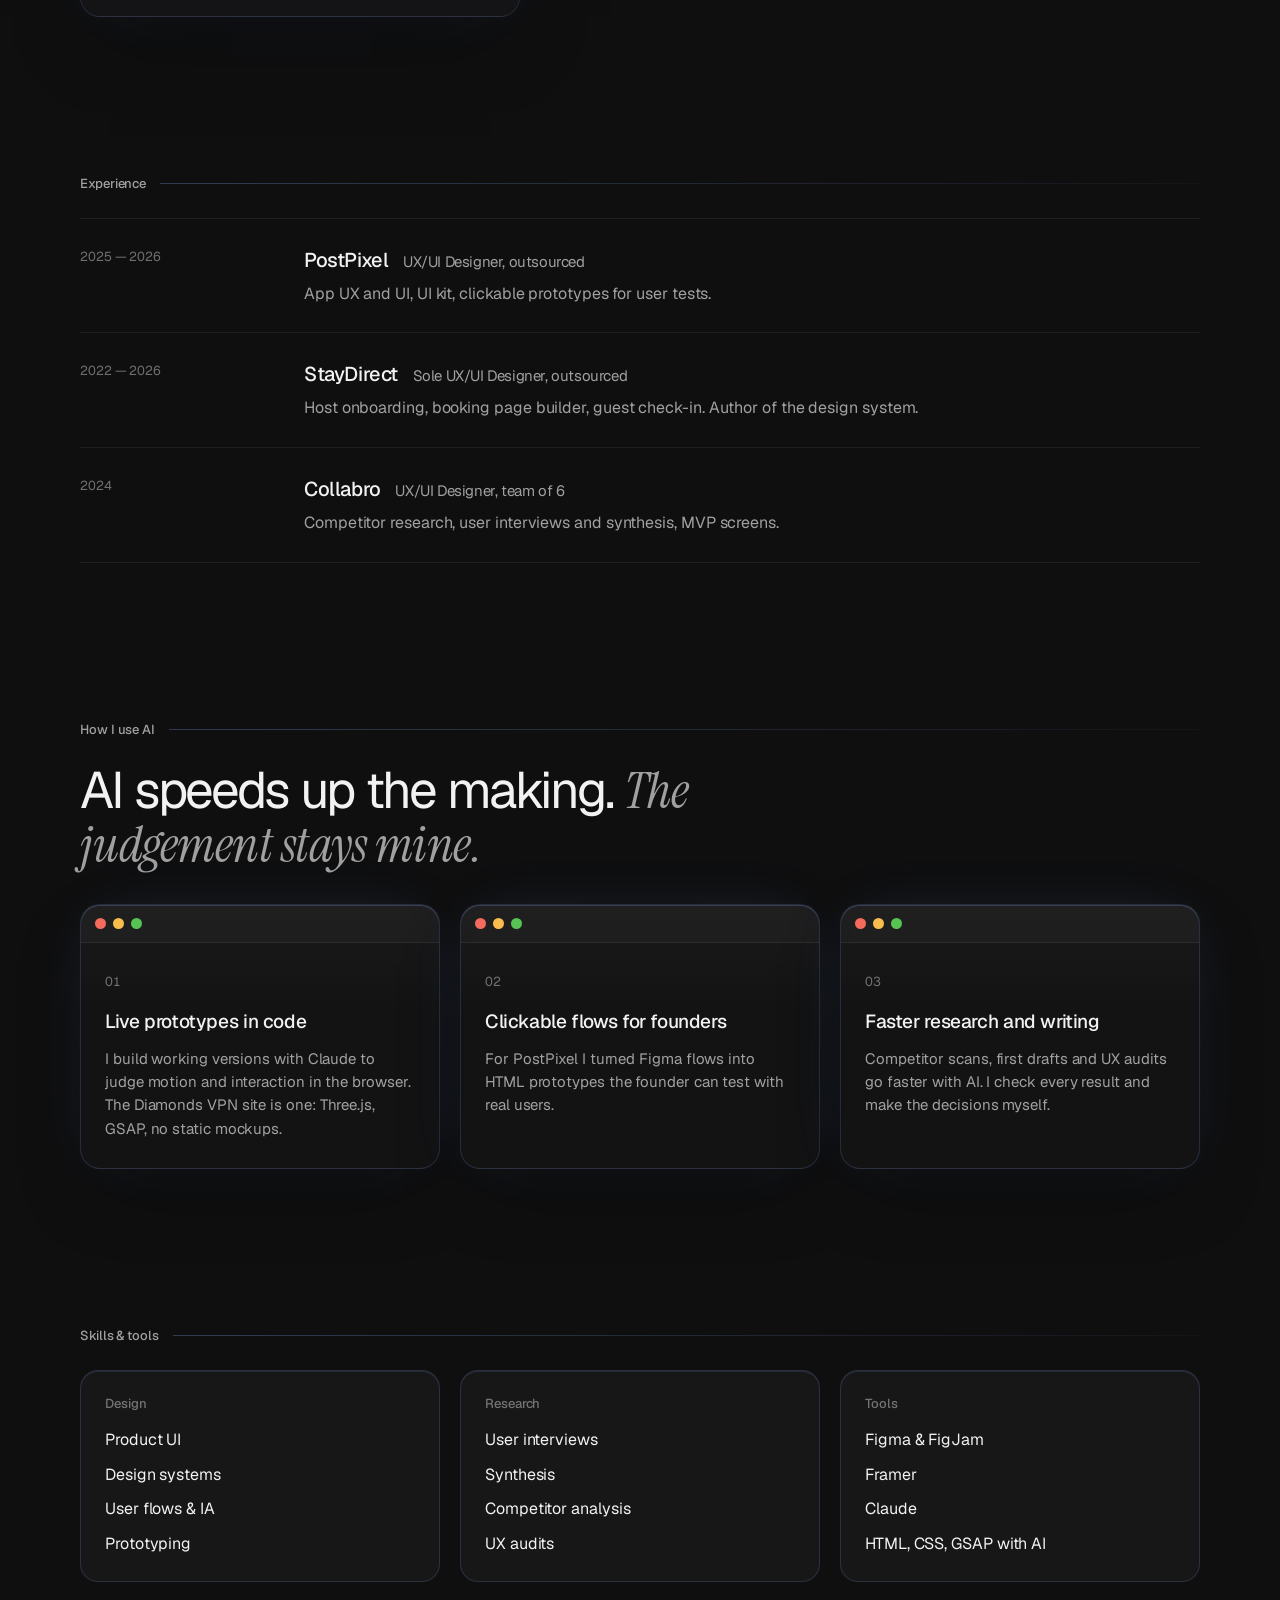
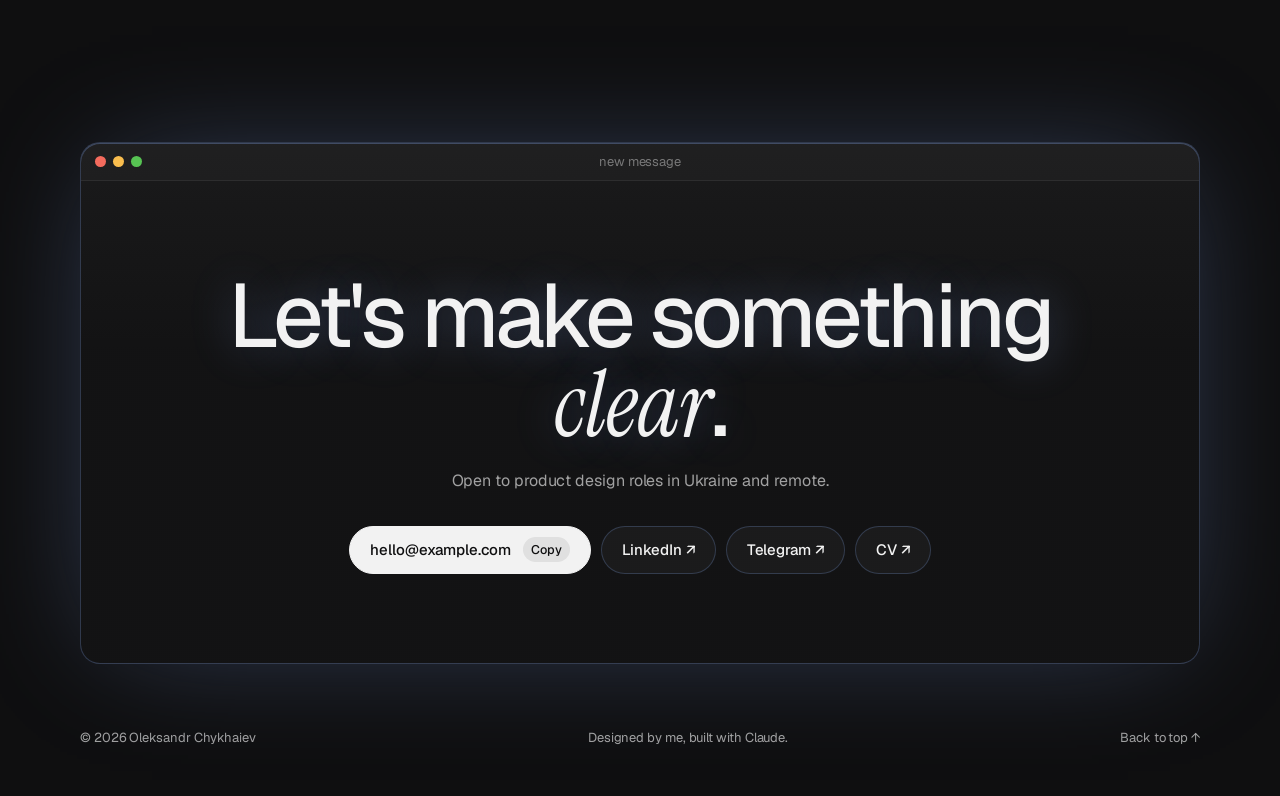
==== commit dd2d9006: "Recruiter feedback: new title, case order, TL;DR blocks, leaner DS context, pivots note Co-Authored-" ====
--- a/index.html
+++ b/index.html
@@ -3,7 +3,7 @@
 <head>
   <meta charset="utf-8" />
   <meta name="viewport" content="width=device-width, initial-scale=1" />
-  <title>Oleksandr Chykhaiev — UI/UX & AI Designer</title>
+  <title>Oleksandr Chykhaiev — AI-driven UX/UI Designer</title>
   <meta name="description" content="UI/UX designer from Kyiv. Product interfaces, design systems and research, prototyped with AI." />
   <meta name="theme-color" content="#0f0f10" />
   <link rel="preload" href="fonts/Geist-Variable.woff2" as="font" type="font/woff2" crossorigin />
@@ -16,7 +16,7 @@
   <header class="top">
     <a class="brand" href="#top" aria-label="Back to top">
       <span class="brand-name">Oleksandr Chykhaiev</span>
-      <span class="brand-role">UI/UX &amp; AI Designer</span>
+      <span class="brand-role">AI-driven UX/UI Designer</span>
     </a>
     <nav class="pill" aria-label="Sections">
       <span class="pill-glow" aria-hidden="true"></span>
@@ -39,7 +39,7 @@
           <p class="eyebrow"><span class="dot-live" aria-hidden="true"></span>Kyiv, Ukraine · Open to product design roles</p>
           <h1 class="hero-title">I design clear products and bring them to <em>life</em> with AI.</h1>
           <div class="hero-foot">
-            <p class="hero-lead">UI/UX designer with 4 years in product design: design systems, research synthesis and MVPs.<span class="muted"> Most recently StayDirect and PostPixel.</span></p>
+            <p class="hero-lead">UX/UI designer with 4 years in product design: design systems, research synthesis and MVPs.<span class="muted"> Most recently StayDirect and PostPixel.</span></p>
             <a class="down" href="#work" aria-label="Scroll to work">↓</a>
           </div>
         </div>
@@ -53,8 +53,40 @@
       </div>
 
       <div class="grid">
-        <!-- 1. Collabro -->
-        <a class="card span-2 reveal" href="work/collabro/" data-case="collabro">
+        <!-- 1. PostPixel -->
+        <a class="card span-2 reveal" href="/work/postpixel/" data-case="postpixel">
+          <div class="card-head">
+            <div>
+              <h3 class="card-title">PostPixel</h3>
+              <p class="card-meta"><b>postpixel.ai, 2025–26</b> — AI social posts for local service businesses.</p>
+            </div>
+            <span class="arrow" aria-hidden="true">→</span>
+          </div>
+          <div class="browser">
+            <div class="browser-bar" aria-hidden="true"><i></i><i></i><i></i><span class="url">postpixel.ai</span></div>
+            <div class="cover cover-img cover-dark"><img src="img/postpixel/home.jpg" alt="PostPixel Home: the month as a strip of days and a card with posts that need an OK" loading="lazy" width="1440" height="960" /></div>
+          </div>
+          <ul class="tags"><li>App UX/UI</li><li>UI kit</li><li>AI product</li></ul>
+        </a>
+
+        <!-- 2. StayDirect -->
+        <a class="card span-2 reveal" href="/work/staydirect/" data-case="staydirect">
+          <div class="card-head">
+            <div>
+              <h3 class="card-title">StayDirect</h3>
+              <p class="card-meta"><b>Sole designer, US startup</b> — Direct bookings for vacation rental hosts, from onboarding to guest check-in.</p>
+            </div>
+            <span class="arrow" aria-hidden="true">→</span>
+          </div>
+          <div class="browser">
+            <div class="browser-bar" aria-hidden="true"><i></i><i></i><i></i><span class="url">staydirect.app</span></div>
+            <div class="cover cover-img cover-dark cover-fit"><img src="img/staydirect/card-cover.jpg" alt="StayDirect: email marketing dashboard, booking page builder and guest check-in screens" loading="lazy" width="2560" height="1440" /></div>
+          </div>
+          <ul class="tags"><li>Product UI</li><li>Design system</li><li>Research</li></ul>
+        </a>
+
+        <!-- 3. Collabro -->
+        <a class="card span-2 reveal" href="/work/collabro/" data-case="collabro">
           <div class="card-head">
             <div>
               <h3 class="card-title">Collabro</h3>
@@ -68,40 +100,8 @@
           <ul class="tags"><li>Mobile app</li><li>Research</li><li>MVP</li></ul>
         </a>
 
-        <!-- 2. StayDirect -->
-        <a class="card span-2 reveal" href="work/staydirect/" data-case="staydirect">
-          <div class="card-head">
-            <div>
-              <h3 class="card-title">StayDirect</h3>
-              <p class="card-meta"><b>Sole designer, US startup</b> — Direct bookings for vacation rental hosts, from onboarding to guest check-in.</p>
-            </div>
-            <span class="arrow" aria-hidden="true">→</span>
-          </div>
-          <div class="browser">
-            <div class="browser-bar" aria-hidden="true"><i></i><i></i><i></i><span class="url">staydirect.app</span></div>
-            <div class="cover cover-img cover-dark cover-fit"><img src="img/staydirect/card-cover.jpg" alt="StayDirect: email marketing dashboard, booking page builder and guest check-in screens" loading="lazy" width="2560" height="1440" /></div>
-          </div>
-          <ul class="tags"><li>Product UI</li><li>Design system</li><li>Research</li></ul>
-        </a>
-
-        <!-- 3. PostPixel -->
-        <a class="card reveal" href="work/postpixel/" data-case="postpixel">
-          <div class="card-head">
-            <div>
-              <h3 class="card-title">PostPixel</h3>
-              <p class="card-meta"><b>postpixel.ai, 2025–26</b> — AI social posts for local service businesses.</p>
-            </div>
-            <span class="arrow" aria-hidden="true">→</span>
-          </div>
-          <div class="browser">
-            <div class="browser-bar" aria-hidden="true"><i></i><i></i><i></i><span class="url">postpixel.ai</span></div>
-            <div class="cover cover-img cover-dark"><img src="img/postpixel/card.jpg" alt="PostPixel Home with posts waiting for approval" loading="lazy" width="1080" height="1020" /></div>
-          </div>
-          <ul class="tags"><li>App UX/UI</li><li>UI kit</li><li>AI product</li></ul>
-        </a>
-
         <!-- 4. Design system -->
-        <a class="card reveal" href="work/design-system/" data-case="design-system">
+        <a class="card reveal" href="/work/design-system/" data-case="design-system">
           <div class="card-head">
             <div>
               <h3 class="card-title">StayDirect Design System</h3>
@@ -117,7 +117,7 @@
         </a>
 
         <!-- 5. Diamonds -->
-        <a class="card span-2 reveal" href="work/diamonds-vpn/" data-case="diamonds">
+        <a class="card reveal" href="/work/diamonds-vpn/" data-case="diamonds">
           <div class="card-head">
             <div>
               <h3 class="card-title">Diamonds VPN <span class="badge"><span class="dot-live" aria-hidden="true"></span>Live site</span></h3>
--- a/styles.css
+++ b/styles.css
@@ -582,3 +582,9 @@
 .step-fig figcaption { margin-top: 10px; font-size: 13px; color: var(--faint); max-width: 62ch; }
 .step-fig.tall .shot { max-width: 620px; }
 .step-fig .shot { cursor: zoom-in; }
+
+.tldr { width: 100%; display: grid; grid-template-columns: repeat(3, minmax(0, 1fr)); gap: 10px; margin-top: 4px; }
+.tldr > div { padding: 18px 20px; border-radius: 14px; border: 1px solid var(--edge); background: var(--surface); }
+.tldr .label { margin: 0 0 8px; }
+.tldr p:last-child { margin: 0; font-size: 15px; line-height: 1.5; color: var(--fg); text-wrap: pretty; }
+@media (max-width: 800px) { .tldr { grid-template-columns: 1fr; } }
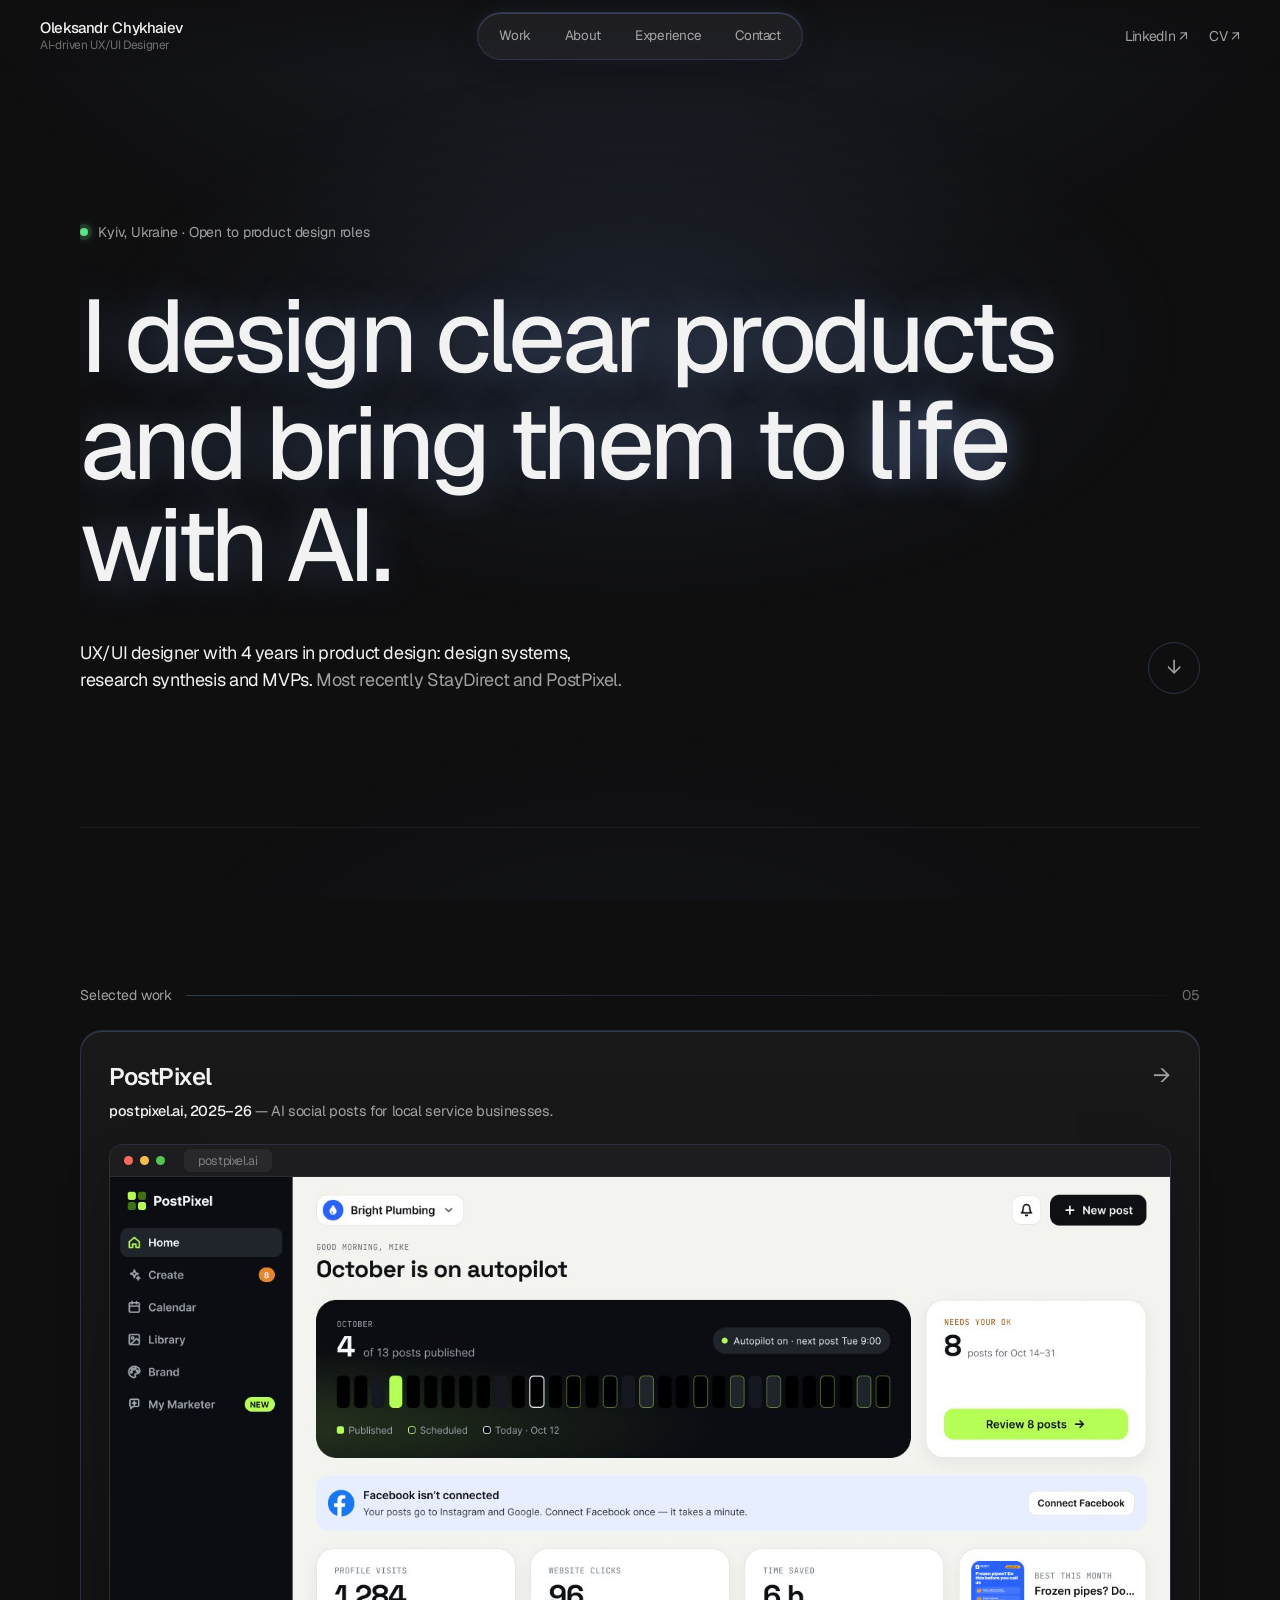
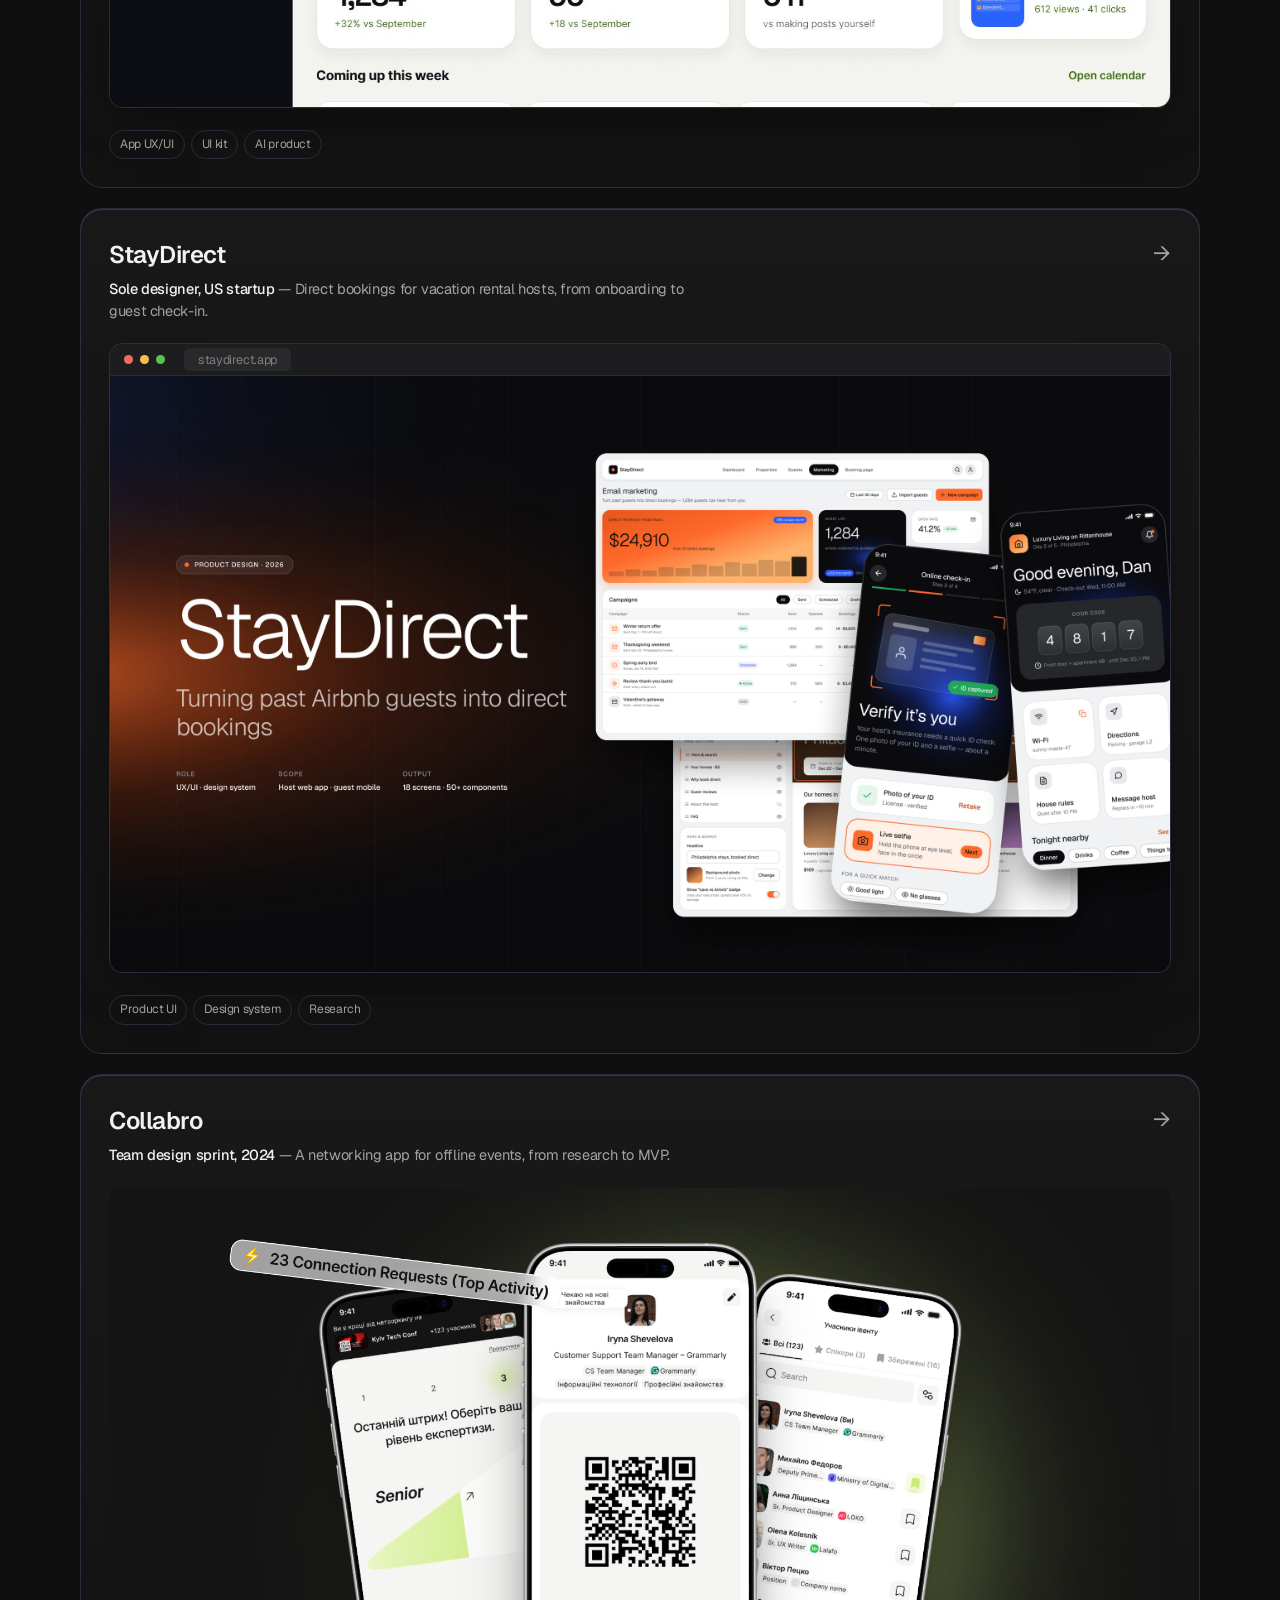
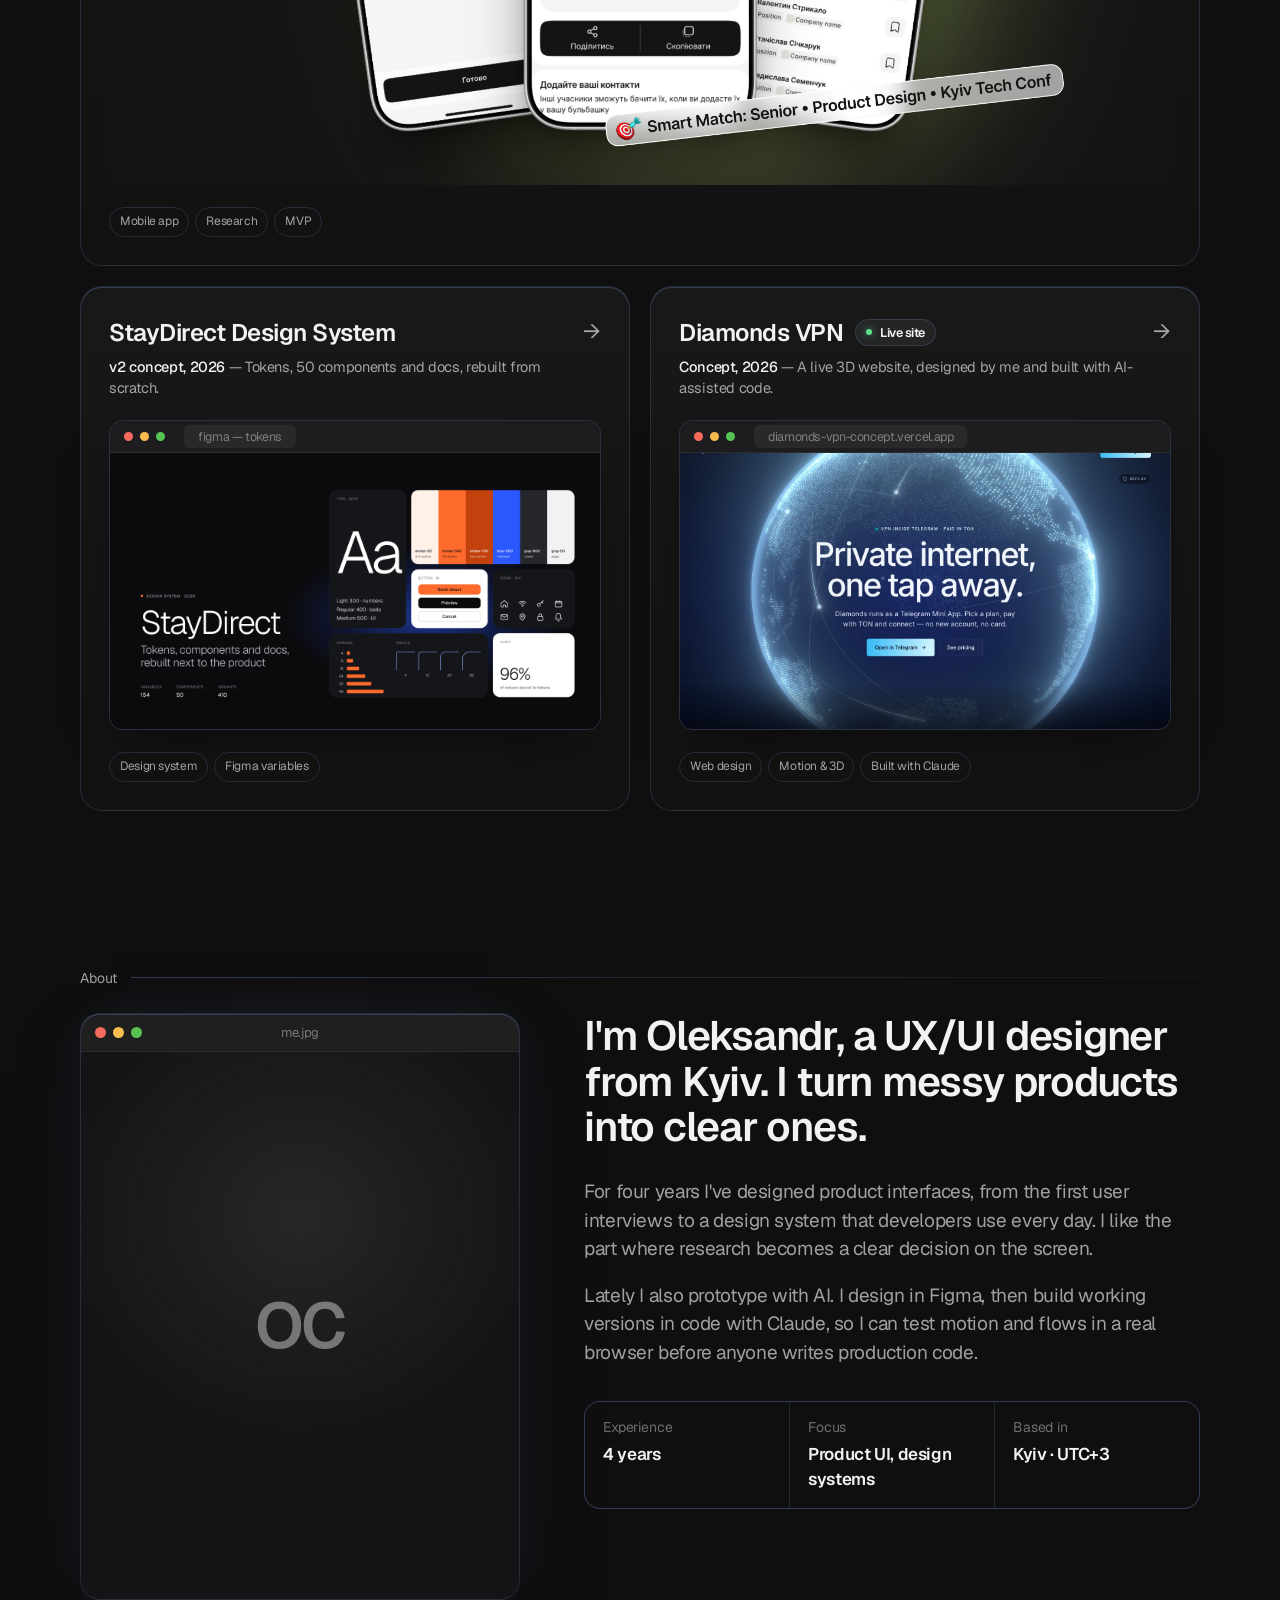
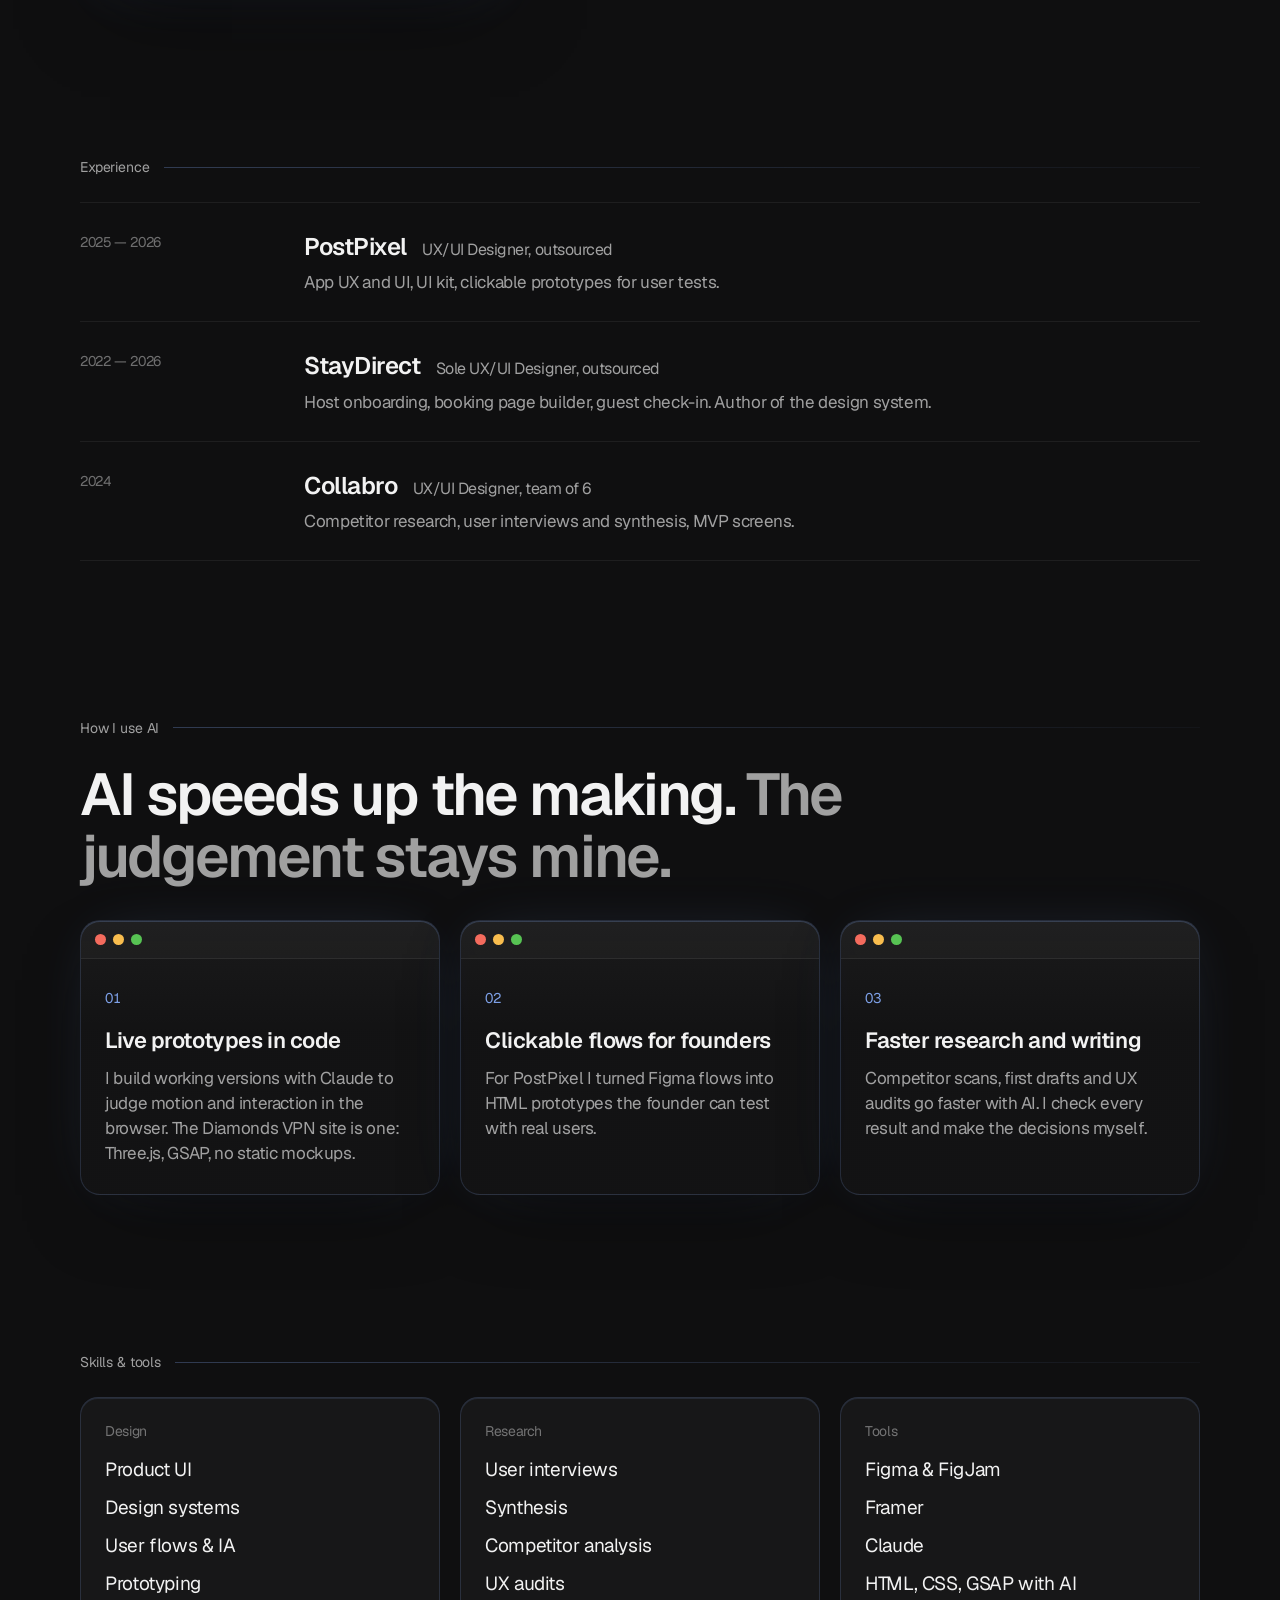
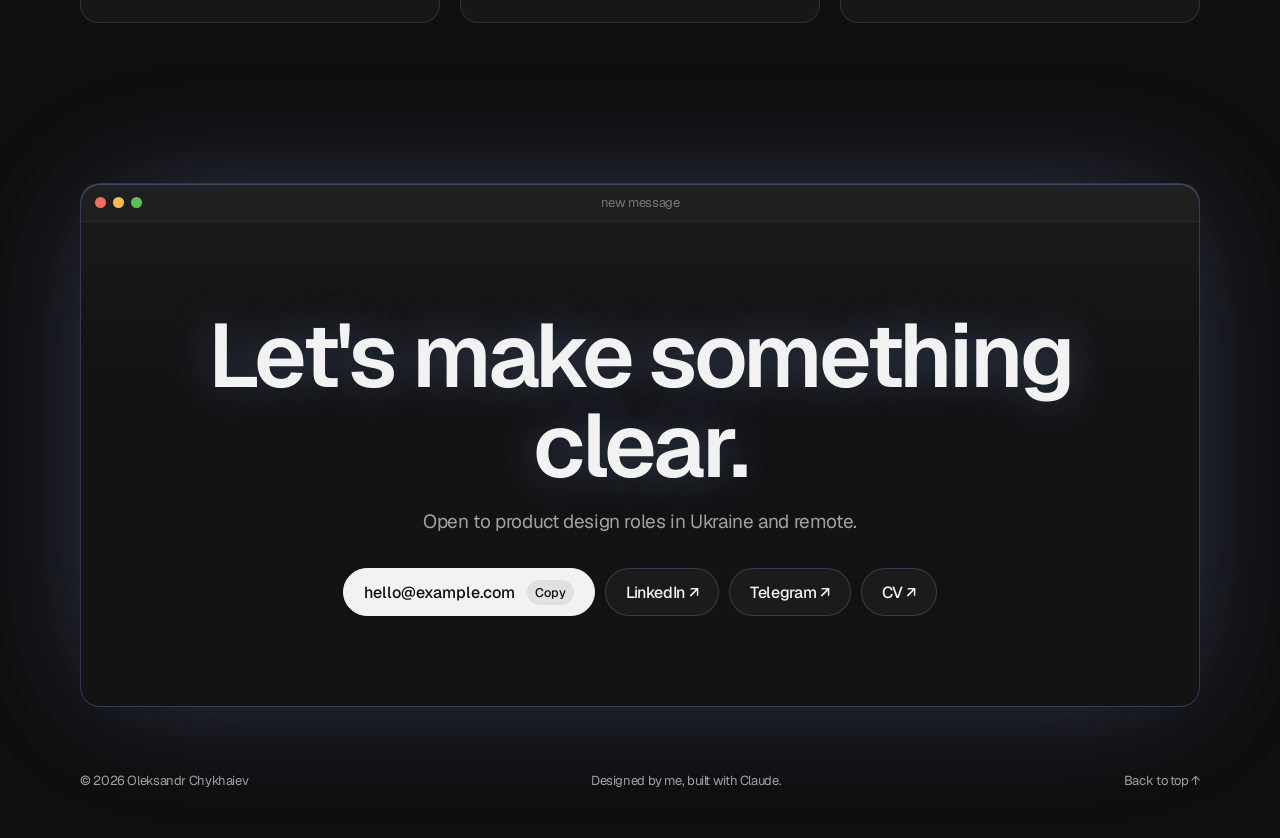
==== commit b692a680: "New homepage uses the case-page design system: shared header, windows, cards, timeline, contact; lap" ====
--- a/index.html
+++ b/index.html
@@ -145,7 +145,7 @@
           <div class="photo" data-todo="photo"><span>OC</span></div>
         </div>
         <div class="about-text reveal">
-          <p class="big">I'm Oleksandr, a UI/UX designer from Kyiv. I turn messy products into <em>clear</em> ones.</p>
+          <p class="big">I'm Oleksandr, a UX/UI designer from Kyiv. I turn messy products into <em>clear</em> ones.</p>
           <p>For four years I've designed product interfaces, from the first user interviews to a design system that developers use every day. I like the part where research becomes a clear decision on the screen.</p>
           <p>Lately I also prototype with AI. I design in Figma, then build working versions in code with Claude, so I can test motion and flows in a real browser before anyone writes production code.</p>
           <dl class="facts">
--- a/styles.css
+++ b/styles.css
@@ -588,3 +588,50 @@
 .tldr .label { margin: 0 0 8px; }
 .tldr p:last-child { margin: 0; font-size: 15px; line-height: 1.5; color: var(--fg); text-wrap: pretty; }
 @media (max-width: 800px) { .tldr { grid-template-columns: 1fr; } }
+
+/* ============ Unified typography (matches the homepage) ============ */
+body { font-size: 17px; line-height: 1.47; letter-spacing: -0.022em; }
+em { font-family: var(--sans); font-style: normal; font-weight: inherit; letter-spacing: inherit; color: var(--fg); }
+.label, .eyebrow, .back, .meta dt, .toc a, .table-wrap th, .dec dt, .cs-n, .p-tag, .ba span, .goals span, .stats-row span, .facts dt { font-family: var(--sans) !important; font-size: 14px !important; font-weight: 400 !important; letter-spacing: -0.01em !important; }
+.case-title { font-size: clamp(52px, 7.6vw, 104px); font-weight: 600; letter-spacing: -0.04em; line-height: 1.02; text-shadow: none; }
+.case-lead { font-size: clamp(21px, 2vw, 28px); line-height: 1.32; letter-spacing: -0.015em; }
+.meta dd { font-size: 17px; }
+.tldr p:last-child { font-size: 17px; line-height: 1.47; }
+.stats-row b { font-weight: 600; letter-spacing: -0.03em; }
+.cs h2 { font-size: clamp(34px, 4vw, 52px); font-weight: 600; letter-spacing: -0.03em; line-height: 1.07; }
+.cs > p, .cs > .note { font-size: 19px; line-height: 1.5; letter-spacing: -0.015em; }
+.cs .note { font-size: 15px; }
+.sub { font-size: 21px; font-weight: 600; letter-spacing: -0.015em; }
+.steps h3, .learn h3, .goals h3 { font-size: 21px; font-weight: 600; letter-spacing: -0.015em; }
+.steps p, .learn p, .goals p, .sides p, .personas p, .ai-body p, .nda p { font-size: 17px; line-height: 1.47; }
+.decision h3 { font-size: clamp(24px, 2.6vw, 32px); font-weight: 600; letter-spacing: -0.02em; }
+.decision h3 span { font-size: 14px; }
+.dec dd { font-size: 17px; line-height: 1.47; }
+.personas h3 { font-size: 24px; font-weight: 600; }
+.sides h3 { font-size: 15px; font-weight: 600; }
+.table-wrap table { font-size: 16px; }
+.loop b { font-size: 17px; font-weight: 600; }
+.loop span { font-size: 14px; }
+.ba b { font-weight: 600; font-size: 28px; }
+.duo figcaption, .live figcaption, .phones figcaption, .wide-scroll figcaption, .step-fig figcaption, figcaption { font-size: 14px; }
+.next-title { font-weight: 600; letter-spacing: -0.035em; }
+.card-title { font-weight: 600; }
+.more summary { font-size: 16px; }
+.nda-tag, .sev, .badge { font-weight: 600; }
+/* homepage sections in the same type system */
+.about-text .big { font-size: clamp(28px, 3.2vw, 44px); font-weight: 600; line-height: 1.12; letter-spacing: -0.03em; }
+.about-text p { font-size: 19px; line-height: 1.5; }
+.facts dd { font-size: 17px; font-weight: 600; }
+.t-main h3 { font-size: 24px; font-weight: 600; letter-spacing: -0.02em; }
+.t-main h3 span { font-size: 16px; }
+.t-main p { font-size: 17px; }
+.t-year { font-size: 14px; }
+.ai-lead { font-size: clamp(34px, 4.6vw, 60px); font-weight: 600; letter-spacing: -0.035em; line-height: 1.06; }
+.ai-n { font-size: 14px; color: rgba(var(--blue), .9); }
+.ai-body h3 { font-size: 22px; font-weight: 600; letter-spacing: -0.02em; }
+.skills h3 { font-size: 14px; font-weight: 400; }
+.skills li { font-size: 19px; }
+.contact-title { font-weight: 600; letter-spacing: -0.04em; }
+.contact-body .muted { font-size: 19px; }
+.btn { font-size: 16px; }
+.win-photo .photo span { font-family: var(--sans); font-style: normal; font-weight: 600; letter-spacing: -0.04em; }
